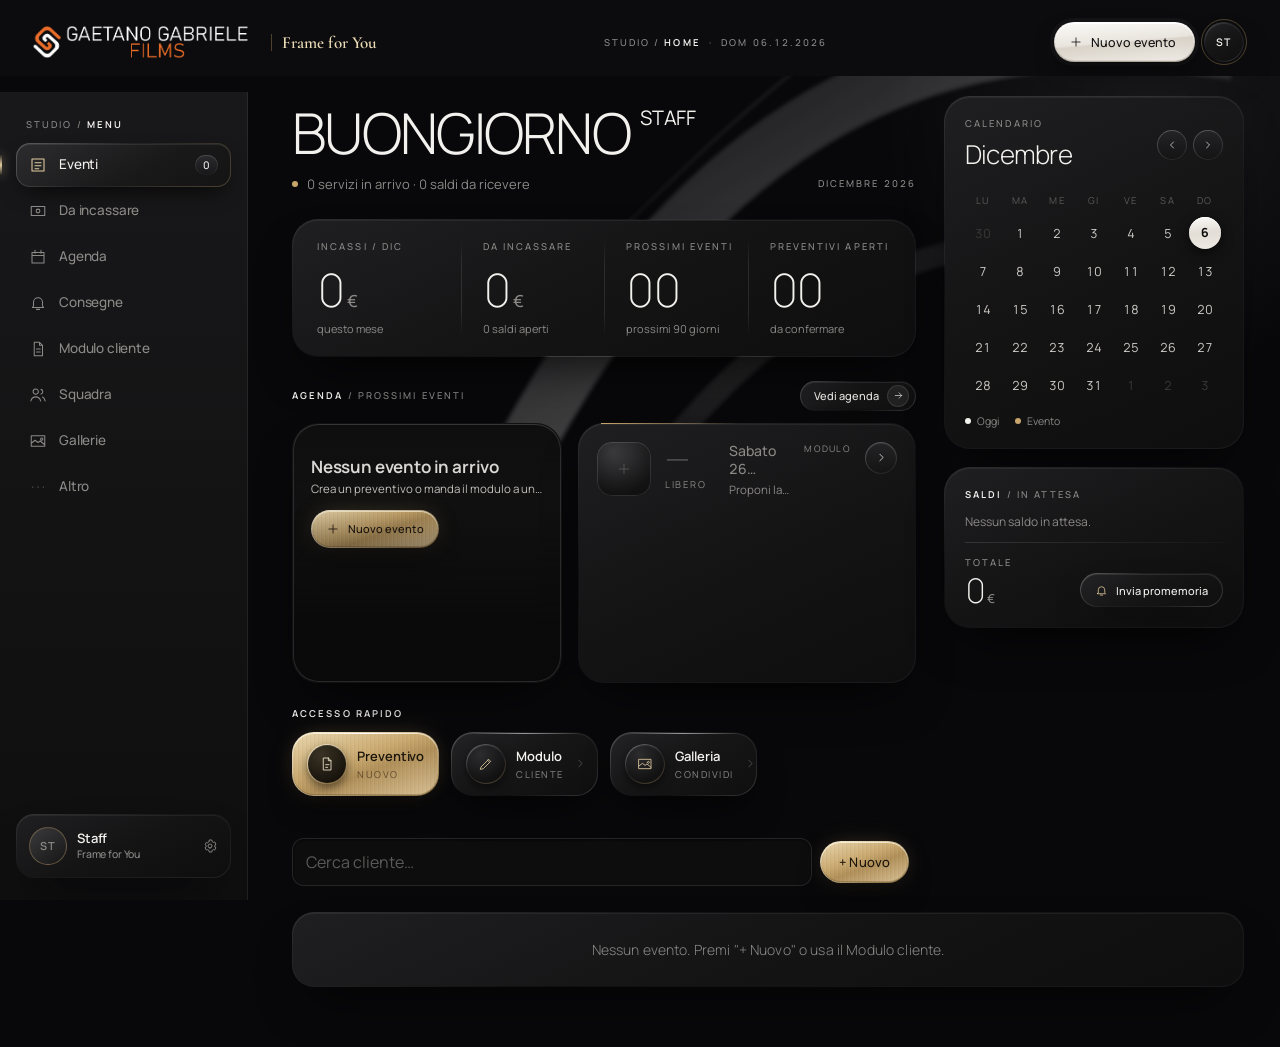
==== index.html @ 84858705 "Avvisi consegna configurabili in Impostazioni (tempi album/video e ripetizione). Cache" ====
<!doctype html>
<html lang="it"><head><meta charset="UTF-8" />
<meta name="viewport" content="width=device-width, initial-scale=1.0, viewport-fit=cover" />
<meta name="theme-color" content="#000000" /><link rel="manifest" href="./manifest.webmanifest?v=gaetano-gabriele-v20" />
<meta name="apple-mobile-web-app-title" content="G. Gabriele" /><link rel="icon" type="image/png" href="./favicon.png" /><link rel="apple-touch-icon" sizes="180x180" href="./icon-180.png" />
<meta name="apple-mobile-web-app-capable" content="yes" /><meta name="apple-mobile-web-app-status-bar-style" content="black" />
<title>Gaetano Gabriele</title>  <script type="module" crossorigin src="/assets/main-Bn08XnvR.js"></script>
  <link rel="modulepreload" crossorigin href="/assets/preventivo-wwlxHKVR.js">
  <link rel="stylesheet" crossorigin href="/assets/preventivo-C_QD0gjy.css">
  <link rel="stylesheet" crossorigin href="/assets/main-Q-q_CuCv.css">
</head>
<body><div id="root"></div></body></html>
---- assets/preventivo-C_QD0gjy.css ----
:root{--bg:#0b0b0b;--card:#161616;--line:#2a2a2a;--red:#5a5a5a;--gold:#f0f0f0;--tx:#f2efe6;--mut:#9a958a;font-family:system-ui,-apple-system,Segoe UI,Roboto,sans-serif;color:var(--tx);background:var(--bg)}*{box-sizing:border-box}body{margin:0;background:var(--bg)}.top{background:#000}.app{max-width:720px;margin:0 auto;min-height:100vh;padding-bottom:84px}.top{position:sticky;top:0;z-index:5;background:#000;border-bottom:2px solid var(--gold);padding:12px 16px}.logo{color:var(--gold);font-size:20px;letter-spacing:.5px}.logo span{color:var(--red);font-weight:700}main{padding:12px}.card{background:var(--card);border:1px solid var(--line);border-radius:14px;padding:14px;margin-bottom:12px}h3{color:var(--gold);font-size:15px;margin:6px 0 10px;text-transform:uppercase;letter-spacing:.6px}.row{display:flex;gap:8px;align-items:center;margin-bottom:12px;flex-wrap:wrap}.row input{flex:1;min-width:110px}input,select,textarea{width:100%;background:#0e0e0e;color:var(--tx);border:1px solid var(--line);border-radius:10px;padding:11px;font-size:16px}input:focus,select:focus,textarea:focus{outline:none;border-color:var(--gold)}textarea{min-height:60px;resize:vertical}.campo{display:flex;flex-direction:column;gap:4px;margin-bottom:8px}.campo span{font-size:12px;color:var(--mut)}.grid2{display:grid;grid-template-columns:1fr 1fr;gap:0 10px}.grid3{display:grid;grid-template-columns:1fr 1fr 1fr;gap:0 8px}.coppia-ora{grid-column:1/-1;display:grid;grid-template-columns:1.4fr .8fr;gap:0 10px}.grid2 .campo:last-child:nth-child(odd){grid-column:1/-1}.btn{display:inline-flex;align-items:center;justify-content:center;gap:6px;background:#222;color:var(--tx);border:1px solid #3a3a3a;border-radius:10px;padding:11px 14px;font-size:15px;cursor:pointer;text-decoration:none;font-weight:600}.btn.sm{padding:7px 10px;font-size:13px}.btn.red{background:var(--red);border-color:var(--red);color:#fff}.btn.gold{background:var(--gold);border-color:var(--gold);color:#111}.btn.wa{background:#0f3d24;border-color:#1f7a47}.btn.danger{background:transparent;color:#ff6b6b;border-color:#5a1a1a}.btn.big{width:100%;padding:16px;font-size:18px}.btn:disabled{opacity:.4}.acts{display:flex;gap:8px;flex-wrap:wrap;margin:10px 0}.acts.sticky{position:sticky;bottom:76px;background:var(--bg);padding:8px 0}.ev .evhead{display:flex;justify-content:space-between;gap:10px;cursor:pointer}.ev small{display:block;color:var(--mut);font-size:12px;margin-top:3px;text-transform:capitalize}.right{text-align:right;display:flex;flex-direction:column;align-items:flex-end;gap:4px}.gold{color:var(--gold)}.red{color:#ff4d5e}.badge{font-size:11px;font-weight:700;padding:3px 8px;border-radius:20px;text-transform:uppercase;letter-spacing:.5px}.badge.p{border:1px solid var(--gold);color:var(--gold)}.badge.c{background:var(--red);color:#fff}.esempio{display:flex;justify-content:space-between;align-items:center;background:#1e1e1e;color:var(--gold);border-radius:8px;padding:4px 4px 4px 10px;margin-bottom:8px;font-size:13px}.pacchetti{display:grid;grid-template-columns:1fr 1fr;gap:8px}.pk{border:1px solid var(--line);border-radius:12px;padding:10px;display:flex;flex-direction:column;gap:3px;cursor:pointer}.pk input{display:none}.pk.on{border-color:var(--gold);background:#1c1c1c}.pk small{color:var(--mut);font-size:11px}.check{display:flex;align-items:center;gap:10px;padding:10px 0;border-bottom:1px solid var(--line)}.check input{width:22px;height:22px;accent-color:var(--red)}.poster-qta{border-bottom:1px solid var(--line)}.poster-qta>.check{border-bottom:0}.poster-qta .qta{display:flex;align-items:center;gap:10px;padding:0 0 10px 32px;font-size:14px;color:var(--mut)}.poster-qta .qta select{width:auto;min-width:72px;padding:6px 8px}.check span{flex:1}.check em{color:var(--gold);font-style:normal;font-size:14px}.check.locked{opacity:.75}.riga{display:flex;justify-content:space-between;gap:10px;padding:7px 0;border-bottom:1px dashed var(--line);font-size:14px}.riga small{color:var(--mut)}.riga.tot{font-size:17px;border:none;color:var(--gold)}.riga.ok{color:#7bd88f}.riga.click{cursor:pointer}.x{background:none;border:none;color:#ff6b6b;font-size:14px;margin-left:6px}.hint{color:var(--mut);font-size:13px}.warn{color:#ffb347;font-size:13px}.okmsg{color:#7bd88f;margin:8px 0 0;font-size:14px}.tabs{position:fixed;bottom:0;left:0;right:0;display:flex;background:#000;border-top:2px solid var(--gold);z-index:6;padding-bottom:env(safe-area-inset-bottom)}.tabs button{flex:1;background:none;border:none;color:var(--mut);padding:8px 2px;font-size:11px;display:flex;flex-direction:column;align-items:center;gap:2px}.tabs button span{font-size:20px}.tabs button.on{color:var(--gold)}.tabs button.on span{filter:drop-shadow(0 0 4px var(--red))}.modal{position:fixed;top:0;right:0;bottom:0;left:0;background:#000;z-index:10;display:flex;flex-direction:column}.modalbar{display:flex;gap:8px;align-items:center;padding:10px;border-bottom:1px solid var(--gold)}.modalbar b{flex:1;font-size:13px;overflow:hidden;text-overflow:ellipsis;white-space:nowrap}.modal .hint{text-align:center;margin:6px}.pdfpagine{flex:1;overflow:auto;background:#111;padding:8px 8px 24px}.pdfpagine figure{margin:0 0 14px}.pdfpagine figcaption{color:var(--gold);font-size:12px;margin:0 0 4px}.pdfpagine img{width:100%;height:auto;background:#fff;display:block}.clausole ol{padding-left:18px;font-size:13px;line-height:1.5;color:#ddd}.pkedit{border-bottom:1px solid var(--line);padding-bottom:8px;margin-bottom:10px}@media (max-width:380px){.grid3{grid-template-columns:1fr 1fr}}.toast{position:fixed;left:12px;right:12px;bottom:84px;z-index:20;padding:14px;border-radius:12px;font-weight:600;max-width:696px;margin:0 auto}.toast.ok{background:#1f5d36;color:#fff}.toast.err{background:var(--red);color:#fff}.confirm{border:1px solid var(--gold);border-radius:12px;padding:12px;margin-top:10px;background:#1c1c1c}details summary{list-style:none;margin-bottom:8px}details summary::-webkit-details-marker{display:none}.logoimg{display:block;height:44px;width:auto;margin:-4px 0}.cnt{display:inline-block;min-width:22px;padding:1px 7px;border-radius:12px;background:var(--red);color:#fff;font-size:12px;text-align:center;margin-left:6px;vertical-align:middle}.cnt.ok{background:#1f7a47}.prom{display:flex;justify-content:space-between;align-items:center;gap:10px;padding:10px 0;border-bottom:1px solid var(--line)}.prom small{display:block;color:var(--mut);font-size:12px;margin-top:3px;text-transform:capitalize}.prom .right{gap:6px}.click{cursor:pointer}.badge.ok{background:#1f7a47;color:#fff}.tabs button span{position:relative}.tabbadge{position:absolute;top:-4px;right:-12px;background:var(--red);color:#fff;font-style:normal;font-size:10px;font-weight:700;border-radius:10px;padding:0 5px;line-height:16px}.calhead{display:flex;justify-content:space-between;align-items:center;gap:8px;margin-bottom:10px}.calhead b{font-size:17px;color:var(--gold)}.calhead h3{margin:0}.cal{display:grid;grid-template-columns:repeat(7,1fr);gap:4px}.dow{text-align:center;color:var(--mut);font-size:12px;padding:4px 0}.day{aspect-ratio:1;background:#0e0e0e;border:1px solid var(--line);border-radius:8px;color:var(--tx);font-size:14px;display:flex;flex-direction:column;align-items:center;justify-content:center;padding:0;cursor:pointer}.day i{font-style:normal;font-size:11px;color:var(--gold);line-height:1}.day.has{border-color:var(--gold);background:#1c1c1c}.day.clash{border-color:#ff6b6b;background:#3a1010}.day.clash i{color:#ff6b6b;font-weight:700}.day.today{outline:2px solid var(--red)}.day.sel{background:var(--gold);color:#111}.day.sel i{color:#111}.warnbox{border-color:#ff6b6b;background:#2a0f0f}.warnbox b{color:#ffb3b3}.chart{display:flex;align-items:flex-end;gap:4px;height:150px;padding:8px 0;border-bottom:1px solid var(--line)}.bar{flex:1;display:flex;flex-direction:column;align-items:center;justify-content:flex-end;height:100%}.bar span{display:block;width:100%;background:linear-gradient(var(--gold),#6e6e6e);border-radius:4px 4px 0 0;min-height:1px}.bar small{font-size:10px;color:var(--mut);margin-top:3px}.bar em{font-style:normal;font-size:9px;color:var(--tx);margin-bottom:2px}.check.cons input[type=date]{width:auto;padding:6px 8px;font-size:14px}.ok-msg{color:#7bd88f;font-weight:600;margin:8px 0 0}.tabs button{font-size:10px}.blocco{min-height:100vh;display:flex;flex-direction:column;align-items:center;justify-content:center;gap:14px;padding:24px;text-align:center;background:#000}.blocco .logoimg{height:70px;margin-bottom:10px}.blocco h2{color:var(--gold);margin:0}.blocco p{margin:0}.blocco a.btn{text-decoration:none;display:inline-block}.licavviso{background:#1e1e1e;color:var(--gold);padding:10px 16px;font-size:14px;border-bottom:1px solid var(--line)}.licavviso a{color:var(--tx);font-weight:600}.licprova{display:flex;flex-wrap:wrap;align-items:center;gap:6px;justify-content:center;text-align:center;font-size:15px}.licprova .conto{font-variant-numeric:tabular-nums;color:var(--tx);font-size:17px}.licprova a{margin-left:6px}.day u{text-decoration:none;font-size:10px;color:silver;line-height:1}.day.gimp:not(.has){border-color:#6a6a6a}.gimpegno{text-decoration:none;color:var(--tx);border-left:3px solid #9a9a9a;padding-left:8px}.gimpegno small{color:var(--mut)}.gcal .gcal-ok{margin-left:6px;font-size:11px;vertical-align:middle}.gcal select{width:100%}.gcal-ev{margin:-4px 4px 10px}.gimport ol{margin:8px 0 6px;padding-left:20px;line-height:1.5}.gimport ol li{margin:3px 0}.gimport details{margin:10px 0}.gimport summary{cursor:pointer;padding:4px 0}.gimport .btn.danger{margin-top:4px}.listino-tipi{display:flex;flex-wrap:wrap;gap:6px;margin:8px 0 10px}.listino-titolo{margin:6px 0}.pk-extra{margin-top:6px}.pk-flag{display:flex;flex-wrap:wrap;gap:14px;margin:4px 0}.promo-edit{border:1px dashed rgba(200,160,80,.5);border-radius:10px;padding:8px 10px;margin-top:6px}.promo-edit.on{border-style:solid;background:#c8a05014}.promo-stato{font-size:.8em;padding:1px 8px;border-radius:9px;background:#7f7f7f33;margin-left:6px}.promo-stato.on{background:#2e7d32;color:#fff}.grid3{display:grid;grid-template-columns:repeat(auto-fit,minmax(140px,1fr));gap:8px}.prezzo-vecchio{opacity:.6;font-weight:400;margin-right:4px}.promo-tag,.promo-firmato{display:block;font-style:normal;font-size:.75em;font-weight:600;color:#c0392b}.promo-firmato{color:inherit;opacity:.7;font-weight:400}.firmapad{position:fixed;top:0;right:0;bottom:0;left:0;z-index:30;background:#000;display:flex;flex-direction:column;gap:8px;padding:max(10px,env(safe-area-inset-top)) max(10px,env(safe-area-inset-right)) max(10px,env(safe-area-inset-bottom)) max(10px,env(safe-area-inset-left));overscroll-behavior:none;touch-action:none;user-select:none;-webkit-user-select:none}.firmabar{display:flex;align-items:center;gap:10px;border-bottom:1px solid var(--gold);padding-bottom:8px}.firmabar div{flex:1;display:flex;flex-direction:column}.firmabar b{color:var(--gold);text-transform:uppercase;letter-spacing:.6px;font-size:14px}.firmabar small{font-size:17px;font-weight:700}.firmaarea{flex:1;position:relative;background:#fff;border-radius:12px;min-height:140px;overflow:hidden}.firmaarea canvas{position:absolute;top:0;right:0;bottom:0;left:0;width:100%;height:100%;display:block;touch-action:none;cursor:crosshair;z-index:2}.firmalinea{position:absolute;left:6%;right:6%;bottom:24%;border-bottom:1.5px dashed #b9b2a0;z-index:1}.firmalinea span{position:absolute;left:0;bottom:4px;color:#b9b2a0;font-size:18px}.firmaph{position:absolute;top:0;right:0;bottom:0;left:0;margin:0;display:flex;align-items:center;justify-content:center;color:#c9c2b0;font-size:22px;z-index:1;pointer-events:none}.firmalegale{margin:0;font-size:13px;color:var(--tx);text-align:center}.firmaacts{display:flex;gap:10px}.firmaacts .btn{flex:1;padding:14px}@media (orientation:landscape) and (max-height:520px){.firmapad{gap:5px}.firmabar{padding-bottom:4px}.firmabar small{font-size:15px}.firmaacts .btn{padding:9px}.firmalegale{font-size:12px}}.firmaimg{background:#fff;border-radius:10px;padding:8px;display:flex;justify-content:center;margin-bottom:8px}.firmaimg img{max-width:100%;max-height:110px}.badge.firm{background:#1f7a47;color:#fff}.pk-album{border:1px solid var(--line);border-radius:12px;padding:10px 12px;margin:10px 0;background:#ffffff08}.pk-album.on{border-color:var(--gold);background:#c9a22714}.sw-riga{display:flex;align-items:center;justify-content:space-between;gap:12px;cursor:pointer;min-height:44px}.sw-riga span{display:flex;flex-direction:column;gap:2px}.sw-riga b{font-size:16px}.sw-riga small{color:var(--mut);font-size:13px}.sw-riga input{-moz-appearance:none;appearance:none;-webkit-appearance:none;flex:none;width:52px;height:30px;border-radius:15px;background:#3a3a3a;border:1px solid #666;position:relative;margin:0;cursor:pointer;transition:background .15s}.sw-riga input:after{content:"";position:absolute;top:3px;left:3px;width:24px;height:24px;border-radius:50%;background:#fff;transition:left .15s}.sw-riga input:checked{background:var(--gold)}.sw-riga input:checked:after{left:25px}.pk-album .grid2{margin-top:8px}select{-webkit-appearance:none;-moz-appearance:none;appearance:none;background-image:url("data:image/svg+xml,%3Csvg xmlns='http://www.w3.org/2000/svg' width='12' height='8'%3E%3Cpath d='M1 1l5 5 5-5' fill='none' stroke='%239a958a' stroke-width='2'/%3E%3C/svg%3E");background-repeat:no-repeat;background-position:right 12px center;padding-right:34px}.prezzi-pag{display:flex;flex-direction:column;gap:12px}.prezzi-pk{display:flex;flex-direction:column;gap:12px;min-width:0}.extra-card{min-width:0}.tipi-chips{display:flex;gap:8px;overflow-x:auto;-webkit-overflow-scrolling:touch;scrollbar-width:none;margin:0 -16px;padding:2px 16px 6px;scroll-snap-type:x proximity}.tipi-chips::-webkit-scrollbar{display:none}.chip{flex:none;min-height:44px;padding:0 16px;border-radius:22px;border:1px solid var(--line);background:var(--card);color:var(--tx);font-size:15px;white-space:nowrap;cursor:pointer;scroll-snap-align:start}.chip.on{background:var(--gold);border-color:var(--gold);color:#000;font-weight:700}.chips{display:flex;flex-wrap:wrap;gap:8px;margin-top:8px}.pk-titolo{margin:4px 0 0;font-size:14px;letter-spacing:.5px;text-transform:uppercase;color:var(--mut)}.pk-lista{display:flex;flex-direction:column;gap:10px}.pk-card{background:var(--card);border:1px solid var(--line);border-radius:14px;overflow:hidden}.pk-card.aperta{border-color:var(--gold)}.pk-testa{all:unset;box-sizing:border-box;width:100%;display:flex;align-items:center;gap:12px;padding:14px;min-height:64px;cursor:pointer}.pk-nome{flex:1;min-width:0;display:flex;flex-direction:column;gap:3px}.pk-nome b{font-size:17px}.pk-nome small{color:var(--mut);font-size:13px;white-space:nowrap;overflow:hidden;text-overflow:ellipsis}.pk-prezzo{display:flex;flex-direction:column;align-items:flex-end;gap:2px;flex:none}.pk-prezzo b{font-size:17px;color:var(--gold)}.pk-prezzo s{color:var(--mut);font-size:13px}.pk-prezzo b.promo{color:#7bd88f}.pk-prezzo small{font-size:12px;color:var(--mut)}.chev{flex:none;color:var(--mut);font-size:16px;width:16px;text-align:center}.pk-corpo{padding:12px 14px 14px;display:flex;flex-direction:column;gap:10px;border-top:1px solid var(--line)}.pk-piano{display:flex;flex-direction:column;gap:8px}.pk-rate-riga{display:flex;flex-direction:column;gap:4px;padding-bottom:8px;border-bottom:1px dashed var(--line)}.pk-servizi b{font-size:14px}.pk-fondo{display:flex;justify-content:flex-end}.promo-edit{border:1px solid var(--line);border-radius:12px;padding:0 12px}.promo-edit.on{border-color:#7bd88f}.promo-testa{all:unset;box-sizing:border-box;width:100%;display:flex;align-items:center;gap:10px;min-height:48px;cursor:pointer}.promo-testa b{flex:1}.promo-stato.no{color:var(--mut);font-size:13px}.promo-edit .grid3{padding-bottom:10px}.nuovo-pk{min-height:50px;border-style:dashed;width:100%}.extra-card h4{margin:14px 0 4px;font-size:13px;color:var(--mut);text-transform:uppercase;letter-spacing:.5px}.extra-riga{display:flex;align-items:flex-start;justify-content:space-between;gap:8px 12px;min-height:52px;border-bottom:1px solid var(--line);flex-wrap:wrap}.compreso{display:flex;align-items:flex-start;gap:6px;font-size:13px;color:var(--mut);line-height:1.25;flex:1 1 100%;max-width:100%;justify-content:flex-end}.compreso span{white-space:normal}.compreso.on{color:#e7c27a}.compreso input{width:16px;height:16px;margin-top:1px;accent-color:#e7c27a;flex:none}.compreso-box{flex:0 1 auto;max-width:100%;align-self:center}.compreso-box.aperta{flex:1 1 100%;align-self:stretch}.compreso-testa{display:inline-flex;align-items:center;gap:8px;max-width:100%;min-height:36px;padding:0 10px;border-radius:10px;border:1px solid var(--line);background:transparent;color:var(--mut);font-size:13px;text-align:left}.compreso-box.aperta .compreso-testa{display:flex;width:100%}.compreso-box.on .compreso-testa{border-color:#e7c27a;color:#e7c27a}.compreso-testa .segno{width:16px;height:16px;border:1.5px solid currentColor;border-radius:4px;display:inline-flex;align-items:center;justify-content:center;font-size:11px;line-height:1;flex:none}.compreso-box.on .segno{background:#e7c27a;color:#111;border-color:#e7c27a}.compreso-testa span{white-space:normal;line-height:1.2}.compreso-testa i{margin-left:auto;font-style:normal;flex:none}.compreso-lista{display:flex;flex-direction:column;gap:2px;width:100%;margin-top:6px;padding:4px 8px;border:1px solid var(--line);border-radius:10px}.compreso-voce{display:flex;align-items:flex-start;gap:8px;min-height:40px;padding:8px 2px;font-size:14px}.compreso-voce input{width:18px;height:18px;margin-top:1px;accent-color:#e7c27a;flex:none}.compreso-voce span{white-space:normal;line-height:1.25}.compreso-voce.on{color:#e7c27a}.pk-corpo .compreso{grid-column:1/-1;justify-content:flex-start}.extra-gruppo .extra-riga:last-child{border-bottom:0}.extra-riga>span:first-child{flex:1;font-size:15px}.extra-val{display:flex;align-items:center;gap:6px;flex:1 1 180px;flex-wrap:wrap;justify-content:flex-end;max-width:100%}.extra-val i{font-style:normal;color:var(--mut)}.extra-val input{width:96px;text-align:right;padding:10px}.extra-custom{display:flex;align-items:center;gap:8px;min-height:48px;border-top:1px dashed var(--line);padding:6px 0;flex-wrap:wrap}.extra-custom>input{flex:1;min-width:0}.extra-custom>textarea{flex:1 1 100%;min-height:72px;background:#111;color:var(--tx);border:1px solid #3a3a3a;border-radius:8px;padding:8px}.extra-nuovo{display:flex;flex-wrap:wrap;gap:8px;align-items:center;margin-top:12px}.extra-nuovo>input,.extra-nuovo>select{flex:1 1 140px;min-width:0}@media (max-width:560px){.extra-card h4{margin:8px 0 0}.extra-riga{display:grid;grid-template-columns:minmax(0,1fr) auto;gap:4px 8px;min-height:0;padding:6px 0;align-items:center}.extra-val{flex:none;justify-content:flex-end}.extra-val input{width:74px;padding:7px 8px}.compreso-box{grid-column:1 / -1;align-self:start;justify-self:start}.compreso-box.aperta{justify-self:stretch}.compreso-testa{min-height:32px;padding:0 8px;width:auto}.compreso-box.aperta .compreso-testa{width:100%}.compreso-voce{min-height:0;padding:4px 2px}.extra-custom{display:grid;grid-template-columns:minmax(0,1fr) auto;gap:6px;min-height:0;padding:6px 0;align-items:center}.extra-custom>input{grid-column:1 / -1}.extra-custom>.btn{justify-self:end}.extra-custom .compreso-box{grid-column:1 / -1}.extra-nuovo{gap:6px;margin-top:8px}}.info-btn{all:unset;cursor:pointer;color:var(--mut);padding:0 6px;font-size:16px}.info-txt{margin:4px 0}.sez-titolo{margin:18px 2px 6px;font-size:15px}.btn.ghost{background:transparent;border:1px solid var(--line);color:var(--mut);align-self:center}.sw-riga input:checked{background:#2e9d5b;border-color:#2e9d5b}.extra-val input::-webkit-outer-spin-button,.extra-val input::-webkit-inner-spin-button,.pk-corpo input::-webkit-outer-spin-button,.pk-corpo input::-webkit-inner-spin-button{-webkit-appearance:none;margin:0}.extra-val input,.pk-corpo input[type=number]{-moz-appearance:textfield;-webkit-appearance:textfield;appearance:textfield}.v-impagina>.imp-pagina{grid-column:1/-1}.imp-pagina label.hint input,.imp-pagina label.hint select,.imp-pagina .imp-cerca{display:block;width:100%;margin:6px 0;background:#111;color:var(--tx);border:1px solid #3a3a3a;border-radius:8px;padding:8px;box-sizing:border-box}.imp-editor{display:flex;gap:16px;align-items:flex-start}.imp-lavoro{flex:1;min-width:0;display:flex;justify-content:center;align-items:flex-start}.imp-pannello{width:340px;flex:0 0 340px;position:sticky;top:8px;max-height:calc(100dvh - 24px);overflow:auto}.imp-editor .imp-stage{overflow:hidden;background:transparent;border:0}@media (max-width:860px){.imp-editor{flex-direction:column}.imp-pannello{width:auto;flex:1 1 auto;position:static;max-height:none}}.imp-tools{display:flex;flex-wrap:wrap;gap:8px;margin:10px 0}.imp-sfoglia{position:relative}.imp-stage{width:100%;overflow:auto;border-radius:12px;background:#1a1a1a;border:1px solid #3a3a3a;touch-action:none}.imp-safe{position:absolute;border:3px dashed #c6a15b;pointer-events:none;z-index:40;box-sizing:border-box}.imp-num{position:absolute;left:0;right:0;bottom:2%;text-align:center;z-index:41;pointer-events:none;color:#111}.imp-colore{display:flex;align-items:center;gap:6px}.imp-tono{width:28px;height:28px;border-radius:50%;border:1px solid #666;padding:0}.imp-freccia{position:absolute;top:50%;transform:translateY(-50%);z-index:6;width:44px;height:72px;border:0;border-radius:12px;background:#0000008c;color:#fff;font-size:32px;line-height:1;cursor:pointer}.imp-freccia.sx{left:8px}.imp-freccia.dx{right:8px}.imp-freccia:disabled{opacity:.28}.imp-dissolvi{animation:impFade .55s ease}@keyframes impFade{0%{opacity:0}to{opacity:1}}.imp-tela{transform-origin:top left;position:relative}.imp-sfondo{position:absolute;top:0;right:0;bottom:0;left:0;width:100%;height:100%;object-fit:cover;pointer-events:none;z-index:0}.imp-el{position:absolute;box-sizing:border-box;overflow:hidden;cursor:grab;background:#f3f3f3}.imp-el.on{outline:4px solid #c6a15b;outline-offset:-4px}.imp-el img{position:absolute;pointer-events:none;max-width:none}.imp-vuota,.imp-testo{display:flex;align-items:center;justify-content:center;width:100%;height:100%;color:#666}.imp-testo{white-space:nowrap}.imp-resize{position:absolute;right:0;bottom:0;width:28px;height:28px;background:#c6a15b;cursor:nwse-resize;z-index:5}.imp-scheda{margin-top:10px}.imp-griglia{display:grid;grid-template-columns:repeat(auto-fill,minmax(150px,1fr));gap:10px}.imp-card{padding:8px;text-align:left}.imp-card.sel{outline:2px solid var(--gold)}.imp-mini-btn{background:transparent;color:inherit;border:0;width:100%;cursor:pointer;text-align:left}.imp-mini-box{height:120px;display:flex;align-items:center;justify-content:center;background:#111;border-radius:8px;overflow:hidden}.imp-mini{position:relative;max-height:110px;max-width:100%}.imp-mini i,.imp-mini em{position:absolute;overflow:hidden}.imp-mini i img{width:100%;height:100%;object-fit:cover;display:block}.imp-mini em{font-size:7px;line-height:1}.imp-voce{display:flex;flex-direction:column;align-items:flex-start;width:100%;margin-top:8px;cursor:pointer;color:inherit}.imp-voce small,.imp-card small{color:var(--mut);display:block}.st{position:fixed;top:0;right:0;bottom:0;left:0;z-index:900;display:grid;background:#2a2a2a;color:#eee;font-size:13px;grid-template-columns:210px minmax(0,1fr) 172px;grid-template-rows:auto auto minmax(0,1fr) auto;grid-template-areas:"top top top" "ctx ctx ctx" "sx tela dx" "giu giu giu";padding:env(safe-area-inset-top) env(safe-area-inset-right) 0 env(safe-area-inset-left);user-select:none;-webkit-user-select:none}.st button{font:inherit}.st-b{background:#474747;color:#f0f0f0;border:1px solid #5c5c5c;border-radius:6px;padding:6px 10px;min-height:32px;cursor:pointer;white-space:nowrap;line-height:1.1}.st-b:hover:not(:disabled){background:#555}.st-b:disabled{opacity:.4;cursor:default}.st-b.on{background:#d9d9d9;color:#111;border-color:#d9d9d9}.st-b.gold{background:#e8e8e8;color:#111;border-color:#e8e8e8;font-weight:600}.st-b.danger,.st-tendina .danger{color:#ff8a80}.st-top{grid-area:top;display:flex;align-items:center;gap:8px;padding:8px 10px;background:#1d1d1d;border-bottom:1px solid #111;flex-wrap:wrap}.st-titolo{display:flex;flex-direction:column;min-width:0;max-width:340px;margin:0 6px}.st-titolo b{white-space:nowrap;overflow:hidden;text-overflow:ellipsis}.st-titolo small{color:#a8a8a8;font-size:11px;white-space:nowrap;overflow:hidden;text-overflow:ellipsis}.st-gruppo{display:flex;gap:2px}.st-gruppo .st-b{border-radius:0}.st-gruppo .st-b:first-child{border-radius:6px 0 0 6px}.st-gruppo .st-b:last-child{border-radius:0 6px 6px 0}.st-zoom{min-width:56px}.st-spazio{flex:1}.st-occ{color:#ddd;font-size:12px;max-width:260px;overflow:hidden;text-overflow:ellipsis;white-space:nowrap}.st-menu{position:relative}.st-tendina{position:absolute;top:calc(100% + 4px);left:0;min-width:250px;background:#303030;border:1px solid #555;border-radius:8px;box-shadow:0 12px 30px #00000080;padding:6px;z-index:20;display:flex;flex-direction:column;gap:2px}.st-menu.dx .st-tendina{left:auto;right:0}.st-tendina button,.st-tendina a{background:transparent;border:0;color:#eee;text-align:left;padding:9px 10px;border-radius:6px;cursor:pointer;font-size:13px;word-break:break-all}.st-tendina button:hover:not(:disabled){background:#454545}.st-tendina button:disabled{opacity:.4}.st-tendina label{display:flex;flex-direction:column;gap:4px;padding:6px 10px;color:#bbb;font-size:12px}.st-tendina input{background:#1b1b1b;color:#eee;border:1px solid #555;border-radius:6px;padding:7px}.st-ctx{grid-area:ctx;display:flex;align-items:center;gap:6px;padding:6px 10px;background:#353535;border-bottom:1px solid #1e1e1e;overflow-x:auto;scrollbar-width:thin;min-height:46px}.st-ctx>*{flex:none}.st-tit{color:#fff;margin-right:4px}.st-mut{color:#a5a5a5;font-size:12px}.st-sep{width:1px;height:24px;background:#555;margin:0 4px}.st-seg{display:inline-flex;background:#232323;border:1px solid #4e4e4e;border-radius:7px;padding:2px;gap:2px}.st-seg button{background:transparent;border:0;color:#cfcfcf;padding:5px 9px;border-radius:5px;cursor:pointer;white-space:nowrap;min-height:28px}.st-seg button.on{background:#d9d9d9;color:#111}.st-largo{display:flex;width:100%}.st-largo button{flex:1;padding:5px 2px}.st-colore{display:inline-flex;width:30px;height:30px;border-radius:50%;overflow:hidden;border:1px solid #777;cursor:pointer}.st-colore input{width:44px;height:44px;margin:-7px;border:0;padding:0;background:none;cursor:pointer}.st-range{display:inline-flex;align-items:center;gap:6px;color:#ccc;font-size:12px}.st-range input{width:110px}.st-testo{background:#1b1b1b;color:#eee;border:1px solid #555;border-radius:6px;padding:6px 8px;width:200px}.st-sel{background:#1b1b1b;color:#eee;border:1px solid #555;border-radius:6px;padding:6px;max-width:100%}.st-pan{background:#383838;display:flex;flex-direction:column;min-height:0;overflow:hidden}.st-riga{display:flex;align-items:center;gap:8px;padding:7px 8px;flex-wrap:wrap}.st-riga>b{font-size:12px;text-transform:uppercase;letter-spacing:.06em;color:#ddd}.st-modelli{grid-area:sx;border-right:1px solid #1e1e1e;gap:6px;padding-bottom:6px}.st-modelli>.st-seg,.st-modelli>.st-chips,.st-modelli>.st-sel{margin:0 8px}.st-chips{display:flex;flex-wrap:wrap;gap:3px;align-items:center}.st-chips button{background:#2a2a2a;border:1px solid #4e4e4e;color:#ddd;border-radius:5px;min-width:28px;height:26px;padding:0 6px;cursor:pointer}.st-chips button.on{background:#d9d9d9;color:#111}.st-griglia{overflow-y:auto;display:grid;grid-template-columns:repeat(auto-fill,minmax(84px,1fr));gap:8px;padding:4px 8px 10px;align-content:start;flex:1;min-height:0}.st-lay{background:#2d2d2d;border:1px solid #474747;border-radius:6px;padding:6px 4px 4px;display:flex;flex-direction:column;align-items:center;gap:4px;cursor:pointer;color:#bbb}.st-lay:hover{border-color:#bbb}.st-lay small{font-size:10px;line-height:1.1;max-width:100%;overflow:hidden;text-overflow:ellipsis;white-space:nowrap}.st-fogli{grid-area:dx;border-left:1px solid #1e1e1e}.st-icone{display:flex;gap:3px;padding:0 8px 6px}.st-icone .st-b{padding:4px 0;flex:1;min-height:28px}.st-lista{overflow-y:auto;flex:1;min-height:0;padding:2px 8px 10px;display:flex;flex-direction:column;gap:8px}.st-foglio{background:transparent;border:2px solid transparent;border-radius:6px;padding:4px;display:flex;flex-direction:column;align-items:center;gap:3px;cursor:pointer;color:#ccc}.st-foglio.on{border-color:#3d8bfd;background:#2f3b4d}.st-foglio small{font-size:10.5px}.st-centro{grid-area:tela;position:relative;display:flex;flex-direction:column;min-width:0;min-height:0;background:#4b4b4b}.st-lavoro{flex:1;min-height:0;overflow:auto;display:grid;place-items:center;padding:12px;touch-action:pan-x pan-y}.st-stage{position:relative;overflow:hidden;box-shadow:0 6px 24px #00000073;flex:none;touch-action:none}.st-stage .imp-tela{position:absolute;left:0;top:0}.st-sotto{display:flex;align-items:center;justify-content:center;gap:10px;padding:5px;background:#3c3c3c;border-top:1px solid #2a2a2a;font-size:12px;color:#ccc}.st-sotto .st-b{min-height:28px;padding:2px 14px;font-size:18px}.st-toast{position:absolute;left:50%;bottom:48px;transform:translate(-50%);background:#141414f0;color:#eee;padding:9px 14px;border-radius:8px;max-width:min(560px,90%);font-size:13px;z-index:30;margin:0;box-shadow:0 6px 20px #00000080;pointer-events:none}.st-toast.err{color:#ffb4a8;border:1px solid #8a2b22}.st-fondo{position:absolute;overflow:hidden;z-index:0}.st-fondo img{position:absolute;top:0;right:0;bottom:0;left:0;width:100%;height:100%;object-fit:cover;pointer-events:none}.st-deco{background:transparent}.st-vuota{position:absolute;top:0;right:0;bottom:0;left:0;display:flex;align-items:center;justify-content:center;color:#8a8a8a;font-weight:300}.st-resize{position:absolute;right:0;bottom:0;background:#3d8bfd;cursor:nwse-resize;z-index:5}.st .imp-el.on{outline:none}.st .imp-el.on:after{content:"";position:absolute;top:0;right:0;bottom:0;left:0;border:calc(2.5px / var(--k,1)) solid #3d8bfd;pointer-events:none}.st-modelli.largo .st-griglia{grid-template-columns:1fr}.st-num{position:absolute;text-align:center;z-index:301;pointer-events:none;font-family:Georgia,serif}.st-abb{position:absolute;background:#dc282838;pointer-events:none;z-index:400}.st-taglio{position:absolute;border:1px dashed rgba(220,30,30,.9);pointer-events:none;z-index:401;box-sizing:border-box}.st-sicuro{position:absolute;border:1px dashed rgba(40,140,255,.75);pointer-events:none;z-index:401;box-sizing:border-box}.st-piega{position:absolute;background:#0000008c;pointer-events:none;z-index:402;box-shadow:0 0 0 1px #ffffff59}.st-dorso{position:absolute;background:repeating-linear-gradient(90deg,#ffaa0024 0,#ffaa0024 6px,#ffaa000f 6px,#ffaa000f 12px);pointer-events:none;z-index:399}.st-etich{position:absolute;text-align:center;color:#c82828d9;font-weight:600;pointer-events:none;z-index:403;font-family:system-ui,sans-serif;letter-spacing:.08em;text-transform:uppercase}.st-mini-bg{position:absolute;top:0;right:0;bottom:0;left:0;width:100%;height:100%;object-fit:cover}.st-mini-fondo{position:absolute;overflow:hidden}.st-mini-fondo img{position:absolute;top:0;right:0;bottom:0;left:0;width:100%;height:100%;object-fit:cover}.imp-mini u{position:absolute;top:0;bottom:0;width:1px;background:#00000059;text-decoration:none}.st-tabs{display:none}.st-foto{grid-area:giu;border-top:1px solid #1e1e1e;background:#333}.st-foto .st-riga{padding:6px 10px;border-bottom:1px solid #2a2a2a}.st-guida{margin:4px 10px 0}.st-strip{display:flex;gap:10px;overflow-x:auto;padding:8px 10px 12px;min-height:100px;align-items:center;scrollbar-width:thin;touch-action:pan-x}.st-th{position:relative;flex:none;height:84px;min-width:56px;padding:0;border:2px solid transparent;border-radius:4px;background:#222;cursor:grab;touch-action:pan-x;-webkit-touch-callout:none}.st-th img{height:80px;width:auto;max-width:130px;display:block;border-radius:2px;pointer-events:none}.st-th>span{display:block;width:60px;height:80px;background:#444}.st-th.sel{border-color:#3d8bfd}.st-th.usata img{opacity:.72}.st-th em{position:absolute;right:-5px;bottom:-5px;background:#2fb344;color:#fff;font-style:normal;font-size:10px;font-weight:700;min-width:18px;height:18px;border-radius:9px;display:grid;place-items:center;border:2px solid #333}.st-fantasma{position:fixed;width:90px;height:auto;transform:translate(-50%,-60%);opacity:.85;pointer-events:none;z-index:1000;box-shadow:0 8px 24px #0009;border:2px solid #fff}.st-anteprima{position:fixed;top:0;right:0;bottom:0;left:0;z-index:950;background:#0a0a0af5;display:flex;flex-direction:column}.st-ante-barra{display:flex;justify-content:space-between;align-items:center;padding:10px 14px;color:#ddd}.st-ante-libro{flex:1;display:flex;align-items:center;justify-content:center;gap:10px;min-height:0}.st-ante-foglio{box-shadow:0 20px 60px #000000b3}.st-freccia{font-size:26px;min-height:64px;padding:0 12px}@media (max-width:900px){.st{grid-template-columns:1fr;grid-template-rows:auto auto minmax(38vh,1fr) auto minmax(0,auto);grid-template-areas:"top" "ctx" "tela" "tabs" "pan";font-size:13px}.st-top{gap:5px;padding:6px;flex-wrap:nowrap;overflow-x:auto;scrollbar-width:none}.st-titolo{max-width:46vw;flex:0 0 auto}.st-titolo small{font-size:10px}.st-top .st-spazio{display:none}.st-foto .st-riga{flex-wrap:nowrap;overflow-x:auto;scrollbar-width:none}.st-foto .st-riga>*{flex:none}.st-toast{bottom:44px;font-size:12px;padding:6px 10px}.st-lbl{display:none}.st-tabs{grid-area:tabs;display:flex;background:#1d1d1d;border-top:1px solid #111}.st-tabs button{flex:1;background:transparent;border:0;color:#aaa;padding:10px 0;font-size:13px;border-bottom:2px solid transparent}.st-tabs button.on{color:#fff;border-bottom-color:#3d8bfd}.st-pan{grid-area:pan;display:none;max-height:36vh;border:0}.st-pan.on{display:flex}.st-foto{max-height:none}.st-lista{flex-direction:row;overflow-x:auto;overflow-y:hidden}.st-foglio{flex:none}.st-griglia{grid-template-columns:repeat(auto-fill,minmax(92px,1fr))}.st-menu .st-tendina{position:fixed;left:8px;right:8px;top:auto;bottom:calc(8px + env(safe-area-inset-bottom));max-height:70vh;overflow:auto}.st-menu.dx .st-tendina{left:8px;right:8px}.st-b{min-height:36px}.st-foto,.st-pan.st-modelli,.st-pan.st-fogli{padding-bottom:env(safe-area-inset-bottom)}}.imp-mio{display:inline-flex;align-items:center;gap:6px;background:#1c1c1c;border:1px solid #3a3a3a;border-radius:14px;padding:3px 4px 3px 10px;font-size:13px}.imp-mio button{background:transparent;border:0;color:var(--mut);cursor:pointer}.st-giro{position:absolute;overflow:visible;pointer-events:none}.st-giro img{position:absolute;max-width:none;pointer-events:none}.st .imp-el.meta:after{content:"";position:absolute;top:0;right:0;bottom:0;left:0;border:calc(4px / var(--k,1)) solid #2fb344;background:#2fb3442e;pointer-events:none}.st .imp-el.via{opacity:.45}.st-aiuto{position:absolute;background:#ff2fb3;pointer-events:none;z-index:420}.st-presa{position:absolute;left:0;top:0;background:#3d8bfd;color:#fff;cursor:move;z-index:6;display:grid;place-items:center;font-style:normal;line-height:1}.st-foglio.preso{opacity:.4}.st-foglio.prima{box-shadow:0 -4px #3d8bfd}.st-foglio.dopo{box-shadow:0 4px #3d8bfd}.st-foglio{touch-action:pan-y;-webkit-touch-callout:none}.st-num-in{width:42px;background:#1b1b1b;color:#eee;border:1px solid #555;border-radius:5px;padding:4px;text-align:right}.st-range output{min-width:38px;color:#ddd;font-variant-numeric:tabular-nums}@media (max-width:900px){.st-foglio.prima{box-shadow:-4px 0 #3d8bfd}.st-foglio.dopo{box-shadow:4px 0 #3d8bfd}.st-foglio{touch-action:pan-x}}.st-foglio img,.st-foglio *{-webkit-user-drag:none;user-select:none;-webkit-user-select:none}@media (min-width:900px){.st-ctx{flex-wrap:wrap;overflow-x:visible;row-gap:4px}}.st-primo{background:#3d8bfd!important;border-color:#3d8bfd!important;color:#fff!important;font-weight:600}.st-chip{background:#474747;color:#f0f0f0;border:1px solid #5c5c5c;border-radius:14px;padding:4px 10px;cursor:pointer;font-size:12px}.st-chip:hover{background:#5a5a5a}.st-controllo{align-items:center;justify-content:center;background:#0a0a0ab3}.st-dialogo{background:#2e2e2e;color:#eee;border:1px solid #555;border-radius:10px;padding:16px 18px;max-width:min(560px,94vw);display:flex;flex-direction:column;gap:12px;box-shadow:0 12px 40px #0009}.st-dialogo>b{font-size:16px}.st-ctl{display:flex;flex-direction:column;gap:6px}.st-ctl small{color:#aaa}.st-dialogo-bottoni{display:flex;flex-wrap:wrap;gap:8px;justify-content:flex-end}.sp{position:fixed;top:0;right:0;bottom:0;left:0;z-index:940;background:#3a3a3a;color:#eee;display:flex;flex-direction:column;font-size:13px}.sp>*{flex:none}.sp>.sp-centro{flex:1 1 0;min-height:0}.sp-centro>*{flex:none}.sp input.st-num-in{width:56px}.sp>.sp-storia{flex:0 0 34vh;min-height:150px}.sp select,.sp input{width:auto;margin:0}.sp-top{display:flex;align-items:center;gap:8px;padding:8px 12px;background:#2b2b2b;border-bottom:1px solid #1e1e1e}.sp-tit{font-size:15px}.sp-info{color:#bbb}.sp-opz{display:flex;flex-wrap:wrap;align-items:center;gap:6px 8px;padding:6px 12px;background:#353535;border-bottom:1px solid #1e1e1e}.sp-l{color:#bbb;font-size:12px;display:inline-flex;align-items:center;gap:6px}.sp-nota{margin:4px 12px;color:#e8c46a;font-size:12px}.sp-fogli{display:flex;gap:8px;overflow-x:auto;padding:8px 12px;background:#555;scrollbar-width:thin}.sp-f{flex:none;background:transparent;border:2px solid transparent;border-radius:4px;padding:2px;cursor:pointer;display:flex;flex-direction:column;align-items:center;gap:2px;color:#ddd}.sp-f.on{border-color:#3d8bfd;background:#2d2d2d}.sp-f.nuovo{margin-left:10px;box-shadow:-6px 0 0 -4px #e8c46a}.sp-f small{font-size:10px}.sp-centro{display:flex;flex-direction:column;align-items:center;justify-content:center;gap:8px;padding:8px;background:#9a9a9a;min-height:0;overflow:hidden}.sp-alt{display:flex;gap:6px;align-items:center;overflow-x:auto;max-width:100%;padding:4px;scrollbar-width:thin}.sp-alt .sp-l{color:#222;font-weight:600;white-space:nowrap}.sp-a{flex:none;background:#fff;border:2px solid transparent;border-radius:3px;padding:1px;cursor:pointer}.sp-a.on{border-color:#3d8bfd}.sp-giostra{display:flex;align-items:center;gap:22px;justify-content:center}.sp-lato{background:transparent;border:0;cursor:pointer;opacity:.85;padding:0}.sp-lato:disabled{opacity:.25;cursor:default}.sp-grande{box-shadow:0 6px 24px #00000059}.sp-nav{display:flex;align-items:center;gap:10px;color:#111}.sp-storia{overflow:auto;background:#2b2b2b;padding:8px 12px;display:flex;flex-direction:column;gap:8px}.sp-cap{background:#333;border:1px solid #444;border-radius:8px;padding:6px 8px}.sp-cap-testa{display:flex;align-items:center;gap:8px;margin-bottom:4px}.sp-cap-testa input{background:#222;border:1px solid #555;color:#eee;border-radius:5px;padding:3px 6px;min-width:0;flex:0 1 280px;font-weight:600}.sp-cap-testa small{color:#aaa}.sp-cap-foto{display:flex;flex-wrap:wrap;gap:4px 0;align-items:center}.sp-pz{display:inline-flex;align-items:center}.sp-taglio{width:16px;height:46px;background:transparent;border:0;color:transparent;cursor:pointer;padding:0;font-size:12px}.sp-taglio:hover,.sp-taglio:focus-visible{color:#e8c46a;background:#444}.sp-th{position:relative;width:62px;height:62px;background:#222;border:2px solid transparent;border-radius:4px;padding:0;overflow:hidden;cursor:pointer}.sp-th img{width:100%;height:100%;object-fit:cover;display:block}.sp-th i{display:block;width:100%;height:100%;background:#444}.sp-th small{position:absolute;left:0;right:0;bottom:0;background:#0009;color:#fff;font-size:9px;text-align:center}.sp-th:hover{border-color:#d33}.sp-th.fuori{opacity:.45;border-color:#d33}.sp-fuori{border-style:dashed}@media (max-width:900px){.sp{overflow-y:auto}.sp>.sp-storia{flex:none;min-height:0;overflow:visible}.sp-opz{flex-wrap:nowrap;overflow-x:auto}.sp-centro{overflow:visible}.sp>.sp-centro{flex:none}.sp-taglio{color:#777;width:18px}.sp-th{width:54px;height:54px}}.st-modelli>.st-scroll{flex:1 1 0;min-height:0;overflow-y:auto;-webkit-overflow-scrolling:touch}.st-scroll .st-griglia{overflow:visible;flex:none}.st-sugg{margin:0 6px 4px;background:#2c3038;border:1px solid #3d4a5e;border-radius:8px;padding-bottom:6px}.st-sugg>.st-riga{padding:5px 6px}.st-sugg>p{margin:0 8px;font-size:11px;line-height:1.35}.st-sugg-lista{display:flex;gap:6px;overflow-x:auto;padding:2px 6px 4px;-webkit-overflow-scrolling:touch}.st-sug{flex:none;max-width:140px}.st-sug.primo{border-color:#3d8bfd}.st-lib-testa{padding:4px 8px}.st-lib-testa .st-seg button{padding:3px 7px;font-size:11px}.st-lay-c{position:relative;display:flex;flex-direction:column}.st-lay-c>.st-lay{flex:1}.st-lay-c.pref>.st-lay{border-color:#c9a227}.st-lay-az{position:absolute;top:3px;right:3px;display:flex;gap:3px;opacity:0;transition:opacity .12s}.st-lay-c:hover .st-lay-az,.st-lay-c.pref .st-lay-az,.st-lay-az:focus-within{opacity:1}.st-lay-az button{width:22px;height:22px;padding:0;border-radius:50%;border:1px solid #555;background:#1b1b1bd9;color:#ccc;font-size:12px;line-height:20px;cursor:pointer}.st-lay-az .st-stella.on{color:#f2c94c;border-color:#c9a227}.st-lay-az .st-scarta:hover{color:#ff8a8a}.st-altri{grid-column:1/-1;justify-self:center}.st-th .st-spunta{position:absolute;top:3px;left:3px;width:22px;height:22px;border-radius:50%;border:1.5px solid #fff;background:#0007;color:transparent;font-size:13px;line-height:19px;text-align:center;cursor:pointer;z-index:2}.st-th .st-spunta.on{background:#3d8bfd;border-color:#3d8bfd;color:#fff}.st-th.spuntata{border-color:#3d8bfd;box-shadow:0 0 0 1px #3d8bfd}.st-spuntate{display:flex;align-items:center;gap:8px;flex-wrap:wrap;padding:2px 8px 6px;font-size:12px;color:#cfe0ff}@media (hover:none){.st-lay-az{opacity:.85}.st-lay-az button{width:26px;height:26px;line-height:24px}}@media (max-width:899px){.st-th .st-spunta{width:26px;height:26px;line-height:23px}.st-spuntate{flex-wrap:nowrap;overflow-x:auto}.st-spuntate>*{flex:none}.st-sug{max-width:130px}}.st-sugg-altri{display:none}@media (min-width:900px){.st-sugg-lista{flex-direction:column;overflow:visible;align-items:stretch;gap:6px}.st-sug{max-width:none}.st-sugg-lista:not(.tutti)>.st-sug:nth-child(n+5){display:none}.st-sugg-altri{display:block;margin:2px auto 0;min-height:0;padding:3px 10px;font-size:11px}}@media (max-width:899px){.st-pan.st-modelli{overflow-y:auto;-webkit-overflow-scrolling:touch;max-height:40vh}.st-pan.st-modelli>*{flex:none}.st-modelli>.st-scroll{overflow:visible}}.st .imp-el{touch-action:none;-webkit-user-select:none;user-select:none;-webkit-touch-callout:none;cursor:move}.st .imp-el.ritaglio{cursor:grab}.st .imp-el.ritaglio:after{border-style:dashed!important;border-color:#e8c46a!important}.st-barra{position:absolute;z-index:50;display:flex;gap:4px;padding:3px;background:#121212eb;border:1px solid #3d8bfd;border-radius:10px;box-shadow:0 4px 14px #00000080;touch-action:none}.st-barra button{min-width:var(--b,34px);height:var(--b,34px);padding:0 8px;border:0;border-radius:7px;background:#2a2a2a;color:#fff;font-size:18px;line-height:1;cursor:pointer;display:grid;place-items:center;touch-action:none;-webkit-user-select:none;user-select:none}.st-barra button.st-presa{position:static;background:#3d8bfd;cursor:move;font-style:normal}.st-barra button[data-testid=st-scambia]{cursor:grab}.st-barra button.on{background:#e8c46a;color:#111;font-size:14px;font-weight:600}.st-barra button.cestino{background:#5a1d1d}.st-barra button.cestino:hover{background:#8a2323}.st-barra.grande button{font-size:22px}.st-guida{display:flex;flex-wrap:wrap;align-items:center;gap:8px}.imp-mini img.st-mini-deco{position:absolute;z-index:2;pointer-events:none;object-fit:fill}.extra-riga>.btn.danger{flex:none;align-self:center}.extra-tolti{margin-top:8px}@media (max-width:560px){.extra-riga>.btn.danger{grid-column:1 / -1;justify-self:start}}.clausole-gia-sum{display:flex;align-items:center;justify-content:space-between;gap:10px;cursor:pointer;font-weight:600;color:var(--gold);padding:2px 0;list-style:none}.clausole-gia-sum::-webkit-details-marker{display:none}.clausole-gia-sum:after{content:"▸";opacity:.7;font-size:.9em}details[open]>.clausole-gia-sum:after{content:"▾"}.clausola-default-voce{border-top:1px dashed var(--line);padding:6px 0}.clausola-default-voce>summary{cursor:pointer;list-style:none;display:flex;align-items:center;justify-content:space-between;gap:8px;min-height:40px}.clausola-default-voce>summary::-webkit-details-marker{display:none}.clausola-default-voce>summary:after{content:"▸";opacity:.55;font-size:.85em}.clausola-default-voce[open]>summary:after{content:"▾"}.clausola-default-voce>p.hint{margin:4px 0 8px}@font-face{font-family:"FY Serif";src:url(/assets/fy-serif-CXhqKGJe.woff2) format("woff2");font-weight:300 700;font-style:normal;font-display:swap}@font-face{font-family:"FY Serif";src:url(/assets/fy-serif-italic-JbXNAZO8.woff2) format("woff2");font-weight:300 700;font-style:italic;font-display:swap}@font-face{font-family:FY Sans;src:url(/assets/fy-sans-DBvp1Roh.woff2) format("woff2");font-weight:200 800;font-style:normal;font-display:swap}:root{--bg:#08080a;--card:#141415;--line:rgba(255,255,255,.08);--tx:#f3f1ee;--mut:#8c8a87;--mut2:#5b5a58;--gold:#c8a66b;--gold2:#e3cd9f;--gold3:#a8854a;--acc:#c8a66b;--acc2:#e3cd9f;--t1:#f3f1ee;--t2:#8c8a87;--t3:#5b5a58;--hair:rgba(255,255,255,.065);--red:#b4534a;--ok:#8fb89a;--serif:"FY Sans",system-ui,-apple-system,"Segoe UI",Roboto,sans-serif;--sans:"FY Sans",system-ui,-apple-system,"Segoe UI",Roboto,sans-serif;--r:22px;--r-sm:12px;--panel:linear-gradient(155deg,#1f1f21 0%,#141415 50%,#0e0e0f 100%) padding-box,linear-gradient(160deg,rgba(255,255,255,.16),rgba(255,255,255,.03) 40%,rgba(255,255,255,.08)) border-box;--panel-sh:inset 0 1px 0 rgba(255,255,255,.06),0 24px 50px -20px rgba(0,0,0,.8);--gold-bg:repeating-linear-gradient(90deg,rgba(255,255,255,.06) 0 1px,rgba(0,0,0,.035) 1px 2px,transparent 2px 4px) padding-box,linear-gradient(160deg,#e9d6ad 0%,#c9a86e 42%,#b08f58 58%,#d8c094 100%) padding-box,linear-gradient(160deg,#fff3d6,#7d6235) border-box;--gold-sh:inset 0 1px 0 rgba(255,247,226,.75),inset 0 -1px 0 rgba(60,40,10,.25),0 14px 30px -10px rgba(0,0,0,.85),0 0 24px -6px rgba(200,166,107,.35);--graph-bg:linear-gradient(150deg,#232325 0%,#161617 45%,#0f0f10 100%) padding-box,linear-gradient(140deg,rgba(255,255,255,.34),rgba(255,255,255,.06) 35%,rgba(255,255,255,.03) 60%,rgba(255,255,255,.2)) border-box;--metal:var(--graph-bg);--metal-sh:inset 0 1px 0 rgba(255,255,255,.09),0 18px 36px -12px rgba(0,0,0,.75);--satin:linear-gradient(175deg,#fbfaf7 0%,#e9e5de 48%,#d9d3c9 52%,#efebe5 100%) padding-box,linear-gradient(180deg,#ffffff,#a9a296) border-box;--satin-sh:inset 0 1px 0 #fff,inset 0 -1px 0 rgba(0,0,0,.08),0 10px 26px -8px rgba(0,0,0,.8),0 0 0 4px rgba(255,255,255,.03);--graph-sh:inset 0 1px 0 rgba(255,255,255,.09),0 14px 28px -14px rgba(0,0,0,.8);font-family:var(--sans);color:var(--tx);background:var(--bg);-webkit-font-smoothing:antialiased;font-variant-numeric:lining-nums tabular-nums;color-scheme:dark;accent-color:var(--gold)}body{background:var(--bg);font-family:var(--sans)}::selection{background:#cfae7259}svg.i{stroke:currentColor;fill:none;stroke-width:1.4;stroke-linecap:round;stroke-linejoin:round;flex:none}.lux button,.lux input,.lux select,.lux textarea{font-family:var(--sans)}body:before{content:"";position:fixed;z-index:0;pointer-events:none;right:-150px;top:-30px;width:420px;height:340px;opacity:.8;background:url("data:image/svg+xml;utf8,<svg xmlns='http://www.w3.org/2000/svg' viewBox='0 0 420 340'><defs><linearGradient id='a' x1='0' y1='0' x2='1' y2='1'><stop offset='0' stop-color='%23fff' stop-opacity='0'/><stop offset='.48' stop-color='%23e6e6e6' stop-opacity='.32'/><stop offset='.64' stop-color='%23555' stop-opacity='.1'/><stop offset='1' stop-color='%23fff' stop-opacity='0'/></linearGradient><linearGradient id='b' x1='1' y1='0' x2='0' y2='1'><stop offset='0' stop-color='%23fff' stop-opacity='0'/><stop offset='.5' stop-color='%23cfcfcf' stop-opacity='.2'/><stop offset='1' stop-color='%23fff' stop-opacity='0'/></linearGradient><filter id='f'><feGaussianBlur stdDeviation='1.2'/></filter></defs><g filter='url(%23f)' fill='none'><path d='M30 320 C 130 120, 260 60, 420 86' stroke='url(%23a)' stroke-width='30'/><path d='M80 350 C 180 190, 300 160, 420 205' stroke='url(%23b)' stroke-width='12'/><path d='M10 262 C 150 130, 230 18, 410 6' stroke='url(%23b)' stroke-width='1.2'/></g></svg>") center/100% 100% no-repeat}body:after{content:"";position:fixed;z-index:0;pointer-events:none;right:-140px;top:-120px;width:420px;height:420px;border-radius:50%;background:radial-gradient(circle,rgba(255,255,255,.07),transparent 65%)}.app.lux,.lux-cliente #root{position:relative;z-index:1}@media (min-width:1024px){body:before{right:40px;top:-110px;width:800px;height:640px;opacity:.75}body:after{right:-180px;top:-200px;width:620px;height:620px}}.lux .top{display:flex;align-items:center;justify-content:space-between;gap:12px;padding:12px 20px;background:linear-gradient(180deg,#08080aeb,#08080a99);backdrop-filter:blur(18px) saturate(1.2);-webkit-backdrop-filter:blur(18px) saturate(1.2);border-bottom:1px solid var(--hair)}.lux .fy-logo{display:flex;align-items:center;gap:10px;min-width:0}.lux .fy-logo .mk{display:flex;align-items:center;flex:none}.lux .fy-logo .logoimg{height:48px;width:48px;object-fit:contain;margin:0;border-radius:10px;flex:none;background:#000;box-shadow:0 0 0 1px #ffffff24}.lux .fy-logo-t{display:flex;flex-direction:column;padding-left:10px;border-left:1px solid rgba(200,166,107,.35)}.lux .fy-logo-t b{font-family:"FY Serif",Georgia,serif;font-size:17px;font-weight:600;letter-spacing:.005em;color:#ecdcb6;white-space:nowrap;line-height:1}.lux .fy-top-r{display:flex;align-items:center;gap:9px}.lux .fy-crumb{display:none}.lux .fy-orb{width:40px;height:40px;flex:none;border-radius:50%;display:grid;place-items:center;position:relative;font-size:10.5px;font-weight:600;letter-spacing:.12em;color:var(--t1);cursor:pointer;border:1px solid transparent;background:var(--metal);box-shadow:var(--metal-sh)}.lux .fy-orb:before{content:"";position:absolute;top:-4px;right:-4px;bottom:-4px;left:-4px;border-radius:50%;border:1px solid rgba(200,166,107,.35)}.lux .fy-satin{display:none;align-items:center;gap:8px;height:40px;padding:0 18px 0 14px;border-radius:20px;font-size:12.5px;font-weight:500;cursor:pointer;white-space:nowrap;border:1px solid transparent;color:#111;background:var(--satin);box-shadow:var(--satin-sh)}.lux .syncpill{height:40px;background:var(--metal);box-shadow:var(--metal-sh);border:1px solid transparent;border-radius:20px;color:var(--t2);font-weight:500;letter-spacing:.02em}.lux .syncpill.ok{color:var(--ok)}.lux .syncpill.corso{color:var(--acc2)}@media (max-width:430px){.lux .syncpill{width:40px;padding:0;justify-content:center}.lux .syncpill>span{font-size:0}.lux .syncpill>span:first-letter{font-size:14px}.lux .syncpill small{display:none}}@media (max-width:360px){.lux .fy-logo-t{display:none}}.fy-crumbbar,.fy-crumbh{display:flex;justify-content:space-between;align-items:center;gap:10px;grid-column:1/-1;margin:2px 0 6px}.fy-cap{display:block;font-size:9.5px;letter-spacing:.22em;text-transform:uppercase;color:var(--t2);font-weight:500;white-space:nowrap}.fy-cap b{color:var(--t1);font-weight:500}.lux main{padding:16px 16px 24px}.lux h1,.lux h2{font-family:var(--sans);font-weight:300;letter-spacing:-.03em}.lux h3{font-family:var(--sans);color:var(--t2);font-size:10px;font-weight:500;letter-spacing:.22em;text-transform:uppercase;margin:4px 0 14px}.lux h4{font-family:var(--sans);font-weight:500;font-size:18px;letter-spacing:-.01em;color:var(--tx)}.lux .hint{color:var(--mut);line-height:1.5}.lux .gold{color:var(--gold2)}.lux .red{color:#e0857c}.lux a{color:var(--gold2)}.lux b,.lux strong{font-weight:650}.lux .card,.lux .altro-voce,.lux details.card{position:relative;border:1px solid transparent;background:var(--panel);box-shadow:var(--panel-sh);border-radius:var(--r);padding:16px}.lux .card .card{background:#ffffff05;box-shadow:none;border:1px solid var(--line)}.lux .warn,.lux .warnbox{border-radius:var(--r-sm)}.lux .card.warn,.lux .warnbox{background:linear-gradient(160deg,#cfae721a,#cfae7208) padding-box,linear-gradient(165deg,#cfae7273,#cfae721a) border-box;border:1px solid transparent;color:var(--tx)}.lux .avvisi-consegne,.lux .avvisi-link{background:linear-gradient(160deg,#b4534a1f,#141415e6) padding-box,linear-gradient(165deg,#dc786e8c,#b4534a1f) border-box;border:1px solid transparent}.lux .riga{border-bottom:1px solid var(--line)}.lux .riga.tot{color:var(--t1);font-family:var(--sans);font-size:24px;font-weight:200;letter-spacing:-.03em}.lux .riga.ok{color:var(--ok)}.lux hr{border:0;height:1px;background:linear-gradient(90deg,#cfae7280,#cfae7200)}.lux details>summary{cursor:pointer;color:var(--tx);font-weight:600}.lux details>summary::marker{color:var(--gold)}.lux .btn{position:relative;display:inline-flex;align-items:center;justify-content:center;gap:8px;min-height:42px;padding:0 18px;border-radius:999px;font-size:13px;font-weight:500;letter-spacing:.015em;color:var(--tx);cursor:pointer;border:1px solid transparent;background:var(--graph-bg);box-shadow:var(--graph-sh);transition:transform .15s,filter .15s;text-shadow:none}.lux .btn:hover{filter:brightness(1.12)}.lux .btn:active{transform:translateY(1px)}.lux .btn.sm{min-height:34px;padding:0 14px;border-radius:999px;font-size:12px}.lux .btn.big{width:100%;min-height:52px;font-size:14.5px;border-radius:999px}.lux .btn.gold,.lux .btn.red,.lux .btn.primario,.lux .fy-b.gold{color:#1b150c;text-shadow:none;background:var(--gold-bg);box-shadow:var(--gold-sh)}.lux .btn.gold:hover,.lux .btn.red:hover{filter:brightness(1.06)}.lux .btn.wa{color:#dff3e6;background:repeating-linear-gradient(90deg,rgba(255,255,255,.02) 0 1px,transparent 1px 3px) padding-box,linear-gradient(180deg,#1f3b2b,#132a1d 52%,#16301f) padding-box,linear-gradient(180deg,#96e6b459,#0006) border-box;box-shadow:var(--graph-sh)}.lux .btn.danger{color:#ec958c;background:transparent;border:1px solid rgba(236,149,140,.28);box-shadow:none}.lux .btn.danger:hover{background:#b4534a1f}.lux .btn:disabled{opacity:.42;filter:saturate(.4);cursor:not-allowed}.lux .acts{gap:10px}.lux .acts.sticky{background:linear-gradient(180deg,#07070800,#070708eb 30%);padding:14px 0 8px}.lux input,.lux select,.lux textarea{background:#0d0d0e;color:var(--tx);border:1px solid rgba(255,255,255,.1);border-radius:12px;padding:12px 13px;font-size:16px;box-shadow:inset 0 1px 2px #0009;transition:border-color .15s,box-shadow .15s}.lux input::placeholder,.lux textarea::placeholder{color:var(--mut2)}.lux input:focus,.lux select:focus,.lux textarea:focus{outline:none;border-color:#cfae72b3;box-shadow:0 0 0 3px #cfae7224,inset 0 1px 2px #0009}.lux select{-moz-appearance:none;appearance:none;-webkit-appearance:none;background-image:linear-gradient(45deg,transparent 50%,var(--gold) 50%),linear-gradient(135deg,var(--gold) 50%,transparent 50%);background-position:calc(100% - 18px) 52%,calc(100% - 13px) 52%;background-size:5px 5px;background-repeat:no-repeat;padding-right:34px}.lux .campo span{font-size:10.5px;color:var(--mut);letter-spacing:.12em;text-transform:uppercase;font-weight:600}.lux input[type=checkbox],.lux input[type=radio]{accent-color:var(--gold);box-shadow:none;padding:0}.lux .check{border-bottom:1px solid var(--line)}.lux .check input{accent-color:var(--gold)}.lux .check em{color:var(--gold2)}.lux .mini input{accent-color:var(--gold)}.lux .crswitch input{background:#2a2a2c;box-shadow:inset 0 1px 3px #000000b3;border:1px solid rgba(255,255,255,.08)}.lux .crswitch input:after{background:linear-gradient(180deg,#f4f1ea,#bdb8ae);box-shadow:0 2px 4px #0009}.lux .crswitch input:checked{background:linear-gradient(180deg,#d6b578,#a8854a)}.lux .seg,.lux .filtri{gap:6px;padding:4px;border-radius:14px;background:#0d0d0e;border:1px solid var(--line)}.lux .seg button,.lux .filtri button,.lux .filtri .btn{border:1px solid transparent;background:transparent;color:var(--mut);border-radius:10px;box-shadow:none;min-height:34px}.lux .seg button.on,.lux .filtri button.on,.lux .filtri .btn.on,.lux .filtri .btn.gold{color:var(--gold2);background:var(--graph-bg);box-shadow:var(--graph-sh);text-shadow:none}.lux .pk{border:1px solid var(--line);border-radius:14px;background:#ffffff04}.lux .pk.on{border-color:#cfae72a6;background:linear-gradient(160deg,#cfae7221,#cfae7208);box-shadow:0 0 0 3px #cfae7214}.lux .badge{height:22px;display:inline-flex;align-items:center;padding:0 10px;border-radius:11px;font-size:9.5px;font-weight:700;letter-spacing:.12em;border:1px solid rgba(255,255,255,.12);background:#141415b3;color:#d9d5cd}.lux .badge.p{border-color:#ffffff29;color:#d9d5cd}.lux .badge.c{background:#cfae721a;border-color:#cfae7266;color:var(--gold2)}.lux .badge.firm{color:var(--ok);border-color:#8fb89a59;background:#8fb89a14}.lux .esempio{background:#cfae7214;color:var(--gold2);border:1px dashed rgba(207,174,114,.4);border-radius:12px}.lux .tabbadge{background:linear-gradient(160deg,#e9d6ad,#b8955c);color:#1b150c;border:1.5px solid #111;box-shadow:0 0 8px #c8a66b80}.lux .ev b{font-family:var(--sans);font-size:16px;font-weight:500;letter-spacing:-.01em}.lux .ev .right b.gold{font-family:var(--sans);font-weight:300;font-size:20px;letter-spacing:-.03em;color:var(--tx)}.lux .ev small{color:var(--mut)}.lux .altro-voce{display:flex;align-items:center;gap:14px;padding:14px 16px;text-align:left;cursor:pointer;color:var(--tx)}.lux .altro-voce .ico,.lux .ico{width:42px;height:42px;flex:none;display:grid;place-items:center;font-size:20px;border-radius:50%;color:var(--acc2);border:1px solid transparent;background:radial-gradient(circle at 35% 25%,#2c2c2e,#121213 70%) padding-box,linear-gradient(150deg,#fff6,#ffffff0a 50%,#c8a66b59) border-box;box-shadow:inset 0 1px #ffffff14,0 4px 10px #00000080;filter:grayscale(1) sepia(.55) saturate(1.6) brightness(1.05)}.lux .altro-voce b{font-size:14px}.lux .altro-voce>b:last-child{color:var(--mut2);font-weight:400}.lux .toast{border-radius:16px;font-weight:600;font-size:14px;padding:14px 16px;border:1px solid transparent;backdrop-filter:blur(14px);-webkit-backdrop-filter:blur(14px);box-shadow:0 24px 40px -18px #000000f2}.lux .toast.ok{color:var(--tx);background:linear-gradient(160deg,#1e1e20f5,#121213f5) padding-box,linear-gradient(165deg,#8fb89a8c,#ffffff0d) border-box}.lux .toast.err{color:#fff1ee;background:linear-gradient(160deg,#3c1816f5,#1e0e0df5) padding-box,linear-gradient(165deg,#ec958c99,#ffffff0d) border-box}.lux .modalbar{display:flex;align-items:center;gap:10px;padding:12px 14px;border-bottom:1px solid var(--line);background:#0d0d0e}.lux .modalbar b{flex:1;font-family:var(--sans);font-weight:500;font-size:15px;overflow:hidden;text-overflow:ellipsis;white-space:nowrap}.fy-navcap,.fy-me{display:none}@media (max-width:1023px){.lux{padding-bottom:100px}.lux nav.tabs{left:16px;right:16px;bottom:calc(12px + env(safe-area-inset-bottom));padding:0 6px;height:62px;align-items:center;justify-content:space-around;border-radius:31px;overflow:visible;border:1px solid transparent;background:linear-gradient(180deg,#222224d1,#101011e6) padding-box,linear-gradient(160deg,#ffffff4d,#ffffff0d 45%,#ffffff29) border-box;backdrop-filter:blur(24px) saturate(150%);-webkit-backdrop-filter:blur(24px) saturate(150%);box-shadow:inset 0 1px #ffffff14,0 20px 40px #000000bf}.lux nav.tabs button{flex:0 0 auto;width:64px;height:50px;position:relative;color:var(--t3);font-size:9px;font-weight:500;letter-spacing:.03em;gap:4px;padding:0;justify-content:center;border-radius:22px;background:none;border:0;box-shadow:none}.lux nav.tabs button>span{font-size:0;line-height:1;display:grid;place-items:center}.lux nav.tabs button>span svg{width:19px;height:19px}.lux nav.tabs button.on{color:var(--t1);background:radial-gradient(ellipse 60% 70% at 50% 100%,rgba(200,166,107,.16),transparent 75%)}.lux nav.tabs button.on>span{filter:none;color:var(--acc2)}.lux nav.tabs button.on:before{content:"";position:absolute;bottom:0;left:50%;width:18px;margin-left:-9px;height:2px;border-radius:2px;background:linear-gradient(90deg,transparent,var(--acc2),transparent);box-shadow:0 0 10px #e3cd9fb3}.lux nav.tabs .t-consegne,.lux nav.tabs .t-modulo,.lux nav.tabs .t-squadra{display:none}.lux nav.tabs .t-eventi{order:1}.lux nav.tabs .t-incassare{order:2}.lux nav.tabs .t-calendario{order:3}.lux nav.tabs .t-gallerie{order:4}.lux nav.tabs .t-altro{order:5}.lux nav.tabs .t-altro svg.i{stroke-width:2.6}.lux .tabbadge{top:-5px;right:-10px;min-width:15px;line-height:15px;font-size:9px}.lux .tabbadge.fy-n{display:none}.lux .toast{bottom:90px}.lux .acts.sticky{bottom:84px}}@media (min-width:1024px){body .app.lux{max-width:1480px;grid-template-columns:248px minmax(0,1fr)}.lux .top{display:grid;grid-template-columns:216px minmax(0,1fr) auto;gap:0 44px;padding:22px 36px 14px 32px;background:linear-gradient(180deg,#08080ae6,#08080a8c);border-bottom:0}.lux .fy-logo .logoimg{height:34px;max-width:120px}.lux .fy-crumb{display:block}.lux .fy-satin{display:inline-flex}.lux .fy-satin svg{width:14px;height:14px}.lux .fy-crumbbar{display:none}.lux>nav.tabs,.app.lux>nav.tabs{top:76px;height:calc(100vh - 76px);padding:22px 16px;gap:2px;border-right:1px solid rgba(255,255,255,.07);background:linear-gradient(180deg,#1e1e20c7,#101011d9);justify-content:flex-start;display:flex;flex-direction:column}.app.lux>nav.tabs .fy-navcap{display:block;margin:4px 10px 10px}.app.lux>nav.tabs button{flex:0 0 auto;position:relative;display:flex;flex-direction:row;align-items:center;gap:12px;font-size:13.5px;font-weight:500;height:44px;padding:0 12px;border-radius:14px;color:var(--t2);border:1px solid transparent;background:transparent;box-shadow:none}.app.lux>nav.tabs button>span{font-size:0;width:20px;display:grid;place-items:center;color:var(--t2)}.app.lux>nav.tabs button:hover{background:#ffffff08;color:var(--t1)}.app.lux>nav.tabs button.on{color:var(--t1);background:linear-gradient(150deg,#2c2c2e,#19191a 60%,#141415) padding-box,linear-gradient(140deg,#ffffff4d,#ffffff0a 45%,#c8a66b4d) border-box;box-shadow:inset 0 1px #ffffff14,0 10px 22px -8px #000c}.app.lux>nav.tabs button.on:before{content:"";position:absolute;left:-17px;top:10px;bottom:10px;width:2px;border-radius:2px;background:linear-gradient(180deg,transparent,var(--acc2),transparent);box-shadow:0 0 10px #e3cd9fb3}.app.lux>nav.tabs button:not(.fy-me)>span{display:contents}.app.lux>nav.tabs button>span>svg{width:18px;color:var(--t2)}.app.lux>nav.tabs button.on>span>svg{color:var(--acc2)}.app.lux>nav.tabs .tabbadge{position:static;margin-left:auto;order:2;min-width:22px;height:20px;line-height:18px;border-radius:10px;padding:0 7px;font-size:10.5px;font-weight:700;text-align:center;color:#1b150c;border:1px solid transparent;background:linear-gradient(160deg,#e9d6ad,#b8955c) padding-box,linear-gradient(160deg,#fff3d6,#7d6235) border-box;box-shadow:none}.app.lux>nav.tabs .tabbadge.fy-n,.app.lux>nav.tabs .t-consegne .tabbadge,.app.lux>nav.tabs .t-gallerie .tabbadge{color:var(--t1);font-weight:500;background:linear-gradient(180deg,#2a2a2c,#18181a) padding-box,linear-gradient(180deg,#ffffff38,#ffffff0a) border-box}.app.lux>nav.tabs button.fy-me{margin-top:auto;height:auto;padding:12px;gap:10px;border-radius:18px;color:var(--t1);background:var(--panel);box-shadow:var(--panel-sh);display:flex}.app.lux>nav.tabs button.fy-me:before{display:none}.fy-me-av{width:38px;height:38px;flex:none;border-radius:50%;display:grid;place-items:center;font-size:11px;font-weight:600;letter-spacing:.1em;background:linear-gradient(145deg,#3a3a3c,#161617);border:1px solid rgba(200,166,107,.4)}.fy-me .fy-tx{text-align:left}.fy-me .fy-tx b{font-size:13px;font-weight:600}.fy-me .fy-tx small{font-size:10.5px}.fy-me>svg{color:var(--t2)}.lux .app>main,.app.lux>main{padding:18px 36px 48px 44px}.lux .card{padding:20px 22px}.lux .day.today{background:radial-gradient(circle at 23px 22px,#fbfaf7 0,#e2ddd5 14px,#0000 15px) no-repeat,#ffffff05}}.fy-home{grid-column:1/-1;display:grid;grid-template-columns:minmax(0,1fr);gap:16px;margin-bottom:22px}.fy-main{display:grid;grid-template-columns:minmax(0,1fr);gap:14px;min-width:0}.fy-panel{position:relative;border:1px solid transparent;background:var(--panel);box-shadow:var(--panel-sh);border-radius:22px}.fy-crumbh{margin:0}.fy-hello{margin:-2px 0 0;font-family:var(--sans);font-weight:200;font-size:46px;line-height:.88;letter-spacing:-.045em;text-transform:uppercase;color:var(--t1)}.fy-hello sup{display:block;font-weight:400;font-size:19px;letter-spacing:.3em;margin-top:10px;color:#d9d6d1;vertical-align:baseline;line-height:1}.fy-lead{display:flex;justify-content:space-between;align-items:center;margin-top:-4px}.fy-lead p{margin:0;font-size:11px;color:var(--t2);display:flex;align-items:center;gap:8px}.fy-lead p i{width:14px;height:1px;background:var(--acc);flex:none}.fy-lead>.fy-cap{display:none}.fy-kpi{display:grid;grid-template-columns:1.14fr 1.14fr .72fr;padding:13px 0}.fy-kpi>*{padding:0 14px;text-align:left;background:none;border:0;color:inherit;font:inherit;cursor:default;min-width:0}.fy-kpi>*+*{background:linear-gradient(180deg,transparent,rgba(255,255,255,.1) 25%,rgba(255,255,255,.1) 75%,transparent) left/1px 100% no-repeat}.fy-kpi .fy-kpi-b{cursor:pointer}.fy-kpi .v{font-weight:200;font-size:28px;letter-spacing:-.045em;line-height:1;margin-top:9px;color:var(--t1)}.fy-kpi .s{display:block;font-size:9.5px;color:var(--t2);margin-top:7px;white-space:nowrap;overflow:hidden;text-overflow:ellipsis}.fy-kpi .s em{font-style:normal;color:var(--acc)}.u{font-size:.36em;font-weight:500;color:var(--t2);margin-left:.2em;letter-spacing:0}.fy-pc,.fy-pc-i{display:none}.fy-sh{display:flex;justify-content:space-between;align-items:center;margin:4px 0 -4px}.fy-pill{display:inline-flex;align-items:center;gap:8px;height:30px;padding:0 6px 0 13px;border-radius:19px;font-size:11px;font-weight:500;color:var(--t1);cursor:pointer;white-space:nowrap;border:1px solid transparent;background:var(--metal);box-shadow:var(--metal-sh);font-family:var(--sans)}.fy-pill .ar{width:22px;height:22px;border-radius:50%;display:grid;place-items:center;background:#ffffff12;border:1px solid rgba(255,255,255,.1)}.fy-pill>svg{color:var(--acc2)}.fy-pill.gold{color:#1b150c;background:var(--gold-bg);box-shadow:var(--gold-sh);padding:0 14px;height:38px}.fy-pill.gold>svg{color:#1b150c}.fy-agenda{display:grid;gap:4px}.fy-hero{display:flex;gap:14px;align-items:stretch;width:100%;text-align:left;color:inherit;font:inherit;cursor:pointer;padding:12px 12px 12px 16px;overflow:hidden;min-height:0}.fy-hero:before{content:"";position:absolute;left:16px;right:40%;top:-1px;height:1px;background:linear-gradient(90deg,var(--acc),rgba(200,166,107,0));z-index:3}.fy-hero-tx{flex:1;min-width:0;display:flex;flex-direction:column;position:relative;z-index:2}.fy-hero-tp{display:none}.fy-hero-d{display:flex;align-items:flex-end;gap:10px}.fy-hero-d .big{font-weight:200;font-size:52px;line-height:.8;letter-spacing:-.055em;color:var(--t1)}.fy-hero-d b{display:block;font-size:12.5px;font-weight:500}.fy-hero-d small{display:block;font-size:10.5px;color:var(--t2);margin-top:3px}.fy-hero-ti{display:block;font-size:14px;font-weight:500;margin-top:12px;letter-spacing:-.01em;overflow:hidden;text-overflow:ellipsis;white-space:nowrap}.fy-hero-l{display:block;font-size:10.5px;color:var(--t2);margin-top:3px;overflow:hidden;text-overflow:ellipsis;white-space:nowrap}.fy-hero-tags{display:flex;gap:5px;margin-top:10px;flex-wrap:wrap}.fy-hero-ph{order:2;width:88px;flex:none;border-radius:16px;min-height:118px}.fy-hero-n{position:absolute;right:20px;bottom:20px;z-index:3;font-size:8.5px;letter-spacing:.16em;color:#fff;pointer-events:none}.fy-hero.vuoto{display:block;cursor:default;padding:18px}.fy-hero.vuoto .fy-pill{margin-top:14px}.fy-ph{position:relative;overflow:hidden;display:grid;place-items:center;background:radial-gradient(circle at 30% 20%,#3b3b3d,#1a1a1b 75%)}.fy-ph img{position:absolute;top:0;right:0;bottom:0;left:0;width:100%;height:100%;object-fit:cover;filter:saturate(.62) contrast(1.04)}.fy-ph:after{content:"";position:absolute;top:0;right:0;bottom:0;left:0;border-radius:inherit;box-shadow:inset 0 0 0 1px #ffffff1f,inset 0 -20px 30px -10px #00000073;pointer-events:none}.fy-ph.vuota b{font-weight:200;font-size:30px;letter-spacing:-.04em;color:#d9d6d1}.fy-ph.vuota svg{color:var(--t3)}.fy-hero-ph.vuota b{font-size:44px}.fy-chip{height:24px;display:inline-flex;align-items:center;gap:6px;padding:0 10px;border-radius:12px;font-size:9.5px;font-weight:500;letter-spacing:.06em;color:#dcd9d4;white-space:nowrap;border:1px solid transparent;background:linear-gradient(180deg,#28282ad9,#161617d9) padding-box,linear-gradient(180deg,#ffffff38,#ffffff0d) border-box;backdrop-filter:blur(10px);-webkit-backdrop-filter:blur(10px)}.fy-chip i{display:none}.fy-chip.gd i,.fy-chip.ok i{display:block;width:5px;height:5px;border-radius:50%;background:var(--acc);box-shadow:0 0 6px #c8a66bcc}.fy-chip.ok i{background:var(--ok);box-shadow:0 0 6px #8fb89ab3}.fy-list{display:flex;flex-direction:column;position:relative}.fy-li{display:flex;align-items:center;gap:12px;width:100%;background:none;border:0;padding:7px 2px;color:inherit;font:inherit;text-align:left;cursor:pointer;position:relative}.fy-li:before{content:"";position:absolute;left:0;right:0;top:0;height:1px;background:linear-gradient(90deg,#ffffff1a,#ffffff05)}.fy-li.libero,.fy-go,.fy-st{display:none}.fy-th{width:44px;height:44px;border-radius:14px;flex:none}.fy-th.vuota b{font-size:20px}.fy-date{width:38px;flex:none}.fy-date b{display:block;font-weight:200;font-size:26px;letter-spacing:-.05em;line-height:1}.fy-date small{display:block;font-size:8.5px;letter-spacing:.2em;text-transform:uppercase;color:var(--t2);margin-top:4px}.fy-tx{flex:1;min-width:0}.fy-tx b{display:block;font-size:13px;font-weight:500;white-space:nowrap;overflow:hidden;text-overflow:ellipsis}.fy-tx small{display:block;font-size:10.5px;color:var(--t2);margin-top:3px;white-space:nowrap;overflow:hidden;text-overflow:ellipsis}.fy-keys{display:grid;grid-template-columns:1fr 1fr;gap:8px}.fy-key{position:relative;overflow:hidden;display:flex;align-items:center;gap:10px;padding:0 12px;height:58px;border-radius:22px;text-align:left;color:var(--t1);font:inherit;cursor:pointer;border:1px solid transparent;background:var(--metal);box-shadow:var(--metal-sh)}.fy-key:before{content:"";position:absolute;left:12%;right:12%;top:0;height:1px;background:linear-gradient(90deg,transparent,rgba(255,255,255,.5),transparent)}.fy-key .ic{width:36px;height:36px;border-radius:50%;display:grid;place-items:center;flex:none;color:var(--acc2);border:1px solid transparent;background:radial-gradient(circle at 35% 25%,#2c2c2e,#121213 70%) padding-box,linear-gradient(150deg,#fff6,#ffffff0a 50%,#c8a66b59) border-box;box-shadow:inset 0 1px #ffffff14,0 4px 10px #00000080}.fy-key .ic svg{width:16px;height:16px;stroke-width:1.25}.fy-key b{display:block;font-size:13px;font-weight:600;letter-spacing:-.005em}.fy-key small{display:block;font-size:9.5px;letter-spacing:.16em;text-transform:uppercase;color:var(--t2);margin-top:3px}.fy-key .go{margin-left:auto;color:var(--t3)}.fy-key.gold{color:#1b150c;background:var(--gold-bg);box-shadow:var(--gold-sh)}.fy-key.gold .ic{color:#f6ead0;background:radial-gradient(circle at 35% 25%,#3a3224,#17130c 75%) padding-box,linear-gradient(150deg,#fff1cf,#6f552c) border-box}.fy-key.gold small{color:#281c0a9e}.fy-key.gold .go{color:#281c0a8c}.fy-key.gold:before{background:linear-gradient(90deg,transparent,rgba(255,255,255,.9),transparent)}.fy-side{display:none}.fy-home~.row{margin-top:8px}@media (max-width:380px){.fy-hello{font-size:40px}.fy-kpi .v{font-size:23px}.fy-kpi>*{padding:0 10px}.fy-key small{display:none}}@media (min-width:1024px){.fy-home{grid-template-columns:minmax(0,1fr) 300px;gap:28px;align-items:start}.fy-main{gap:0}.fy-crumbh{display:none}.fy-hello{font-size:clamp(46px,4.4vw,80px);line-height:.9;margin-top:14px;white-space:normal;overflow-wrap:anywhere;max-width:100%}.fy-hello sup{display:inline;font-size:clamp(20px,1.5vw,32px);letter-spacing:-.015em;margin:0 0 0 10px;vertical-align:top;color:var(--t1);text-transform:uppercase}.fy-lead{margin-top:16px}.fy-lead p{font-size:13px}.fy-lead p i{width:6px;height:6px;border-radius:50%;margin-right:1px}.fy-lead>.fy-cap{display:block}.fy-kpi{grid-template-columns:repeat(4,1fr);padding:20px 24px;border-radius:26px;margin-top:26px}.fy-kpi>*{padding:0 0 0 22px}.fy-kpi>*:first-child{padding-left:0}.fy-pc,.fy-pc-i{display:block}.fy-pc-i{display:inline}.fy-kpi .v{font-size:46px;margin-top:14px}.fy-kpi .s{font-size:11px;margin-top:8px}.fy-sh{margin:24px 0 12px}.fy-agenda{grid-template-columns:270px minmax(0,1fr);gap:16px}.fy-hero{display:flex;flex-direction:column;justify-content:flex-end;height:auto;min-height:260px;padding:18px 20px;border-radius:26px;background:#111;overflow:hidden}.fy-hero:before{display:none}.fy-hero-ph{position:absolute;top:0;right:0;bottom:0;left:0;width:auto;min-height:0;border-radius:inherit;z-index:0}.fy-hero-ph.vuota b{font-size:120px;opacity:.25;transform:translateY(-30px)}.fy-hero:after{content:"";position:absolute;top:0;right:0;bottom:0;left:0;border-radius:inherit;z-index:1;background:linear-gradient(180deg,#09090a40,#09090a00 30%,#09090ad9 78%);box-shadow:inset 0 0 0 1px #ffffff1f}.fy-hero-tp{position:absolute;left:20px;right:20px;top:16px;display:flex;justify-content:space-between;z-index:2}.fy-hero-tx{position:relative;left:auto;right:auto;bottom:auto;z-index:2;width:100%;max-width:100%;overflow:hidden}.fy-hero-tags,.fy-hero-n{display:none}.fy-hero-d{gap:12px}.fy-hero-d .big{font-size:78px}.fy-hero-d b{font-size:14px}.fy-hero-d small{font-size:11.5px;color:#c9c6c1}.fy-hero-ti{font-size:17px;margin-top:14px}.fy-hero-l{font-size:11.5px;color:#c9c6c1}.fy-list{border-radius:26px;padding:6px 18px;border:1px solid transparent;background:var(--panel);box-shadow:var(--panel-sh)}.fy-list:before{content:"";position:absolute;left:22px;width:140px;top:-1px;height:1px;background:linear-gradient(90deg,var(--acc),transparent)}.fy-li{height:auto;min-height:72px;align-items:flex-start;gap:14px;padding:12px 0;overflow:hidden}.fy-li:first-child:before{display:none}.fy-li.libero{display:flex}.fy-li.libero .fy-tx b{color:var(--t2);font-weight:500}.fy-li.libero .fy-date b{color:var(--t3)}.fy-th{width:54px;height:54px;border-radius:15px}.fy-date{width:50px}.fy-date b{font-size:32px}.fy-date small{font-size:9.5px;letter-spacing:.18em}.fy-tx b{font-size:14px}.fy-tx small{font-size:11.5px;margin-top:4px}.fy-st{display:block;font-size:9px;letter-spacing:.14em;color:var(--t2);text-transform:uppercase}.fy-go{display:grid;width:32px;height:32px;border-radius:50%;place-items:center;flex:none;color:var(--t1);border:1px solid transparent;background:linear-gradient(180deg,#232325,#141415) padding-box,linear-gradient(160deg,#ffffff4d,#ffffff0a) border-box;box-shadow:inset 0 1px #ffffff14}.fy-keys{grid-template-columns:repeat(4,1fr);gap:12px}.fy-key{height:64px;padding:0 14px}.fy-key .ic{width:40px;height:40px}.fy-side{display:flex;flex-direction:column;gap:18px;position:sticky;top:96px}.fy-cal,.fy-saldi{padding:20px;border-radius:26px}.fy-cal-h{display:flex;justify-content:space-between;align-items:center}.fy-cal-h>span{display:flex;gap:6px}.fy-cal h3{font-family:var(--sans);font-weight:300;font-size:26px;letter-spacing:-.03em;text-transform:none;color:var(--t1);margin:6px 0 0}.fy-round{width:30px;height:30px;border-radius:50%;display:grid;place-items:center;cursor:pointer;color:var(--t1);border:1px solid transparent;background:linear-gradient(180deg,#232325,#141415) padding-box,linear-gradient(160deg,#ffffff4d,#ffffff0a) border-box}.fy-calg{display:grid;grid-template-columns:repeat(7,1fr);gap:4px 0;margin-top:16px;text-align:center}.fy-calg span{height:34px;display:grid;place-items:center;position:relative;font-size:12.5px;color:#cfccc7}.fy-calg span i{font-style:normal}.fy-calg .h{font-size:9.5px;letter-spacing:.14em;text-transform:uppercase;color:var(--t3);height:24px}.fy-calg .m{color:#3a3938}.fy-calg .oggi i{width:32px;height:32px;border-radius:50%;display:grid;place-items:center;color:#0b0b0c;font-weight:700;background:linear-gradient(175deg,#fbfaf7,#e2ddd5 50%,#efebe5);box-shadow:0 4px 12px #0009,inset 0 1px #fff}.fy-calg .ev{color:var(--t1);font-weight:600}.fy-calg .ev:after{content:"";position:absolute;bottom:2px;left:50%;width:4px;height:4px;margin-left:-2px;border-radius:50%;background:var(--acc)}.fy-leg{display:flex;gap:16px;margin-top:12px;font-size:10.5px;color:var(--t2)}.fy-leg i{display:inline-block;width:6px;height:6px;border-radius:50%;margin-right:6px;vertical-align:1px}.fy-leg .o{background:var(--t1)}.fy-leg .e{background:var(--acc)}.fy-saldi>.fy-cap{margin-bottom:4px}.fy-sr{display:flex;align-items:center;gap:12px;width:100%;padding:12px 0;border:0;background:none;color:inherit;font:inherit;text-align:left;cursor:pointer;position:relative}.fy-sr+.fy-sr:before{content:"";position:absolute;left:0;right:0;top:0;height:1px;background:linear-gradient(90deg,#ffffff1a,#ffffff05)}.fy-th.sm{width:40px;height:40px;border-radius:12px}.fy-th.sm.vuota b{font-size:17px}.fy-amt{font-weight:300;font-size:20px;letter-spacing:-.03em;white-space:nowrap}.fy-tot{display:flex;justify-content:space-between;align-items:flex-end;margin-top:8px;padding-top:14px;background:linear-gradient(90deg,#ffffff1f,#ffffff05) top/100% 1px no-repeat}.fy-tot b{font-weight:200;font-size:34px;letter-spacing:-.04em;line-height:1;display:block;margin-top:4px}.fy-tot .fy-pill{height:34px;padding:0 14px}.fy-vuoto{font-size:12px;color:var(--t2);margin:12px 0}}@media (min-width:1024px) and (max-width:1180px){.fy-home{grid-template-columns:minmax(0,1fr)}.fy-side{display:none}.fy-hello{font-size:84px}}@media (max-width:1023px){.lux nav.tabs .fy-me,.lux nav.tabs .fy-navcap{display:none}}@media (min-width:1024px){.app.lux>nav.tabs button.fy-me>span{font-size:11px;width:38px}.app.lux>nav.tabs button.fy-me>span.fy-tx{width:auto;flex:1;font-size:13px;color:var(--t1);display:block}.app.lux>nav.tabs button.fy-me>span.fy-tx small{color:var(--t2)}}@media (max-width:1023px){.fy-list .fy-li:nth-child(n+3){display:none}}html,body{max-width:100%;overflow-x:hidden}@supports (overflow:clip){html,body{overflow-x:clip}}.app.lux,.app.lux>main,.fy-home,.fy-main,.fy-agenda,.fy-hero,.fy-list,.fy-li,.fy-keys,.fy-key{min-width:0;max-width:100%}.fy-agenda{grid-template-columns:minmax(0,1fr)}@media (max-width:1023px){.fy-list,.fy-li{overflow:hidden}}.fy-hero-ti,.fy-li .fy-tx b{white-space:normal;display:-webkit-box;-webkit-box-orient:vertical;-webkit-line-clamp:2;line-clamp:2;overflow:hidden;overflow-wrap:anywhere;line-height:1.3}.fy-hero-l,.fy-li .fy-tx small,.fy-hero-d small,.fy-hero-d b{display:block;min-width:0;max-width:100%;white-space:nowrap;overflow:hidden;text-overflow:ellipsis}.fy-hero-d>span:not(.big){min-width:0;flex:1}.fy-hello{max-width:100%;overflow-wrap:normal}.lux .ev b,.lux .ev small,.lux .card h4,.lux .card b{overflow-wrap:anywhere}@media (min-width:1024px){.fy-agenda{grid-template-columns:270px minmax(0,1fr)}}@media (max-width:1023px){.lux input,.lux select,.lux textarea{font-size:16px}}.lux .giornata-blocco{grid-column:1/-1;display:grid;grid-template-columns:1fr 1fr;gap:8px 10px;margin:8px 0 4px;padding:14px;border-radius:16px;background:#ffffff0a;border:1px solid rgba(200,166,107,.28)}.lux .giornata-blocco h4{grid-column:1/-1;margin:0 0 8px;font-family:var(--sans);color:var(--t2);font-size:10px;font-weight:500;letter-spacing:.22em;text-transform:uppercase}.lux .giornata-blocco .coppia-ora,.lux .giornata-blocco .hint{grid-column:1/-1}.fy-sigla{display:flex;flex-wrap:wrap;gap:6px;margin-top:8px;max-width:100%;min-width:0}.fy-sigla em{font-style:normal;display:flex;flex-direction:column;flex:1 1 150px;min-width:0;max-width:100%;padding:6px 8px;border-radius:10px;background:#ffffff0d;border:1px solid rgba(200,166,107,.28);overflow:hidden;overflow-wrap:anywhere;word-break:break-word;line-height:1.3}.fy-sigla b{font-size:11px;letter-spacing:.08em;text-transform:uppercase;color:#e3cd9f;font-weight:700}.fy-li .fy-sigla{margin-top:6px}.fy-li .fy-tx,.fy-hero-tx{min-width:0;max-width:100%}.lux .fy-hello,.lux .fy-lead,.lux .fy-lead p,.lux .card,.lux .ev,.lux .ev small,.lux .ev b,.lux .campo,.lux .hint,.lux .giornata-blocco,.lux .fy-kpi,.lux .fy-side,.lux .modalbar b{min-width:0;max-width:100%;overflow-wrap:anywhere}.lux .card,.lux .ev,.lux .giornata-blocco,.lux .fy-kpi{overflow:hidden}.lux input,.lux textarea,.lux select{max-width:100%;min-width:0;box-sizing:border-box}.lux .giornata-blocco h4,.lux .giornata-blocco .campo>span{font-family:var(--sans);font-size:10.5px;font-weight:600;letter-spacing:.12em;text-transform:uppercase;color:var(--mut);line-height:1.2}.lux .grid2,.lux .giornata-blocco,.lux .coppia-ora,.lux .campo{min-width:0;max-width:100%}.lux .coppia-ora{grid-template-columns:minmax(0,1fr) 7.6rem}.lux input[type=date],.lux input[type=time]{width:100%;max-width:100%;min-width:0;padding:11px;font-size:16px;font-family:inherit;line-height:normal}.lux .coppia-ora input[type=time]{width:7.6rem;max-width:7.6rem}.lux input.data-corta[type=date]{display:block;width:100%;max-width:100%;min-width:0;padding:12px 13px;font-size:16px;box-sizing:border-box;-webkit-appearance:none;-moz-appearance:none;appearance:none}.lux .campo:has(input.data-corta){width:auto;max-width:100%;min-width:0;justify-self:stretch;overflow:hidden}@media (min-width:1024px){.fy-hero-tx{display:flex;flex-direction:column;justify-content:flex-end;padding-top:52px}.fy-hero-d{align-items:flex-end}.fy-hero-d .big{font-size:64px;line-height:1}.fy-hero-ti{overflow-wrap:break-word}.fy-calg span{display:flex;align-items:center;justify-content:center}.fy-calg .ev,.fy-calg .oggi{position:relative;overflow:visible;max-width:none}.fy-calg .ev i,.fy-calg .oggi i{line-height:1;position:static}.fy-calg .ev:after{content:"";position:absolute;top:auto;bottom:3px;left:50%;width:4px;height:4px;margin:0 0 0 -2px;border-radius:50%;background:var(--acc);transform:none}}.lux .card>h3:first-child{display:flex;align-items:center;gap:10px}.lux .card>h3:first-child:after{content:"";flex:1;height:1px;background:linear-gradient(90deg,#cfae7259,#cfae7200)}.lux .riga{align-items:center;padding:11px 0;border-bottom:1px solid var(--line)}.lux .riga:last-of-type{border-bottom:0}.lux .riga.click{cursor:pointer;border-radius:10px;transition:background .15s}.lux .riga.click:hover{background:#cfae720d}.lux .riga.click>b:last-child{color:var(--gold);font-weight:400}.lux .riga small{color:var(--mut);font-size:11.5px}.lux .torna-altro .btn,.lux .row>.btn.sm:first-child:only-child{min-height:34px}.lux .card.hint{text-align:center;padding:26px 18px;font-family:var(--sans);font-weight:300;font-size:14px;letter-spacing:.01em;color:var(--mut)}.lux .calhead{margin:2px 0 16px}.lux .calhead b{font-family:var(--sans);font-weight:300;font-size:28px;letter-spacing:-.03em;color:var(--tx)}.lux .calhead .btn.sm{width:38px;min-height:38px;padding:0;border-radius:50%;font-size:16px;color:var(--gold2)}.lux .cal{gap:6px}.lux .dow{font-size:9.5px;letter-spacing:.2em;font-weight:700;color:var(--mut2);text-transform:uppercase;padding:2px 0 6px}.lux .day{position:relative;background:#ffffff05;border:1px solid rgba(255,255,255,.05);border-radius:14px;color:#d6d2ca;font-size:14px;font-weight:400;gap:2px;transition:background .15s,border-color .15s}.lux .day:hover{border-color:#cfae7259}.lux .day i{font-size:0;width:5px;height:5px;border-radius:50%;background:var(--gold);box-shadow:0 0 7px #cfae72e6}.lux .day.has{color:var(--gold2);font-weight:700;background:linear-gradient(160deg,#cfae7229,#cfae720a);border-color:#cfae7273}.lux .day.clash{background:linear-gradient(160deg,#b4534a38,#b4534a0d);border-color:#e0857c8c;color:#f0b2aa}.lux .day.clash i{font-size:9px;width:auto;height:auto;background:none;box-shadow:none;color:#e0857c}.lux .day u{font-size:9px;color:var(--mut)}.lux .day.gimp:not(.has){border-color:#ffffff24;border-style:dashed}.lux .day.today{outline:0;color:#0b0b0c;font-weight:700;background:radial-gradient(circle at 50% 50%,#fbfaf7 0,#e2ddd5 15px,#0000 16px) no-repeat,#ffffff05;border-color:#ffffff1f}.lux .day.today i{background:var(--acc);box-shadow:none}.lux .day.sel{outline:0;color:var(--tx);background:var(--graph-bg);box-shadow:var(--graph-sh),0 0 0 2px #cfae72b3;border-color:transparent}.lux .day.sel i{background:var(--gold)}.lux .v-calendario .riga.click>span{font-weight:600;font-size:14px}.lux .v-calendario .riga.click small{display:block;font-weight:400;margin-top:3px;text-transform:capitalize}.lux .gimpegno>span{color:var(--mut)}@media (min-width:1024px){.lux .day{min-height:70px;font-size:15px;align-items:flex-start;justify-content:flex-start;padding:10px 12px}.lux .day i{margin-top:auto}}.lux .v-eventi>.row:not(.torna-altro){margin-top:6px}.lux .ev{padding:16px 16px 12px}.lux .ev .evhead{align-items:flex-start}.lux .ev .evhead>div:first-child>b{font-size:22px;line-height:1.1}.lux .ev .evhead>div:first-child small{margin-top:6px;font-size:11.5px}.lux .ev .right{gap:6px}.lux .ev .right b.gold{font-size:24px;margin-top:4px}.lux .ev .right small{font-size:10.5px}.lux .ev .acts{margin:14px 0 0;padding-top:12px;border-top:1px solid var(--line);gap:6px}.lux .ev .acts .btn.sm{min-height:32px;padding:0 12px;font-size:11.5px;background:transparent;box-shadow:none;border:1px solid rgba(255,255,255,.1);color:#cfcac1}.lux .ev .acts .btn.sm:hover{border-color:#cfae7273;color:var(--gold2)}.lux .ev .acts .btn.wa{margin-left:auto;color:#a9dcb9;border-color:#8fb89a4d}.lux .scheda-aperta>.row:first-child .btn.sm{border-radius:999px}.lux .scheda-aperta .card{margin-bottom:14px}.lux .pk{padding:14px;transition:border-color .15s,background .15s}.lux .pk b{font-family:var(--sans);font-weight:500;font-size:16px;letter-spacing:-.01em}.lux .pk:hover{border-color:#cfae7259}.lux .scheda-aperta .riga.tot{border-top:1px solid rgba(207,174,114,.3);border-bottom:0;padding-top:14px;margin-top:6px}.lux .acts.sticky{z-index:4;margin:6px -4px 0;padding:10px;border-radius:20px;background:#0e0e0fd1;backdrop-filter:blur(16px) saturate(1.2);-webkit-backdrop-filter:blur(16px) saturate(1.2);border:1px solid rgba(255,255,255,.08);box-shadow:0 20px 40px -16px #000000f2}.lux .acts.sticky .btn{flex:1}.lux .firmacard img{background:#f4f1ea;border-radius:12px}.lux .check{padding:10px 0}@media (min-width:1024px){.lux .acts.sticky{max-width:520px;margin-left:auto;margin-right:0}}.lux p.warn{color:var(--gold2);background:linear-gradient(160deg,#cfae721a,#cfae7205);border:1px solid rgba(207,174,114,.28);border-radius:12px;padding:10px 12px;line-height:1.45}.lux p.warn[role=alert]{color:#f0b2aa;background:linear-gradient(160deg,#b4534a24,#b4534a08);border-color:#e0857c59}.lux .okmsg{color:var(--ok)}.lux .v-modulo .card{margin-bottom:14px}.lux .v-modulo textarea{min-height:170px;font-size:15px}.lux .v-modulo .btn.wa.big{color:var(--tx)}.lux .pdfriga{display:flex;align-items:center;gap:8px;padding:12px 0;border-bottom:1px solid var(--line)}.lux .pdfriga .pdfnome{flex:1;min-width:0}.lux .pdfnome b{display:block;font-size:13.5px;overflow:hidden;text-overflow:ellipsis;white-space:nowrap}.lux .pdfnome small{display:block;color:var(--mut);font-size:11px;margin-top:3px}.lux .riep{background:linear-gradient(160deg,#1d1b18,#121213 60%,#0d0d0e) padding-box,linear-gradient(165deg,#cfae7273,#ffffff0a 45%,#cfae7240) border-box}.lux .modal{background:#050506f7}.lux .modalbar{gap:10px;padding:12px 16px;border-bottom:1px solid rgba(207,174,114,.25);background:#0e0e0fe6;backdrop-filter:blur(14px);-webkit-backdrop-filter:blur(14px)}.lux .modalbar b{font-family:var(--sans);font-size:18px;font-weight:500}.lux .modal iframe{border-radius:14px 14px 0 0;margin:10px 10px 0}.lux .confirm{border:1px solid rgba(207,174,114,.35);border-radius:16px;background:linear-gradient(160deg,#cfae721a,#141415e6);padding:14px}.lux-cliente .top{justify-content:center;padding:18px}.lux-cliente .top .logoimg{height:40px;max-width:70vw}.lux-cliente main{max-width:760px;margin:0 auto}.lux-cliente .card{margin-bottom:14px}.lux .per-nav b{font-family:var(--sans);font-weight:300;font-size:24px;letter-spacing:-.01em}.lux .per-nav .btn.sm{width:38px;min-width:38px;min-height:38px;padding:0;border-radius:50%;font-size:0;color:var(--gold2)}.lux .per-nav .btn.sm:first-child:before{content:"‹";font-size:18px}.lux .per-nav .btn.sm:last-child:before{content:"›";font-size:18px}.lux .per-tot{gap:0;margin:14px 0;border:1px solid transparent;border-radius:18px;background:var(--panel);box-shadow:var(--panel-sh);padding:14px 0}.lux .per-tot>div{border:0;border-left:1px solid var(--line);border-radius:0;text-align:left;padding:0 14px;gap:8px}.lux .per-tot>div:first-child{border-left:0}.lux .per-tot small{font-size:9.5px;letter-spacing:.22em;text-transform:uppercase;font-weight:600}.lux .per-tot b{font-weight:300;font-size:24px;letter-spacing:-.04em;color:var(--tx)}.lux .per-tot .ok b{color:var(--ok)}.lux .per-tot .red b{color:#e0857c}.lux .per-tot .pos b{color:var(--gold2)}.lux .per-tot .neg b{color:#e0857c}.lux .per-mov{padding:12px 0}.lux .per-mov em{font-weight:400;font-size:16px;letter-spacing:-.02em}.lux .per-mov.entrata em{color:var(--ok)}.lux .per-mov.uscita em{color:#e0857c}.lux .chart{height:180px;gap:6px;border-bottom:1px solid rgba(207,174,114,.2)}.lux .bar span{width:100%;border-radius:8px 8px 2px 2px;background:var(--gold-bg);box-shadow:inset 0 1px #fffae8b3,0 0 16px -4px #cfae7273;min-height:2px}.lux .bar em{font-style:normal;font-size:10px;color:var(--gold2);margin-bottom:4px}.lux .bar small{font-size:9px;letter-spacing:.12em;text-transform:uppercase;color:var(--mut2);margin-top:6px}.lux .v-incassare .riga b.red{font-weight:500;color:var(--gold2)}.lux .prom{padding:14px 0}.lux .prom b{font-size:15px}.lux .vai-periodo{width:100%;margin-top:4px}.lux .tipi-chips .btn,.lux .tipi-chips button{border-radius:999px;white-space:nowrap}.lux .pk-nome>b{font-family:var(--sans);font-weight:500;font-size:17px;letter-spacing:-.01em}.lux .pk-prezzo{font-weight:400;letter-spacing:-.02em;color:var(--gold2)}.lux .extra-card h4{font-family:var(--sans);font-weight:500;letter-spacing:-.01em;text-transform:none;letter-spacing:0;font-size:22px;color:var(--tx);margin-top:18px}.lux .extra-riga{border-bottom:1px solid var(--line)}.lux .extra-custom{border-top:1px solid var(--line)}.lux .extra-custom>textarea{background:#0d0d0e;border:1px solid rgba(255,255,255,.1);border-radius:12px}.lux .promo{border-radius:14px}@media (min-width:1024px){.lux .tipi-chips{margin:0;padding:2px 0 6px}.lux .extra-gruppi{grid-template-columns:minmax(0,1fr)}.lux .per-tot b{font-size:30px}}.lux .avvisi-consegne:has(.cnt:is(:empty)),.lux .avvisi-consegne:not([role=alert]){background:var(--panel);box-shadow:var(--panel-sh)}.lux .cnt{background:linear-gradient(180deg,#e8cf95,#b8935a);color:#1d150a;font-weight:700;font-size:10px;letter-spacing:0;min-width:20px;padding:2px 7px}.lux .avvisi-consegne[role=alert] .cnt{background:#b4534a;color:#fff}.lux .v-consegne .riga.click>b:last-child,.lux .pagina-consegne .riga>b:last-child{white-space:nowrap;font-size:12px;color:var(--gold2);font-weight:500}.lux .v-consegne .riga small{display:block;margin-top:3px}.lux .usobar{height:6px;background:#1a1a1b;border:0;box-shadow:inset 0 1px 2px #000c}.lux .usobar i{background:linear-gradient(90deg,#a8854a,#ead6a6);box-shadow:0 0 10px #cfae7299}.lux .usobar i.alto{background:linear-gradient(90deg,#8a3b34,#e0857c)}.lux .galvoce{border:1px solid transparent;background:var(--panel);box-shadow:var(--panel-sh);border-radius:18px;padding:10px;transition:filter .15s}.lux .galvoce:hover{filter:brightness(1.1)}.lux .galcop{border-radius:13px;background:radial-gradient(circle at 30% 20%,#cfae7233,#cfae7208 70%);border:1px solid rgba(207,174,114,.22)}.lux .galcop i{opacity:.8;filter:grayscale(1) sepia(.55) saturate(1.6)}.lux .galinfo b,.lux .galtesta b{font-family:var(--sans);font-weight:500;font-size:15px;letter-spacing:-.01em}.lux .pincode{font-family:var(--sans);font-weight:300;letter-spacing:.3em;color:var(--gold2)}.lux .ge-voce .evhead b{font-family:var(--sans);font-size:19px;font-weight:600}.lux .ge-url a{color:var(--mut);font-size:12px;word-break:break-all}.lux .ge-filtri{flex-wrap:wrap;gap:8px}.lux .ge-filtri .btn.sm{border-radius:999px}.lux .avvisi-consegne:not([role=alert]) .cnt,.lux .avvisi-consegne .cnt.ok{background:linear-gradient(180deg,#e8cf95,#b8935a);color:#1d150a}.lux .v-impagina>h3:first-of-type,.lux .v-impagina>.row+h3{font-size:10.5px}.lux .imp-voce{display:flex;align-items:center;gap:12px}.lux .imp-voce b{font-family:var(--sans);font-weight:500;font-size:16px;letter-spacing:-.01em}.lux .v-impagina>p.hint:last-child,.lux .v-impagina .card+.row+p.hint{text-align:center;padding:26px 18px;font-family:var(--sans);font-weight:300;font-size:14px;letter-spacing:.01em;border:1px dashed rgba(207,174,114,.25);border-radius:18px}.lux .st-top{background:linear-gradient(180deg,#19191a,#121213);border-bottom:1px solid rgba(207,174,114,.22)}.lux .st-b.gold{color:#21180a;background:var(--gold-bg);box-shadow:var(--gold-sh);border-color:transparent}.lux .st-seg button.on{background:#3a3a3c;color:var(--gold2);box-shadow:inset 0 1px #ffffff1f}.lux .st-tit{font-family:var(--sans);font-weight:500;letter-spacing:-.01em}.lux .sez-titolo{font-family:var(--sans)!important;font-weight:200!important;font-size:30px!important;letter-spacing:-.03em!important;text-transform:uppercase!important;color:var(--tx)!important;margin:26px 0 12px!important}.lux .v-impostazioni .card{margin-bottom:14px}.lux .v-impostazioni .grid2{gap:12px}.lux .altro-voce{transition:filter .15s,transform .15s}.lux .altro-voce:hover{filter:brightness(1.1)}.lux .altro-voce b:first-child{font-family:var(--sans);font-weight:500;font-size:16px;letter-spacing:-.01em}.lux .altro-voce small{display:block;color:var(--mut);font-size:11.5px;margin-top:3px}@media (min-width:1024px){.lux .altro-menu{display:grid;grid-template-columns:repeat(2,minmax(0,1fr));gap:14px}.lux .altro-menu .altro-voce{margin:0}}[data-testid=blocco]{background:radial-gradient(700px 420px at 50% 0%,rgba(207,174,114,.14),transparent 65%),#070708!important;font-family:var(--sans)!important}[data-testid=blocco] form{max-width:360px!important;padding:34px 26px 26px;border:1px solid transparent;border-radius:26px;background:var(--panel);box-shadow:var(--panel-sh)}[data-testid=blocco] form>div:first-child{width:64px;height:64px;margin:0 auto 18px!important;border-radius:50%;display:grid;place-items:center;font-size:26px!important;border:1px solid rgba(207,174,114,.45);background:radial-gradient(circle at 35% 25%,#cfae7240,#cfae7208 70%);filter:grayscale(1) sepia(.6) saturate(1.6) brightness(1.05)}[data-testid=blocco] form>p:nth-of-type(1){font-family:var(--sans)!important;font-weight:500;font-size:28px!important;line-height:1.1;color:var(--tx)}[data-testid=blocco] [data-r=motivo]{color:var(--mut);opacity:1!important}[data-testid=blocco] label{font-size:10px!important;letter-spacing:.2em;text-transform:uppercase;font-weight:600;color:var(--mut);opacity:1!important}[data-testid=blocco] input{border:1px solid rgba(255,255,255,.12)!important;background:#0d0d0e!important;box-shadow:inset 0 1px 2px #0009;outline:none}[data-testid=blocco] input:focus{border-color:#cfae72b3!important;box-shadow:0 0 0 3px #cfae7224}[data-testid=blocco] button[type=submit]{border:1px solid transparent!important;border-radius:999px!important;color:#21180a!important;background:var(--gold-bg)!important;box-shadow:var(--gold-sh);letter-spacing:.02em;cursor:pointer}[data-testid=blocco] [data-r=msg]{color:#f0b2aa}[data-testid=blocco] input,[data-testid=blocco] button{font-family:var(--sans)!important}.lux .altro-voce .ico{color:var(--gold2)}.lux .altro-voce .ico svg{filter:none}.lux .altro-voce .ico:has(svg){filter:none}@media (min-width:1024px){:root{font-size:16px}.app{max-width:1320px;display:grid;grid-template-columns:232px minmax(0,1fr);grid-template-rows:auto auto 1fr;grid-template-areas:"top top" "lic lic" "nav main";padding-bottom:0}.licavviso{grid-area:lic}.top{grid-area:top;padding:14px 28px}.logoimg{height:52px}.syncpill{font-size:13px;padding:7px 14px}.syncpill small{font-size:11px}main{grid-area:main;padding:24px 28px 40px;min-width:0}.tabs{grid-area:nav;position:sticky;top:82px;align-self:start;height:calc(100vh - 82px);flex-direction:column;gap:4px;border-top:0;border-right:1px solid #2f2a1a;padding:22px 14px;background:transparent;z-index:4}.tabs button{flex:0 0 auto;flex-direction:row;justify-content:flex-start;gap:14px;font-size:15px;padding:12px 14px;border-radius:12px;color:#c9c3b6;text-align:left}.tabs button span{font-size:21px;width:26px;text-align:center}.tabs button:hover{background:#151515;color:var(--tx)}.tabs button.on{background:linear-gradient(90deg,#2a2410,#17140b);color:var(--gold);box-shadow:inset 3px 0 0 var(--gold)}.tabs button .tabbadge{right:-10px}.card{padding:18px 20px;border-radius:16px}h3{font-size:16px}.hint,.warn{font-size:14px}.riga{font-size:15px}.ev small{font-size:13px}.ev b{font-size:16px}.btn{font-size:15px}.btn.sm{font-size:14px;padding:8px 12px}.acts.sticky{bottom:0}.toast{bottom:24px;left:auto;right:28px;max-width:420px}.row input{max-width:520px}.evgrid{display:grid;grid-template-columns:repeat(auto-fill,minmax(360px,1fr));gap:16px;align-items:start}.evgrid .card{margin:0;height:100%;display:flex;flex-direction:column}.evgrid .card .acts{margin-top:auto;padding-top:10px}.scheda{columns:2;column-gap:18px}.scheda>.card,.scheda>div{break-inside:avoid}.scheda>.row,.scheda>.acts,.scheda>button{column-span:all}main.v-incassare{columns:2;column-gap:18px}main.v-incassare>.card,main.v-incassare>p{break-inside:avoid}main.v-incassare>.hint{column-span:all}.gallist{display:grid;grid-template-columns:repeat(auto-fill,minmax(340px,1fr));gap:14px}.galcop{flex-basis:84px;width:84px;height:84px}.galgrid{grid-template-columns:repeat(auto-fill,minmax(120px,1fr));gap:6px}main.v-gallerie>.card,main.v-gallerie>details{max-width:none}.cal{max-width:860px;margin:0 auto}.day{aspect-ratio:auto;min-height:76px;font-size:15px}.chart{height:220px}.modal{left:0}}@media (min-width:1440px){.app{max-width:1440px}.evgrid{grid-template-columns:repeat(3,1fr)}}@media (min-width:1024px){.app.lux>nav.tabs .lungo{display:block}.app.lux>nav.tabs .corto{display:none}}@media (min-width:1024px){body .app{max-width:1320px}.app>main{max-width:none;margin:0;padding:24px 28px 40px;align-content:start;grid-template-columns:repeat(auto-fill,minmax(380px,1fr))}.app>nav.tabs{justify-content:flex-start}.app>nav.tabs button{flex:0 0 auto;font-size:15px;padding:12px 14px}.app>nav.tabs button>span{font-size:21px}}@media (min-width:1440px){body .app{max-width:1440px}}.lux .licavviso{background:linear-gradient(160deg,#cfae721f,#141415e6);color:var(--gold2);border-bottom:1px solid rgba(207,174,114,.28);font-size:13px;letter-spacing:.01em;padding:10px 20px}.lux .licavviso a{color:var(--tx);font-weight:600}.blocco.lux{background:radial-gradient(700px 420px at 50% 0%,rgba(207,174,114,.14),transparent 65%),#070708;font-family:var(--sans)}.blocco.lux h2{font-family:var(--sans);font-weight:300;font-size:30px;letter-spacing:-.03em;color:var(--tx)}.blocco.lux .logoimg{height:64px}.lux .fy-logo{flex-wrap:wrap;align-items:center}.lux .fy-logo .logoimg,.lux .top .logoimg,.blocco.lux .logoimg,.lux-cliente .top .logoimg{width:auto;height:auto;border-radius:0;background:transparent;box-shadow:none;object-fit:contain}.lux .fy-logo .logo-riga{display:block;height:22px;max-width:min(52vw,240px)}.lux .fy-logo-t{display:flex;border-left:0;padding-left:0;flex-basis:100%}.lux .fy-logo-t b{font-size:11px;letter-spacing:.16em;text-transform:uppercase;white-space:nowrap}.lux-cliente .top{flex-direction:column;gap:6px}.lux-cliente .top .logo-pila{height:60px;max-width:64vw}.blocco.lux .logo-pila{height:76px;max-width:68vw}@media (max-width:1023px){.lux .top{padding:8px 14px;background:#0c0c0e}.lux .fy-logo-t{display:flex}}@media (max-width:360px){.lux .fy-logo .logo-riga{height:20px;max-width:48vw}.lux .fy-logo-t{display:flex}.lux .fy-logo-t b{font-size:10px}}@media (min-width:1024px){.lux .top{display:flex;align-items:center;background:#0c0c0e}.lux .fy-logo{flex-wrap:nowrap}.lux .fy-logo .logo-riga{height:28px;max-width:300px}.lux .fy-logo-t{flex-basis:auto;margin-left:12px;padding-left:12px;border-left:1px solid rgba(200,166,107,.35)}.lux .fy-logo-t b{font-size:15px;letter-spacing:.08em;text-transform:none}.app.lux>nav.tabs{top:92px;height:calc(100vh - 92px);z-index:3}}[data-testid=attivazione],[data-testid=limite-dispositivi]{background:radial-gradient(700px 420px at 50% 0%,rgba(207,174,114,.14),transparent 65%),#070708!important;font-family:var(--sans)!important}[data-testid=attivazione] form,[data-testid=limite-dispositivi]>div{padding:34px 26px 26px;border:1px solid transparent;border-radius:26px;background:var(--panel);box-shadow:var(--panel-sh)}[data-testid=attivazione] form>div:first-child,[data-testid=limite-dispositivi]>div>div:first-child{width:64px;height:64px;margin:0 auto 18px!important;border-radius:50%;display:grid;place-items:center;font-size:26px!important;border:1px solid rgba(207,174,114,.45);background:radial-gradient(circle at 35% 25%,#2c2c2e,#121213 70%);box-shadow:0 0 30px -6px #cfae7259}[data-testid=attivazione] form>p:first-of-type,[data-testid=limite-dispositivi]>div>p:first-of-type{font-size:10px!important;letter-spacing:.22em;text-transform:uppercase;font-weight:600;color:var(--gold2);opacity:1!important}[data-testid=attivazione] h1,[data-testid=limite-dispositivi] h1{font-family:var(--sans)!important;font-weight:300!important;font-size:26px!important;line-height:1.15;letter-spacing:-.02em;color:var(--tx)}[data-testid=attivazione] [data-r=motivo],[data-testid=limite-dispositivi] [data-r=testo]{color:var(--mut);opacity:1!important}[data-testid=attivazione] label{font-size:10px!important;letter-spacing:.2em;text-transform:uppercase;font-weight:600;color:var(--mut);opacity:1!important}[data-testid=attivazione] input{border:1px solid rgba(255,255,255,.12)!important;background:#0d0d0e!important;box-shadow:inset 0 1px 2px #0009;outline:none;border-radius:14px!important}[data-testid=attivazione] input:focus{border-color:#cfae72b3!important;box-shadow:0 0 0 3px #cfae7224}[data-testid=attivazione] button[type=submit],[data-testid=limite-riprova]{border:1px solid transparent!important;border-radius:999px!important;color:#21180a!important;background:var(--gold-bg)!important;box-shadow:var(--gold-sh);letter-spacing:.02em;cursor:pointer}[data-testid=attiv-wa],[data-testid=limite-wa]{border-radius:999px!important;color:#dff3e6!important;border:1px solid rgba(143,184,154,.35);background:linear-gradient(160deg,#1f3a2a,#122016)!important}[data-testid=attivazione] [data-r=msg],[data-testid=limite-msg]{color:#f0b2aa}[data-testid=limite-disp]{background:#ffffff05!important;border:1px solid var(--line)!important;border-radius:16px!important}[data-testid=limite-scollega]{border-radius:999px!important;border-color:#cfae728c!important;color:var(--gold2)!important}[data-testid=attivazione] input,[data-testid=attivazione] button,[data-testid=limite-dispositivi] button{font-family:var(--sans)!important}.lux .fy-logo{display:flex;flex-wrap:nowrap;align-items:center;gap:10px}.lux .fy-logo .mk{flex:none;min-width:0}.lux .fy-logo .logoimg,.lux .fy-logo .logo-riga{height:30px;width:auto;max-width:36vw;object-fit:contain;margin:0;border-radius:0;background:none;box-shadow:none}.lux .fy-logo-t{display:flex;flex-basis:auto;padding-left:10px;border-left:1px solid rgba(200,166,107,.35)}.lux .fy-logo-t b{font-size:17px;font-weight:600;letter-spacing:.005em;text-transform:none;white-space:nowrap}@media (max-width:360px){.lux .fy-logo-t{display:flex}.lux .fy-logo .logoimg,.lux .fy-logo .logo-riga{height:30px;max-width:36vw}.lux .fy-logo-t b{font-size:17px}}@media (min-width:1024px){.lux .fy-logo .logoimg,.lux .fy-logo .logo-riga{height:34px;max-width:none}.lux .fy-logo-t b{font-size:17px}}
---- assets/main-Q-q_CuCv.css ----
.misure-album{margin:4px 0 10px}.misure-album>.hint{margin:0 0 8px}.mis-fascia{border:1px solid var(--line);border-radius:12px;margin:6px 0;overflow:hidden}.mis-testa{all:unset;box-sizing:border-box;display:flex;align-items:center;gap:8px;width:100%;padding:10px 12px;cursor:pointer;min-height:44px}.mis-testa b{flex:1}.mis-testa small{color:var(--mut)}.mis-testa i{font-style:normal;color:var(--mut)}.mis-compreso{display:flex;align-items:center;gap:8px;flex-wrap:wrap;padding:0 12px 8px}.mis-righe{display:grid;grid-template-columns:1fr 1fr;gap:0 16px;padding:0 12px 6px;border-top:1px solid var(--line)}.mis-riga{display:flex;align-items:center;justify-content:space-between;gap:8px;padding:5px 0;border-bottom:1px solid var(--line);min-height:46px}.mis-riga .extra-val{flex:none;flex-wrap:nowrap}.mis-riga .extra-val input{width:80px;padding:8px}.mis-nome{display:flex;align-items:center;gap:8px;font-size:15px;min-width:0}.mis-nome input{width:20px;height:20px;margin:0;flex:none}.mis-nome small{color:var(--mut);font-size:11px}.mis-riga.spenta .mis-nome span{color:var(--mut);text-decoration:line-through}.mis-riga.spenta .extra-val{opacity:.45}.mis-riga.evidenza .mis-nome span{color:var(--gold);font-weight:700}@media (max-width:560px){.mis-righe{grid-template-columns:1fr}.mis-riga{min-height:42px;padding:3px 0}}.avvisi-consegne{border:1px solid var(--red)}.avvisi-consegne .riga.ritardo span{color:#ffb3b3}.consegna{border-top:1px solid var(--line);padding:10px 0;display:flex;flex-direction:column;gap:8px}.consegna:first-of-type{border-top:none}.consegna .click{cursor:pointer;display:flex;flex-direction:column;gap:2px}.consegna small{color:var(--mut);font-size:12px}.consegna em{font-style:normal;font-weight:700;font-size:13px}.consegna.ritardo b{color:#ffb3b3}.consegna .acts{display:flex;gap:8px;flex-wrap:wrap;margin:0}.pagina-consegne .cnt{background:var(--red);color:#fff;border-radius:10px;padding:0 8px;font-size:13px;margin-left:4px}.avvisi-link{display:flex;align-items:center;gap:8px;width:100%;text-align:left;font:inherit;font-size:14px;color:var(--tx);cursor:pointer;border:1px solid var(--red);padding:10px 14px}.avvisi-link b{flex:1}.avvisi-link span{color:var(--gold);font-weight:600}nav.tabs{overflow:hidden}nav.tabs button{flex:1 1 0;min-width:0;padding:7px 0 6px;font-size:9.5px;line-height:1.15;letter-spacing:-.15px;gap:1px;cursor:pointer}nav.tabs button>span{font-size:19px;line-height:1.1}nav.tabs button small{display:block;max-width:100%;overflow:hidden;text-overflow:clip;white-space:nowrap;font-size:inherit}nav.tabs .lungo{display:none}@media (max-width:359px){nav.tabs button{font-size:8.5px}nav.tabs button>span{font-size:17px}}.altro-menu{display:flex;flex-direction:column;gap:10px}.altro-voce{display:flex;align-items:center;gap:14px;width:100%;text-align:left;color:var(--tx);font:inherit;cursor:pointer;border:1px solid var(--line);margin:0}.altro-voce .ico{font-size:26px}.altro-voce span:nth-child(2){flex:1}.altro-voce small{display:block;color:var(--mut);font-size:12px;margin-top:2px}.mini{display:inline-flex;align-items:center;gap:4px;font-size:12px;font-weight:400;color:var(--mut)}.mini input{width:16px;height:16px;accent-color:var(--red)}.row.wrap{flex-wrap:wrap}.row.wrap>*{flex:1 1 120px}.filtri{display:flex;gap:6px;margin-bottom:8px}.check.terzi.fatto span b{text-decoration:line-through;opacity:.7}.check.terzi em{white-space:nowrap}.check small.hint{font-size:12px}.collab .grid3{margin-top:10px}.btn:disabled{opacity:.45;cursor:not-allowed}@media (min-width:1000px){.app{max-width:none}.top{padding:12px 32px}main{max-width:1680px;margin:0 auto;padding:20px 32px;display:grid;grid-template-columns:repeat(auto-fill,minmax(440px,1fr));gap:14px;align-items:start}main>*{grid-column:1/-1;margin:0}main>.card{grid-column:auto}main>.card.ev,main>.card.collab{grid-column:auto}main>.card.avvisi-consegne,main>.card.avvisi-link,main>.card.hint,main>.card.warn{grid-column:1/-1}main>.altro-menu{display:grid;grid-template-columns:repeat(auto-fill,minmax(320px,1fr))}.scheda{display:grid;grid-template-columns:1fr 1fr;gap:14px;align-items:start}.scheda>*{margin:0}.scheda>.row,.scheda>.acts,.scheda>.btn,.scheda>p{grid-column:1/-1}.prezzi-corpo{display:grid;grid-template-columns:minmax(0,1fr) minmax(0,1fr);gap:16px;align-items:start}.extra-gruppi{display:grid;grid-template-columns:1fr 1fr;gap:0 18px}.tabs{justify-content:center}nav.tabs button{flex:0 1 140px;font-size:12px;padding:8px 4px}nav.tabs button>span{font-size:22px}nav.tabs .lungo{display:block}nav.tabs .corto{display:none}.modal iframe{width:100%}}@media (min-width:1500px){.scheda{grid-template-columns:1fr 1fr 1fr}}.incarico-nuovo{border-top:1px dashed var(--line);margin-top:10px;padding-top:10px}.incarico-nuovo>b{display:block;margin-bottom:6px}.incarico-nuovo .scegli-evento,.incarico-nuovo .cerca-evento{width:100%;min-width:0}.squadra-vista{gap:8px;margin:4px 0 10px}.squadra-evento .evhead{display:flex;justify-content:space-between;gap:10px}.squadra-evento .evhead small{display:block;color:var(--mut);font-size:12px;margin-top:3px}.riga.incarico small{color:var(--mut)}.ge-filtri{gap:8px;flex-wrap:wrap;margin:4px 0 10px;align-items:center}.ge-filtri .ge-cerca{flex:1 1 180px;min-width:0}.ge-voce .evhead{display:flex;justify-content:space-between;gap:10px;align-items:flex-start}.ge-voce .evhead small{display:block;color:var(--mut);font-size:12px;margin-top:3px}.ge-url{margin:8px 0;overflow-wrap:anywhere;font-size:14px}.ge-url a{color:var(--gold)}.ge-voce.inviata{opacity:.85}.ge-stato{white-space:nowrap;flex:none}.ge-form{border-top:1px dashed var(--line);margin-top:10px;padding-top:10px}.ge-collega{margin-top:8px}.ge-collega summary{cursor:pointer;color:var(--mut);font-size:14px}.periodo .per-filtri{display:flex;gap:6px;flex-wrap:wrap}.periodo .per-filtri .btn{flex:1;min-width:0;margin:0}.per-nav{display:flex;align-items:center;justify-content:space-between;gap:8px;margin:12px 0 4px}.per-nav b{text-transform:capitalize;text-align:center;flex:1}.per-nav .btn{margin:0;min-width:44px}.per-oggi{display:block;margin:0 auto 6px}.per-tot{display:grid;grid-template-columns:repeat(3,1fr);gap:6px;margin:8px 0}.per-tot>div{border:1px solid var(--line);border-radius:12px;padding:8px;text-align:center;display:flex;flex-direction:column;gap:2px}.per-tot small{color:var(--mut);font-size:12px}.per-tot b{font-size:16px}.per-tot .ok b{color:#7bd88f}.per-tot .red b{color:#ff8a80}.per-tot .neg b{color:#ff6b6b}.per-tot .pos b{color:var(--gold)}.per-cat{font-size:12px}.per-lista{display:flex;flex-direction:column;gap:4px;margin:8px 0}.per-mov{display:flex;align-items:center;gap:8px;border-bottom:1px solid var(--line);padding:6px 0}.per-mov span{flex:1;min-width:0}.per-mov small{color:var(--mut)}.per-mov em{font-style:normal;font-weight:700;white-space:nowrap}.per-mov.entrata em{color:#7bd88f}.per-mov.uscita em{color:#ff8a80}.per-mov .x{margin:0}.per-form{border-top:1px solid var(--line);padding-top:10px;margin-top:6px}.incarico-nuovo,.rate-box{display:flex;flex-direction:column;gap:8px}.rate-riga{display:grid;grid-template-columns:minmax(0,1fr) minmax(0,1fr);gap:6px}.rate-meta{grid-column:1 / -1;display:flex;gap:8px;align-items:center}.incarico-nuovo .filtri{flex-wrap:wrap}.incarico-nuovo .filtri .btn{flex:1}.ev-lista{display:flex;flex-direction:column;gap:6px;margin:2px 0 4px}.ev-scelta{display:flex;flex-direction:column;align-items:flex-start;gap:2px;width:100%;text-align:left;padding:12px 14px;min-height:52px;border:1px solid var(--line);border-radius:12px;background:transparent;color:inherit;font:inherit;cursor:pointer}.ev-scelta small{color:var(--mut);font-size:13px}.ev-scelta:active{background:#7f7f7f26}.ev-scelto{display:flex;align-items:center;justify-content:space-between;gap:8px;padding:10px 12px;border:2px solid #2e9d5b;border-radius:12px}.ev-scelto span{flex:1;min-width:0}.ev-scelto small{color:var(--mut)}.ev-scelto .btn{margin:0}.collab-chips{display:flex;flex-wrap:wrap;gap:6px}.collab-chips .chip small{opacity:.75}.ok-msg{color:#2e9d5b;font-weight:600;margin:0}.vai-periodo{width:100%;margin-top:8px}.collab .evhead small,.squadra-evento .evhead small{display:block;margin-top:2px}.installa-pag .inst-passi{list-style:none;padding:0;margin:12px 0;display:grid;gap:10px}.installa-pag .inst-passi li{display:grid;grid-template-columns:28px 40px 1fr;align-items:center;gap:10px;padding:10px 12px;border:1px solid var(--line,#ddd);border-radius:12px;line-height:1.35}.installa-pag .inst-num{width:28px;height:28px;border-radius:50%;display:grid;place-items:center;font-weight:700;background:var(--gold,#c9a24a);color:#fff;font-size:14px}.installa-pag .inst-ico{width:40px;height:40px;border-radius:10px;display:grid;place-items:center;background:#7f7f7f1f}.installa-pag .inst-btn{width:100%;margin:8px 0 2px}.installa-pag .inst-gia{font-size:20px;font-weight:700;color:#1f7a3f;margin:8px 0}.installa-pag .inst-notifiche{border-left:3px solid var(--gold,#c9a24a);padding-left:10px}.hdbox{margin-top:8px}.hdbox .hint{margin:6px 0}.hdesito textarea,.hdnf textarea{width:100%;font-family:ui-monospace,Menlo,Consolas,monospace;font-size:13px}.pdfriga{display:flex;align-items:center;gap:8px;flex-wrap:wrap;padding:8px 0;border-bottom:1px solid rgba(127,127,127,.2)}.pdfriga .pdfnome{flex:1 1 160px;min-width:0;overflow-wrap:anywhere}.pdfriga small{display:block;opacity:.75}.terzi-acts{margin:-4px 0 8px 34px;gap:6px}.terzi-pag{margin:0 0 12px 34px;padding:10px 12px;border:1px solid rgba(255,255,255,.12);border-radius:12px}.terzi-pag .riga .x{margin-left:8px}.terzi-mod{margin:8px 0}.terzi-verso .btn{white-space:normal;line-height:1.2}small.ok,p.ok{color:#7bd88f}@media (max-width:520px){.terzi-acts,.terzi-pag{margin-left:0}}.check.terzi.scaduto{box-shadow:inset 3px 0 #d4574a;background:#d4574a14}.terzi-rubrica .acts,.terzi-studi-acts,.terzi-tipi{display:flex;flex-wrap:wrap;gap:6px}.terzi-tipi{margin:6px 0}.terzi-tipi .btn,.terzi-studi-acts .btn{white-space:normal;line-height:1.2}.terzi-rubrica,.terzi-form,.check.terzi,.terzi-studi-acts{min-width:0;max-width:100%}.terzi-rubrica .riga{flex-wrap:wrap}@media (max-width:520px){.terzi-form .grid2,.terzi-rubrica .grid2{grid-template-columns:minmax(0,1fr)}}.terzi-fatto{display:flex;flex-direction:column;align-items:center;justify-content:center;gap:2px;flex:none;min-width:44px;min-height:44px}.terzi-fatto small{font-size:11px;line-height:1;letter-spacing:.04em;text-transform:uppercase;opacity:.75}.terzi-pag .riga{flex-wrap:wrap;align-items:center;gap:8px}.terzi-togli,.lux .terzi-togli{-webkit-appearance:none;-moz-appearance:none;appearance:none;font:inherit;display:inline-flex;align-items:center;justify-content:center;min-height:44px;padding:10px 18px;font-size:16px;font-weight:700;line-height:1.1;color:#fff!important;background:#c4322b!important;border:0!important;border-radius:12px;box-shadow:none!important;text-shadow:none}.terzi-annulla{width:100%;margin-top:8px}.terzi-acc{display:flex;flex-direction:column;gap:8px;min-width:0;max-width:100%}.terzi-studio{min-width:0;max-width:100%;border:1px solid rgba(127,127,127,.28);border-radius:14px;overflow:hidden}.terzi-studio-head{display:flex;flex-wrap:wrap;align-items:center;gap:8px;width:100%;max-width:100%;text-align:left;background:transparent;color:inherit;border:0;padding:12px;min-height:52px;cursor:pointer;font:inherit}.terzi-studio-nome{flex:1 1 140px;min-width:0}.terzi-studio-nome b,.terzi-studio-nome small{display:block;overflow-wrap:anywhere}.terzi-studio-nome small{opacity:.75}.terzi-studio-soldi{display:flex;flex-direction:column;align-items:flex-end;gap:2px;min-width:0;max-width:100%}.terzi-studio-soldi b,.terzi-studio-soldi small{text-align:right;white-space:normal}.terzi-studio-head em{font-style:normal;font-size:13px;opacity:.8}.terzi-studio-corpo{padding:0 12px 12px;min-width:0;max-width:100%}.terzi-studio-corpo .terzi-pag,.terzi-studio-corpo .terzi-acts{margin-left:0}@media (max-width:520px){.terzi-pag .riga .terzi-togli{flex:1 1 100%}}@media (min-width:900px){.terzi-acc{display:grid;grid-template-columns:minmax(0,1fr) minmax(0,1fr);align-items:start}}.consegne-tempi{display:flex;flex-direction:column;gap:8px;padding:4px 0 12px}.consegne-tempi label{display:flex;align-items:center;flex-wrap:wrap;gap:8px;font-size:14px;color:var(--mut)}.consegne-tempi input{width:4.5em;min-width:4.5em;padding:6px 8px}.galleria .galpanel{display:flex;flex-direction:column;gap:10px;margin-top:12px}.usobar{height:10px;background:#222;border-radius:6px;overflow:hidden;border:1px solid var(--line)}.usobar i{display:block;height:100%;background:var(--gold);transition:width .3s}.usobar i.alto{background:var(--red)}.uso small,.prog small{color:var(--mut);font-size:12px;display:block;margin-top:4px}.galleria .link{word-break:break-all;font-size:12px;margin:0}.galleria label.btn.off{opacity:.4;pointer-events:none}.okmsg{color:#7bd88f;margin:0;font-size:14px}.galgrid{display:grid;grid-template-columns:repeat(auto-fill,minmax(78px,1fr));gap:4px}.galth{position:relative;aspect-ratio:1;background:#111;border-radius:6px;overflow:hidden}.galth img{width:100%;height:100%;object-fit:cover;display:block}.galth .x{margin:0;position:absolute;top:2px;right:2px;background:#000000a6;border-radius:50%;width:24px;height:24px;padding:0;line-height:24px;font-size:12px}.galth .ph,.galth.noimg img{display:none}.galth.noimg .ph{display:flex;flex-direction:column;align-items:center;justify-content:center;height:100%;font-size:22px;color:var(--mut)}.galth .ph small{font-size:9px;word-break:break-all;padding:0 4px;text-align:center}.galleria h4{color:var(--gold);font-size:13px;text-transform:uppercase;letter-spacing:.5px;margin:6px 0}.galcap small{color:var(--mut);font-weight:400}.galth .star{position:absolute;top:2px;left:2px;width:24px;height:24px;border-radius:50%;background:#0000008c;color:#bbb;font-size:13px;line-height:24px;padding:0;border:0}.galth.cop{outline:2px solid var(--gold);outline-offset:-2px}.galth.cop .star{color:var(--gold);background:#000000bf}.galth .schh{position:absolute;bottom:3px;left:4px;color:#ff6f91;font-size:14px;text-shadow:0 0 3px #000}.scelte{border:1px solid #5a2a3a;background:#1f1015;border-radius:12px;padding:10px}.scelta+.scelta{border-top:1px solid #3a2028;margin-top:10px;padding-top:10px}.sct small{color:var(--mut)}.scnota{font-style:italic;color:#e8c9d2;margin:4px 0;font-size:14px}.scnomi{font-family:ui-monospace,Menlo,monospace;font-size:12px;color:#cfc6b2;word-break:break-word;margin:6px 0;max-height:96px;overflow:auto}.clientecfg{border:1px solid var(--line);border-radius:12px;padding:10px}.lnk{background:none;border:0;color:var(--gold);text-decoration:underline;padding:0;font-size:13px;cursor:pointer}.gallist{display:flex;flex-direction:column;gap:8px;margin-bottom:12px}.galvoce{display:flex;align-items:center;gap:12px;width:100%;text-align:left;background:var(--card,#141414);border:1px solid var(--line);border-radius:14px;padding:8px;color:inherit;margin:0}.galcop{position:relative;flex:0 0 64px;width:64px;height:64px;border-radius:10px;overflow:hidden;background:#1d1d1d;display:grid;place-items:center}.galcop img{position:absolute;top:0;right:0;bottom:0;left:0;width:100%;height:100%;object-fit:cover;z-index:1}.galcop i{font-style:normal;font-size:24px;opacity:.5}.galinfo{flex:1;min-width:0;display:flex;flex-direction:column;gap:2px}.galinfo b{font-size:15px;white-space:nowrap;overflow:hidden;text-overflow:ellipsis}.galinfo small{color:var(--mut);font-size:12px}.galsc{flex:0 0 auto;display:flex;flex-direction:column;align-items:center;color:#ff8fab;font-weight:700;font-size:14px;padding:0 4px}.galsc em{font-style:normal;font-size:10px;font-weight:700;background:var(--red);color:#fff;border-radius:8px;padding:1px 6px;margin-top:3px;text-transform:uppercase}.galsc.nuova{color:#ff6f91}.nuovagal{display:flex;flex-direction:column;gap:10px;margin-top:12px;border-top:1px solid var(--line);padding-top:12px}.seg{display:flex;gap:6px}.seg button{flex:1;margin:0;padding:9px 6px;border-radius:10px;border:1px solid var(--line);background:#1a1a1a;color:var(--mut);font-size:13px}.seg button.on{border-color:var(--gold);color:var(--gold);background:#221d10}.galtesta h3{margin-bottom:2px}.galtesta .hint{margin-top:0}details.card summary{cursor:pointer;color:var(--gold);font-weight:600}details.card[open] summary{margin-bottom:8px}details.card .card{border:0;padding:0;margin:0;background:none}.galtop .uso,[data-testid=gallerie-testa] .uso{margin-bottom:12px}.dlbox{border:1px solid var(--line);border-radius:14px;padding:10px 12px;background:#ffffff05}.dlbox.off{border-color:#d9b45a73}.dlbox.on{border-color:#4caf508c;background:#4caf500f}.dlswitch{display:flex;align-items:center;gap:12px;width:100%;background:none;border:0;color:inherit;text-align:left;padding:2px 0;cursor:pointer;font:inherit}.dlico{font-size:26px;line-height:1}.dltxt{flex:1;display:flex;flex-direction:column;gap:2px}.dltxt b{font-size:15px}.dltxt small{color:var(--mut);font-size:12px}.dlsw{flex:0 0 auto;width:50px;height:30px;border-radius:15px;background:#3a3a3a;position:relative;transition:background .25s}.dlsw i{position:absolute;top:3px;left:3px;width:24px;height:24px;border-radius:50%;background:#fff;transition:transform .25s;box-shadow:0 1px 3px #0006}.dlsw.on{background:#43a047}.dlsw.on i{transform:translate(20px)}.dlbox .hint{margin:8px 0 0}.galdl{white-space:nowrap}.galdl.on{color:#7bd389}.pinbox{border:1px solid rgba(217,180,90,.45);border-radius:14px;padding:10px 12px;margin:10px 0;background:linear-gradient(180deg,#d9b45a12,#d9b45a05)}.pinbox.off{border-color:#ef9a9a80;background:#ef9a9a0d}.pinrow{display:flex;align-items:center;gap:12px}.pincode{font-family:ui-monospace,Menlo,monospace;font-size:26px;letter-spacing:.28em;color:var(--gold);padding:4px 6px 4px 12px;border:1px solid rgba(217,180,90,.5);border-radius:10px;background:#00000059}.pinbox .acts{margin-top:8px}.galpin{white-space:nowrap;color:var(--gold)}.visite{display:flex;flex-direction:column;gap:2px;margin:10px 0 0;padding:10px 12px;border-radius:14px;border:1px solid var(--line);background:#ffffff05}.visite b{font-size:15px}.visite small{color:var(--mut);font-size:12px}.visite small.mut{opacity:.75}.galvis{white-space:nowrap}@media (min-width:900px){.gallist{display:grid;grid-template-columns:repeat(auto-fill,minmax(340px,1fr));gap:14px}.galcop{flex-basis:84px;width:84px;height:84px}.galgrid{grid-template-columns:repeat(auto-fill,minmax(120px,1fr));gap:6px}}.galnota{font-size:12px;color:var(--mut);margin:6px 0 0}
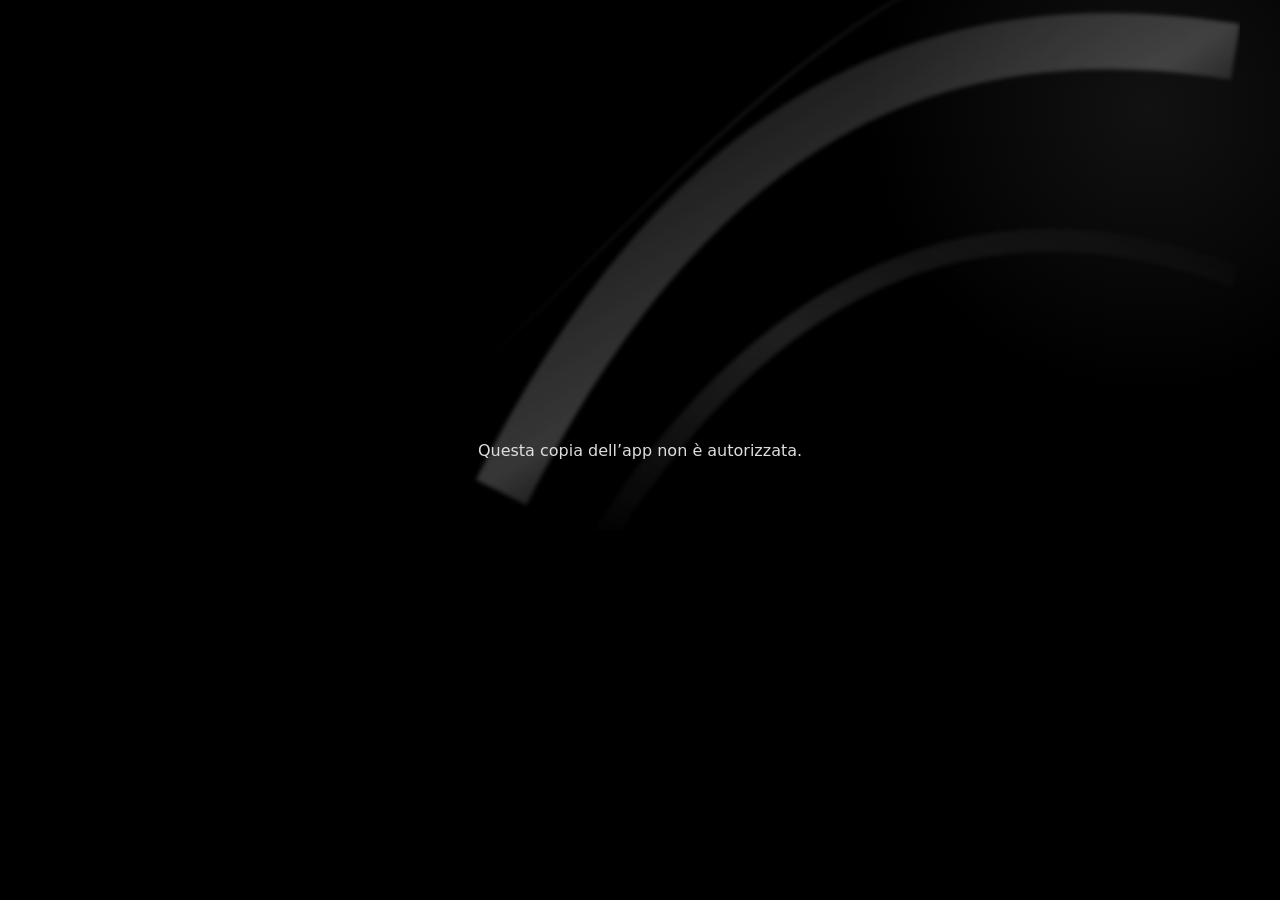
==== commit cf178145: "Protezione:" ====
--- a/index.html
+++ b/index.html
@@ -1,12 +1,16 @@
 <!doctype html>
 <html lang="it"><head><meta charset="UTF-8" />
 <meta name="viewport" content="width=device-width, initial-scale=1.0, viewport-fit=cover" />
-<meta name="theme-color" content="#000000" /><link rel="manifest" href="./manifest.webmanifest?v=gaetano-gabriele-v20" />
+<meta name="theme-color" content="#000000" /><link rel="manifest" href="./manifest.webmanifest?v=gaetano-gabriele-v26" />
 <meta name="apple-mobile-web-app-title" content="G. Gabriele" /><link rel="icon" type="image/png" href="./favicon.png" /><link rel="apple-touch-icon" sizes="180x180" href="./icon-180.png" />
 <meta name="apple-mobile-web-app-capable" content="yes" /><meta name="apple-mobile-web-app-status-bar-style" content="black" />
-<title>Gaetano Gabriele</title>  <script type="module" crossorigin src="/assets/main-Bn08XnvR.js"></script>
-  <link rel="modulepreload" crossorigin href="/assets/preventivo-wwlxHKVR.js">
-  <link rel="stylesheet" crossorigin href="/assets/preventivo-C_QD0gjy.css">
-  <link rel="stylesheet" crossorigin href="/assets/main-Q-q_CuCv.css">
+<title>Gaetano Gabriele</title>  <script type="module" crossorigin src="/assets/main-Mp8k-4N0.js"></script>
+  <link rel="modulepreload" crossorigin href="/assets/brand-O-hCkrcs.js">
+  <link rel="modulepreload" crossorigin href="/assets/librerie-B4zQ2TGJ.js">
+  <link rel="modulepreload" crossorigin href="/assets/preventivo-CxrbINVc.js">
+  <link rel="modulepreload" crossorigin href="/assets/videoGalleria-C-ZgrwSG.js">
+  <link rel="stylesheet" crossorigin href="/assets/brand-s4m64xDM.css">
+  <link rel="stylesheet" crossorigin href="/assets/preventivo-BYzhBnkA.css">
+  <link rel="stylesheet" crossorigin href="/assets/main-6wbNGmea.css">
 </head>
 <body><div id="root"></div></body></html>
--- a/assets/brand-s4m64xDM.css
+++ b/assets/brand-s4m64xDM.css
@@ -0,0 +1 @@
+:root{--bg:#0b0b0b;--card:#161616;--line:#2a2a2a;--red:#5a5a5a;--gold:#f0f0f0;--tx:#f2efe6;--mut:#9a958a;font-family:system-ui,-apple-system,Segoe UI,Roboto,sans-serif;color:var(--tx);background:var(--bg)}*{box-sizing:border-box}body{margin:0;background:var(--bg)}.top{background:#000}.app{max-width:720px;margin:0 auto;min-height:100vh;padding-bottom:84px}.top{position:sticky;top:0;z-index:5;background:#000;border-bottom:2px solid var(--gold);padding:12px 16px}.logo{color:var(--gold);font-size:20px;letter-spacing:.5px}.logo span{color:var(--red);font-weight:700}main{padding:12px}.card{background:var(--card);border:1px solid var(--line);border-radius:14px;padding:14px;margin-bottom:12px}h3{color:var(--gold);font-size:15px;margin:6px 0 10px;text-transform:uppercase;letter-spacing:.6px}.row{display:flex;gap:8px;align-items:center;margin-bottom:12px;flex-wrap:wrap}.row input{flex:1;min-width:110px}input,select,textarea{width:100%;background:#0e0e0e;color:var(--tx);border:1px solid var(--line);border-radius:10px;padding:11px;font-size:16px}input:focus,select:focus,textarea:focus{outline:none;border-color:var(--gold)}textarea{min-height:60px;resize:vertical}.campo{display:flex;flex-direction:column;gap:4px;margin-bottom:8px}.campo span{font-size:12px;color:var(--mut)}.grid2{display:grid;grid-template-columns:1fr 1fr;gap:0 10px}.grid3{display:grid;grid-template-columns:1fr 1fr 1fr;gap:0 8px}.coppia-ora{grid-column:1/-1;display:grid;grid-template-columns:1.4fr .8fr;gap:0 10px}.grid2 .campo:last-child:nth-child(odd){grid-column:1/-1}.btn{display:inline-flex;align-items:center;justify-content:center;gap:6px;background:#222;color:var(--tx);border:1px solid #3a3a3a;border-radius:10px;padding:11px 14px;font-size:15px;cursor:pointer;text-decoration:none;font-weight:600}.btn.sm{padding:7px 10px;font-size:13px}.btn.red{background:var(--red);border-color:var(--red);color:#fff}.btn.gold{background:var(--gold);border-color:var(--gold);color:#111}.btn.wa{background:#0f3d24;border-color:#1f7a47}.btn.danger{background:transparent;color:#ff6b6b;border-color:#5a1a1a}.btn.big{width:100%;padding:16px;font-size:18px}.btn:disabled{opacity:.4}.acts{display:flex;gap:8px;flex-wrap:wrap;margin:10px 0}.acts.sticky{position:sticky;bottom:76px;background:var(--bg);padding:8px 0}.ev .evhead{display:flex;justify-content:space-between;gap:10px;cursor:pointer}.ev small{display:block;color:var(--mut);font-size:12px;margin-top:3px;text-transform:capitalize}.right{text-align:right;display:flex;flex-direction:column;align-items:flex-end;gap:4px}.gold{color:var(--gold)}.red{color:#ff4d5e}.badge{font-size:11px;font-weight:700;padding:3px 8px;border-radius:20px;text-transform:uppercase;letter-spacing:.5px}.badge.p{border:1px solid var(--gold);color:var(--gold)}.badge.c{background:var(--red);color:#fff}.esempio{display:flex;justify-content:space-between;align-items:center;background:#1e1e1e;color:var(--gold);border-radius:8px;padding:4px 4px 4px 10px;margin-bottom:8px;font-size:13px}.pacchetti{display:grid;grid-template-columns:1fr 1fr;gap:8px}.pk{border:1px solid var(--line);border-radius:12px;padding:10px;display:flex;flex-direction:column;gap:3px;cursor:pointer}.pk input{display:none}.pk.on{border-color:var(--gold);background:#1c1c1c}.pk small{color:var(--mut);font-size:11px}.check{display:flex;align-items:center;gap:10px;padding:10px 0;border-bottom:1px solid var(--line)}.check input{width:22px;height:22px;accent-color:var(--red)}.poster-qta{border-bottom:1px solid var(--line)}.poster-qta>.check{border-bottom:0}.poster-qta .qta{display:flex;align-items:center;gap:10px;padding:0 0 10px 32px;font-size:14px;color:var(--mut)}.poster-qta .qta select{width:auto;min-width:72px;padding:6px 8px}.check span{flex:1}.check em{color:var(--gold);font-style:normal;font-size:14px}.check.locked{opacity:.75}.riga{display:flex;justify-content:space-between;gap:10px;padding:7px 0;border-bottom:1px dashed var(--line);font-size:14px}.riga small{color:var(--mut)}.riga.tot{font-size:17px;border:none;color:var(--gold)}.riga.ok{color:#7bd88f}.riga.click{cursor:pointer}.x{background:none;border:none;color:#ff6b6b;font-size:14px;margin-left:6px}.hint{color:var(--mut);font-size:13px}.warn{color:#ffb347;font-size:13px}.okmsg{color:#7bd88f;margin:8px 0 0;font-size:14px}.tabs{position:fixed;bottom:0;left:0;right:0;display:flex;background:#000;border-top:2px solid var(--gold);z-index:6;padding-bottom:env(safe-area-inset-bottom)}.tabs button{flex:1;background:none;border:none;color:var(--mut);padding:8px 2px;font-size:11px;display:flex;flex-direction:column;align-items:center;gap:2px}.tabs button span{font-size:20px}.tabs button.on{color:var(--gold)}.tabs button.on span{filter:drop-shadow(0 0 4px var(--red))}.modal{position:fixed;top:0;right:0;bottom:0;left:0;background:#000;z-index:10;display:flex;flex-direction:column}.modalbar{display:flex;gap:8px;align-items:center;padding:10px;border-bottom:1px solid var(--gold)}.modalbar b{flex:1;font-size:13px;overflow:hidden;text-overflow:ellipsis;white-space:nowrap}.modal .hint{text-align:center;margin:6px}.pdfpagine{flex:1;overflow:auto;background:#111;padding:8px 8px 24px}.pdfpagine figure{margin:0 0 14px}.pdfpagine figcaption{color:var(--gold);font-size:12px;margin:0 0 4px}.pdfpagine img{width:100%;height:auto;background:#fff;display:block}.clausole ol{padding-left:18px;font-size:13px;line-height:1.5;color:#ddd}.pkedit{border-bottom:1px solid var(--line);padding-bottom:8px;margin-bottom:10px}@media (max-width:380px){.grid3{grid-template-columns:1fr 1fr}}.toast{position:fixed;left:12px;right:12px;bottom:84px;z-index:20;padding:14px;border-radius:12px;font-weight:600;max-width:696px;margin:0 auto}.toast.ok{background:#1f5d36;color:#fff}.toast.err{background:var(--red);color:#fff}.confirm{border:1px solid var(--gold);border-radius:12px;padding:12px;margin-top:10px;background:#1c1c1c}details summary{list-style:none;margin-bottom:8px}details summary::-webkit-details-marker{display:none}.logoimg{display:block;height:44px;width:auto;margin:-4px 0}.cnt{display:inline-block;min-width:22px;padding:1px 7px;border-radius:12px;background:var(--red);color:#fff;font-size:12px;text-align:center;margin-left:6px;vertical-align:middle}.cnt.ok{background:#1f7a47}.prom{display:flex;justify-content:space-between;align-items:center;gap:10px;padding:10px 0;border-bottom:1px solid var(--line)}.prom small{display:block;color:var(--mut);font-size:12px;margin-top:3px;text-transform:capitalize}.prom .right{gap:6px}.click{cursor:pointer}.badge.ok{background:#1f7a47;color:#fff}.tabs button span{position:relative}.tabbadge{position:absolute;top:-4px;right:-12px;background:var(--red);color:#fff;font-style:normal;font-size:10px;font-weight:700;border-radius:10px;padding:0 5px;line-height:16px}.calhead{display:flex;justify-content:space-between;align-items:center;gap:8px;margin-bottom:10px}.calhead b{font-size:17px;color:var(--gold)}.calhead h3{margin:0}.cal{display:grid;grid-template-columns:repeat(7,1fr);gap:4px}.dow{text-align:center;color:var(--mut);font-size:12px;padding:4px 0}.day{aspect-ratio:1;background:#0e0e0e;border:1px solid var(--line);border-radius:8px;color:var(--tx);font-size:14px;display:flex;flex-direction:column;align-items:center;justify-content:center;padding:0;cursor:pointer}.day i{font-style:normal;font-size:11px;color:var(--gold);line-height:1}.day.has{border-color:var(--gold);background:#1c1c1c}.day.clash{border-color:#ff6b6b;background:#3a1010}.day.clash i{color:#ff6b6b;font-weight:700}.day.today{outline:2px solid var(--red)}.day.sel{background:var(--gold);color:#111}.day.sel i{color:#111}.warnbox{border-color:#ff6b6b;background:#2a0f0f}.warnbox b{color:#ffb3b3}.chart{display:flex;align-items:flex-end;gap:4px;height:150px;padding:8px 0;border-bottom:1px solid var(--line)}.bar{flex:1;display:flex;flex-direction:column;align-items:center;justify-content:flex-end;height:100%}.bar span{display:block;width:100%;background:linear-gradient(var(--gold),#6e6e6e);border-radius:4px 4px 0 0;min-height:1px}.bar small{font-size:10px;color:var(--mut);margin-top:3px}.bar em{font-style:normal;font-size:9px;color:var(--tx);margin-bottom:2px}.check.cons input[type=date]{width:auto;padding:6px 8px;font-size:14px}.ok-msg{color:#7bd88f;font-weight:600;margin:8px 0 0}.tabs button{font-size:10px}.blocco{min-height:100vh;display:flex;flex-direction:column;align-items:center;justify-content:center;gap:14px;padding:24px;text-align:center;background:#000}.blocco .logoimg{height:70px;margin-bottom:10px}.blocco h2{color:var(--gold);margin:0}.blocco p{margin:0}.blocco a.btn{text-decoration:none;display:inline-block}.licavviso{background:#1e1e1e;color:var(--gold);padding:10px 16px;font-size:14px;border-bottom:1px solid var(--line)}.licavviso a{color:var(--tx);font-weight:600}.licprova{display:flex;flex-wrap:wrap;align-items:center;gap:6px;justify-content:center;text-align:center;font-size:15px}.licprova .conto{font-variant-numeric:tabular-nums;color:var(--tx);font-size:17px}.licprova a{margin-left:6px}.day u{text-decoration:none;font-size:10px;color:silver;line-height:1}.day.gimp:not(.has){border-color:#6a6a6a}.occ{display:flex;gap:8px;margin:2px 0 12px}.occ button{flex:1;min-height:46px;border-radius:12px;border:1px solid var(--line);background:#141414;color:var(--tx);font-size:14px;padding:8px 4px}.occ button:disabled{opacity:.35}.occ button.on{background:var(--gold);color:#111;border-color:var(--gold);font-weight:650}.gimpegno{text-decoration:none;color:var(--tx);border-left:3px solid #9a9a9a;padding-left:8px}.gimpegno small{color:var(--mut)}.gcal .gcal-ok{margin-left:6px;font-size:11px;vertical-align:middle}.gcal select{width:100%}.gcal-ev{margin:-4px 4px 10px}.gimport ol{margin:8px 0 6px;padding-left:20px;line-height:1.5}.gimport ol li{margin:3px 0}.gimport details{margin:10px 0}.gimport summary{cursor:pointer;padding:4px 0}.gimport .btn.danger{margin-top:4px}.listino-tipi{display:flex;flex-wrap:wrap;gap:6px;margin:8px 0 10px}.listino-titolo{margin:6px 0}.pk-extra{margin-top:6px}.pk-flag{display:flex;flex-wrap:wrap;gap:14px;margin:4px 0}.promo-edit{border:1px dashed rgba(200,160,80,.5);border-radius:10px;padding:8px 10px;margin-top:6px}.promo-edit.on{border-style:solid;background:#c8a05014}.promo-stato{font-size:.8em;padding:1px 8px;border-radius:9px;background:#7f7f7f33;margin-left:6px}.promo-stato.on{background:#2e7d32;color:#fff}.grid3{display:grid;grid-template-columns:repeat(auto-fit,minmax(140px,1fr));gap:8px}.prezzo-vecchio{opacity:.6;font-weight:400;margin-right:4px}.promo-tag,.promo-firmato{display:block;font-style:normal;font-size:.75em;font-weight:600;color:#c0392b}.promo-firmato{color:inherit;opacity:.7;font-weight:400}.firmapad{position:fixed;top:0;right:0;bottom:0;left:0;z-index:30;background:#000;display:flex;flex-direction:column;gap:8px;padding:max(10px,env(safe-area-inset-top)) max(10px,env(safe-area-inset-right)) max(10px,env(safe-area-inset-bottom)) max(10px,env(safe-area-inset-left));overscroll-behavior:none;touch-action:none;user-select:none;-webkit-user-select:none}.firmabar{display:flex;align-items:center;gap:10px;border-bottom:1px solid var(--gold);padding-bottom:8px}.firmabar div{flex:1;display:flex;flex-direction:column}.firmabar b{color:var(--gold);text-transform:uppercase;letter-spacing:.6px;font-size:14px}.firmabar small{font-size:17px;font-weight:700}.firmaarea{flex:1;position:relative;background:#fff;border-radius:12px;min-height:140px;overflow:hidden}.firmaarea canvas{position:absolute;top:0;right:0;bottom:0;left:0;width:100%;height:100%;display:block;touch-action:none;cursor:crosshair;z-index:2}.firmalinea{position:absolute;left:6%;right:6%;bottom:24%;border-bottom:1.5px dashed #b9b2a0;z-index:1}.firmalinea span{position:absolute;left:0;bottom:4px;color:#b9b2a0;font-size:18px}.firmaph{position:absolute;top:0;right:0;bottom:0;left:0;margin:0;display:flex;align-items:center;justify-content:center;color:#c9c2b0;font-size:22px;z-index:1;pointer-events:none}.firmalegale{margin:0;font-size:13px;color:var(--tx);text-align:center}.firmaacts{display:flex;gap:10px}.firmaacts .btn{flex:1;padding:14px}@media (orientation:landscape) and (max-height:520px){.firmapad{gap:5px}.firmabar{padding-bottom:4px}.firmabar small{font-size:15px}.firmaacts .btn{padding:9px}.firmalegale{font-size:12px}}.firmaimg{background:#fff;border-radius:10px;padding:8px;display:flex;justify-content:center;margin-bottom:8px}.firmaimg img{max-width:100%;max-height:110px}.badge.firm{background:#1f7a47;color:#fff}.pk-album{border:1px solid var(--line);border-radius:12px;padding:10px 12px;margin:10px 0;background:#ffffff08}.pk-album.on{border-color:var(--gold);background:#c9a22714}.sw-riga{display:flex;align-items:center;justify-content:space-between;gap:12px;cursor:pointer;min-height:44px}.sw-riga span{display:flex;flex-direction:column;gap:2px}.sw-riga b{font-size:16px}.sw-riga small{color:var(--mut);font-size:13px}.sw-riga input{-moz-appearance:none;appearance:none;-webkit-appearance:none;flex:none;width:52px;height:30px;border-radius:15px;background:#3a3a3a;border:1px solid #666;position:relative;margin:0;cursor:pointer;transition:background .15s}.sw-riga input:after{content:"";position:absolute;top:3px;left:3px;width:24px;height:24px;border-radius:50%;background:#fff;transition:left .15s}.sw-riga input:checked{background:var(--gold)}.sw-riga input:checked:after{left:25px}.pk-album .grid2{margin-top:8px}select{-webkit-appearance:none;-moz-appearance:none;appearance:none;background-image:url("data:image/svg+xml,%3Csvg xmlns='http://www.w3.org/2000/svg' width='12' height='8'%3E%3Cpath d='M1 1l5 5 5-5' fill='none' stroke='%239a958a' stroke-width='2'/%3E%3C/svg%3E");background-repeat:no-repeat;background-position:right 12px center;padding-right:34px}.prezzi-pag{display:flex;flex-direction:column;gap:12px}.prezzi-pk{display:flex;flex-direction:column;gap:12px;min-width:0}.extra-card{min-width:0}.tipi-chips{display:flex;gap:8px;overflow-x:auto;-webkit-overflow-scrolling:touch;scrollbar-width:none;margin:0 -16px;padding:2px 16px 6px;scroll-snap-type:x proximity}.tipi-chips::-webkit-scrollbar{display:none}.chip{flex:none;min-height:44px;padding:0 16px;border-radius:22px;border:1px solid var(--line);background:var(--card);color:var(--tx);font-size:15px;white-space:nowrap;cursor:pointer;scroll-snap-align:start}.chip.on{background:var(--gold);border-color:var(--gold);color:#000;font-weight:700}.chips{display:flex;flex-wrap:wrap;gap:8px;margin-top:8px}.pk-titolo{margin:4px 0 0;font-size:14px;letter-spacing:.5px;text-transform:uppercase;color:var(--mut)}.pk-lista{display:flex;flex-direction:column;gap:10px}.pk-card{background:var(--card);border:1px solid var(--line);border-radius:14px;overflow:hidden}.pk-card.aperta,.pk-card.scelta{border-color:var(--gold)}.pk-card.scelta{box-shadow:0 0 0 2px var(--gold)}.pk-testa{all:unset;box-sizing:border-box;width:100%;display:flex;align-items:center;gap:12px;padding:14px;min-height:64px;cursor:pointer}.pk-nome{flex:1;min-width:0;display:flex;flex-direction:column;gap:3px}.pk-nome b{font-size:17px}.pk-nome small{color:var(--mut);font-size:13px;white-space:nowrap;overflow:hidden;text-overflow:ellipsis}.pk-prezzo{display:flex;flex-direction:column;align-items:flex-end;gap:2px;flex:none}.pk-prezzo b{font-size:17px;color:var(--gold)}.pk-prezzo s{color:var(--mut);font-size:13px}.pk-prezzo b.promo{color:#7bd88f}.pk-prezzo small{font-size:12px;color:var(--mut)}.chev{flex:none;color:var(--mut);font-size:16px;width:16px;text-align:center}.pk-corpo{padding:12px 14px 14px;display:flex;flex-direction:column;gap:10px;border-top:1px solid var(--line)}.pk-piano{display:flex;flex-direction:column;gap:8px}.pk-rate-riga{display:flex;flex-direction:column;gap:4px;padding-bottom:8px;border-bottom:1px dashed var(--line)}.pk-servizi b{font-size:14px}.pk-fondo{display:flex;justify-content:flex-end}.promo-edit{border:1px solid var(--line);border-radius:12px;padding:0 12px}.promo-edit.on{border-color:#7bd88f}.promo-testa{all:unset;box-sizing:border-box;width:100%;display:flex;align-items:center;gap:10px;min-height:48px;cursor:pointer}.promo-testa b{flex:1}.promo-stato.no{color:var(--mut);font-size:13px}.promo-edit .grid3{padding-bottom:10px}.nuovo-pk{min-height:50px;border-style:dashed;width:100%}.extra-card h4{margin:14px 0 4px;font-size:13px;color:var(--mut);text-transform:uppercase;letter-spacing:.5px}.extra-riga{display:flex;align-items:flex-start;justify-content:space-between;gap:8px 12px;min-height:52px;border-bottom:1px solid var(--line);flex-wrap:wrap}.compreso{display:flex;align-items:flex-start;gap:6px;font-size:13px;color:var(--mut);line-height:1.25;flex:1 1 100%;max-width:100%;justify-content:flex-end}.compreso span{white-space:normal}.compreso.on{color:#e7c27a}.compreso input{width:16px;height:16px;margin-top:1px;accent-color:#e7c27a;flex:none}.compreso-box{flex:0 1 auto;max-width:100%;align-self:center}.compreso-box.aperta{flex:1 1 100%;align-self:stretch}.compreso-testa{display:inline-flex;align-items:center;gap:8px;max-width:100%;min-height:36px;padding:0 10px;border-radius:10px;border:1px solid var(--line);background:transparent;color:var(--mut);font-size:13px;text-align:left}.compreso-box.aperta .compreso-testa{display:flex;width:100%}.compreso-box.on .compreso-testa{border-color:#e7c27a;color:#e7c27a}.compreso-testa .segno{width:16px;height:16px;border:1.5px solid currentColor;border-radius:4px;display:inline-flex;align-items:center;justify-content:center;font-size:11px;line-height:1;flex:none}.compreso-box.on .segno{background:#e7c27a;color:#111;border-color:#e7c27a}.compreso-testa span{white-space:normal;line-height:1.2}.compreso-testa i{margin-left:auto;font-style:normal;flex:none}.compreso-lista{display:flex;flex-direction:column;gap:2px;width:100%;margin-top:6px;padding:4px 8px;border:1px solid var(--line);border-radius:10px}.compreso-voce{display:flex;align-items:flex-start;gap:8px;min-height:40px;padding:8px 2px;font-size:14px}.compreso-voce input{width:18px;height:18px;margin-top:1px;accent-color:#e7c27a;flex:none}.compreso-voce span{white-space:normal;line-height:1.25}.compreso-voce.on{color:#e7c27a}.pk-corpo .compreso{grid-column:1/-1;justify-content:flex-start}.extra-gruppo .extra-riga:last-child{border-bottom:0}.extra-riga>span:first-child{flex:1;font-size:15px}.extra-val{display:flex;align-items:center;gap:6px;flex:1 1 180px;flex-wrap:wrap;justify-content:flex-end;max-width:100%}.extra-val i{font-style:normal;color:var(--mut)}.extra-val input{width:96px;text-align:right;padding:10px}.extra-custom{display:flex;align-items:center;gap:8px;min-height:48px;border-top:1px dashed var(--line);padding:6px 0;flex-wrap:wrap}.extra-custom>input{flex:1;min-width:0}.extra-custom>textarea{flex:1 1 100%;min-height:72px;background:#111;color:var(--tx);border:1px solid #3a3a3a;border-radius:8px;padding:8px}.extra-nuovo{display:flex;flex-wrap:wrap;gap:8px;align-items:center;margin-top:12px}.extra-nuovo>input,.extra-nuovo>select{flex:1 1 140px;min-width:0}@media (max-width:560px){.extra-card h4{margin:8px 0 0}.extra-riga{display:grid;grid-template-columns:minmax(0,1fr) auto;gap:4px 8px;min-height:0;padding:6px 0;align-items:center}.extra-val{flex:none;justify-content:flex-end}.extra-val input{width:74px;padding:7px 8px}.compreso-box{grid-column:1 / -1;align-self:start;justify-self:start}.compreso-box.aperta{justify-self:stretch}.compreso-testa{min-height:32px;padding:0 8px;width:auto}.compreso-box.aperta .compreso-testa{width:100%}.compreso-voce{min-height:0;padding:4px 2px}.extra-custom{display:grid;grid-template-columns:minmax(0,1fr) auto;gap:6px;min-height:0;padding:6px 0;align-items:center}.extra-custom>input{grid-column:1 / -1}.extra-custom>.btn{justify-self:end}.extra-custom .compreso-box{grid-column:1 / -1}.extra-nuovo{gap:6px;margin-top:8px}}.info-btn{all:unset;cursor:pointer;color:var(--mut);padding:0 6px;font-size:16px}.info-txt{margin:4px 0}.sez-titolo{margin:18px 2px 6px;font-size:15px}.btn.ghost{background:transparent;border:1px solid var(--line);color:var(--mut);align-self:center}.sw-riga input:checked{background:#2e9d5b;border-color:#2e9d5b}.extra-val input::-webkit-outer-spin-button,.extra-val input::-webkit-inner-spin-button,.pk-corpo input::-webkit-outer-spin-button,.pk-corpo input::-webkit-inner-spin-button{-webkit-appearance:none;margin:0}.extra-val input,.pk-corpo input[type=number]{-moz-appearance:textfield;-webkit-appearance:textfield;appearance:textfield}.v-impagina>.imp-pagina{grid-column:1/-1}.imp-pagina label.hint input,.imp-pagina label.hint select,.imp-pagina .imp-cerca{display:block;width:100%;margin:6px 0;background:#111;color:var(--tx);border:1px solid #3a3a3a;border-radius:8px;padding:8px;box-sizing:border-box}.imp-editor{display:flex;gap:16px;align-items:flex-start}.imp-lavoro{flex:1;min-width:0;display:flex;justify-content:center;align-items:flex-start}.imp-pannello{width:340px;flex:0 0 340px;position:sticky;top:8px;max-height:calc(100dvh - 24px);overflow:auto}.imp-editor .imp-stage{overflow:hidden;background:transparent;border:0}@media (max-width:860px){.imp-editor{flex-direction:column}.imp-pannello{width:auto;flex:1 1 auto;position:static;max-height:none}}.imp-tools{display:flex;flex-wrap:wrap;gap:8px;margin:10px 0}.imp-sfoglia{position:relative}.imp-stage{width:100%;overflow:auto;border-radius:12px;background:#1a1a1a;border:1px solid #3a3a3a;touch-action:none}.imp-safe{position:absolute;border:3px dashed #c6a15b;pointer-events:none;z-index:40;box-sizing:border-box}.imp-num{position:absolute;left:0;right:0;bottom:2%;text-align:center;z-index:41;pointer-events:none;color:#111}.imp-colore{display:flex;align-items:center;gap:6px}.imp-tono{width:28px;height:28px;border-radius:50%;border:1px solid #666;padding:0}.imp-freccia{position:absolute;top:50%;transform:translateY(-50%);z-index:6;width:44px;height:72px;border:0;border-radius:12px;background:#0000008c;color:#fff;font-size:32px;line-height:1;cursor:pointer}.imp-freccia.sx{left:8px}.imp-freccia.dx{right:8px}.imp-freccia:disabled{opacity:.28}.imp-dissolvi{animation:impFade .55s ease}@keyframes impFade{0%{opacity:0}to{opacity:1}}.imp-tela{transform-origin:top left;position:relative}.imp-sfondo{position:absolute;top:0;right:0;bottom:0;left:0;width:100%;height:100%;object-fit:cover;pointer-events:none;z-index:0}.imp-el{position:absolute;box-sizing:border-box;overflow:hidden;cursor:grab;background:#f3f3f3}.imp-el.on{outline:4px solid #c6a15b;outline-offset:-4px}.imp-el img{position:absolute;pointer-events:none;max-width:none}.imp-vuota,.imp-testo{display:flex;align-items:center;justify-content:center;width:100%;height:100%;color:#666}.imp-testo{white-space:nowrap}.imp-resize{position:absolute;right:0;bottom:0;width:28px;height:28px;background:#c6a15b;cursor:nwse-resize;z-index:5}.imp-scheda{margin-top:10px}.imp-griglia{display:grid;grid-template-columns:repeat(auto-fill,minmax(150px,1fr));gap:10px}.imp-card{padding:8px;text-align:left}.imp-card.sel{outline:2px solid var(--gold)}.imp-mini-btn{background:transparent;color:inherit;border:0;width:100%;cursor:pointer;text-align:left}.imp-mini-box{height:120px;display:flex;align-items:center;justify-content:center;background:#111;border-radius:8px;overflow:hidden}.imp-mini{position:relative;max-height:110px;max-width:100%}.imp-mini i,.imp-mini em{position:absolute;overflow:hidden}.imp-mini i img{width:100%;height:100%;object-fit:cover;display:block}.imp-mini em{font-size:7px;line-height:1}.imp-voce{display:flex;flex-direction:column;align-items:flex-start;width:100%;margin-top:8px;cursor:pointer;color:inherit}.imp-voce small,.imp-card small{color:var(--mut);display:block}.st{position:fixed;top:0;right:0;bottom:0;left:0;z-index:900;display:grid;background:#2a2a2a;color:#eee;font-size:13px;grid-template-columns:210px minmax(0,1fr) 172px;grid-template-rows:auto auto minmax(0,1fr) auto;grid-template-areas:"top top top" "ctx ctx ctx" "sx tela dx" "giu giu giu";padding:env(safe-area-inset-top) env(safe-area-inset-right) 0 env(safe-area-inset-left);user-select:none;-webkit-user-select:none}.st button{font:inherit}.st-b{background:#474747;color:#f0f0f0;border:1px solid #5c5c5c;border-radius:6px;padding:6px 10px;min-height:32px;cursor:pointer;white-space:nowrap;line-height:1.1}.st-b:hover:not(:disabled){background:#555}.st-b:disabled{opacity:.4;cursor:default}.st-b.on{background:#d9d9d9;color:#111;border-color:#d9d9d9}.st-b.gold{background:#e8e8e8;color:#111;border-color:#e8e8e8;font-weight:600}.st-b.danger,.st-tendina .danger{color:#ff8a80}.st-top{grid-area:top;display:flex;align-items:center;gap:8px;padding:8px 10px;background:#1d1d1d;border-bottom:1px solid #111;flex-wrap:wrap}.st-titolo{display:flex;flex-direction:column;min-width:0;max-width:340px;margin:0 6px}.st-titolo b{white-space:nowrap;overflow:hidden;text-overflow:ellipsis}.st-titolo small{color:#a8a8a8;font-size:11px;white-space:nowrap;overflow:hidden;text-overflow:ellipsis}.st-gruppo{display:flex;gap:2px}.st-gruppo .st-b{border-radius:0}.st-gruppo .st-b:first-child{border-radius:6px 0 0 6px}.st-gruppo .st-b:last-child{border-radius:0 6px 6px 0}.st-zoom{min-width:56px}.st-spazio{flex:1}.st-occ{color:#ddd;font-size:12px;max-width:260px;overflow:hidden;text-overflow:ellipsis;white-space:nowrap}.st-menu{position:relative}.st-tendina{position:absolute;top:calc(100% + 4px);left:0;min-width:250px;background:#303030;border:1px solid #555;border-radius:8px;box-shadow:0 12px 30px #00000080;padding:6px;z-index:20;display:flex;flex-direction:column;gap:2px}.st-menu.dx .st-tendina{left:auto;right:0}.st-tendina button,.st-tendina a{background:transparent;border:0;color:#eee;text-align:left;padding:9px 10px;border-radius:6px;cursor:pointer;font-size:13px;word-break:break-all}.st-tendina button:hover:not(:disabled){background:#454545}.st-tendina button:disabled{opacity:.4}.st-tendina label{display:flex;flex-direction:column;gap:4px;padding:6px 10px;color:#bbb;font-size:12px}.st-tendina input{background:#1b1b1b;color:#eee;border:1px solid #555;border-radius:6px;padding:7px}.st-ctx{grid-area:ctx;display:flex;align-items:center;gap:6px;padding:6px 10px;background:#353535;border-bottom:1px solid #1e1e1e;overflow-x:auto;scrollbar-width:thin;min-height:46px}.st-ctx>*{flex:none}.st-tit{color:#fff;margin-right:4px}.st-mut{color:#a5a5a5;font-size:12px}.st-sep{width:1px;height:24px;background:#555;margin:0 4px}.st-seg{display:inline-flex;background:#232323;border:1px solid #4e4e4e;border-radius:7px;padding:2px;gap:2px}.st-seg button{background:transparent;border:0;color:#cfcfcf;padding:5px 9px;border-radius:5px;cursor:pointer;white-space:nowrap;min-height:28px}.st-seg button.on{background:#d9d9d9;color:#111}.st-largo{display:flex;width:100%}.st-largo button{flex:1;padding:5px 2px}.st-colore{display:inline-flex;width:30px;height:30px;border-radius:50%;overflow:hidden;border:1px solid #777;cursor:pointer}.st-colore input{width:44px;height:44px;margin:-7px;border:0;padding:0;background:none;cursor:pointer}.st-range{display:inline-flex;align-items:center;gap:6px;color:#ccc;font-size:12px}.st-range input{width:110px}.st-testo{background:#1b1b1b;color:#eee;border:1px solid #555;border-radius:6px;padding:6px 8px;width:200px}.st-sel{background:#1b1b1b;color:#eee;border:1px solid #555;border-radius:6px;padding:6px;max-width:100%}.st-pan{background:#383838;display:flex;flex-direction:column;min-height:0;overflow:hidden}.st-riga{display:flex;align-items:center;gap:8px;padding:7px 8px;flex-wrap:wrap}.st-riga>b{font-size:12px;text-transform:uppercase;letter-spacing:.06em;color:#ddd}.st-modelli{grid-area:sx;border-right:1px solid #1e1e1e;gap:6px;padding-bottom:6px}.st-modelli>.st-seg,.st-modelli>.st-chips,.st-modelli>.st-sel{margin:0 8px}.st-chips{display:flex;flex-wrap:wrap;gap:3px;align-items:center}.st-chips button{background:#2a2a2a;border:1px solid #4e4e4e;color:#ddd;border-radius:5px;min-width:28px;height:26px;padding:0 6px;cursor:pointer}.st-chips button.on{background:#d9d9d9;color:#111}.st-griglia{overflow-y:auto;display:grid;grid-template-columns:repeat(auto-fill,minmax(84px,1fr));gap:8px;padding:4px 8px 10px;align-content:start;flex:1;min-height:0}.st-lay{background:#2d2d2d;border:1px solid #474747;border-radius:6px;padding:6px 4px 4px;display:flex;flex-direction:column;align-items:center;gap:4px;cursor:pointer;color:#bbb}.st-lay:hover{border-color:#bbb}.st-lay small{font-size:10px;line-height:1.1;max-width:100%;overflow:hidden;text-overflow:ellipsis;white-space:nowrap}.st-fogli{grid-area:dx;border-left:1px solid #1e1e1e}.st-icone{display:flex;gap:3px;padding:0 8px 6px}.st-icone .st-b{padding:4px 0;flex:1;min-height:28px}.st-lista{overflow-y:auto;flex:1;min-height:0;padding:2px 8px 10px;display:flex;flex-direction:column;gap:8px}.st-foglio{background:transparent;border:2px solid transparent;border-radius:6px;padding:4px;display:flex;flex-direction:column;align-items:center;gap:3px;cursor:pointer;color:#ccc}.st-foglio.on{border-color:#3d8bfd;background:#2f3b4d}.st-foglio small{font-size:10.5px}.st-centro{grid-area:tela;position:relative;display:flex;flex-direction:column;min-width:0;min-height:0;background:#4b4b4b}.st-lavoro{flex:1;min-height:0;overflow:auto;display:grid;place-items:center;padding:12px;touch-action:pan-x pan-y}.st-stage{position:relative;overflow:hidden;box-shadow:0 6px 24px #00000073;flex:none;touch-action:none}.st-stage .imp-tela{position:absolute;left:0;top:0}.st-sotto{display:flex;align-items:center;justify-content:center;gap:10px;padding:5px;background:#3c3c3c;border-top:1px solid #2a2a2a;font-size:12px;color:#ccc}.st-sotto .st-b{min-height:28px;padding:2px 14px;font-size:18px}.st-toast{position:absolute;left:50%;bottom:48px;transform:translate(-50%);background:#141414f0;color:#eee;padding:9px 14px;border-radius:8px;max-width:min(560px,90%);font-size:13px;z-index:30;margin:0;box-shadow:0 6px 20px #00000080;pointer-events:none}.st-toast.err{color:#ffb4a8;border:1px solid #8a2b22}.st-fondo{position:absolute;overflow:hidden;z-index:0}.st-fondo img{position:absolute;top:0;right:0;bottom:0;left:0;width:100%;height:100%;object-fit:cover;pointer-events:none}.st-deco{background:transparent}.st-vuota{position:absolute;top:0;right:0;bottom:0;left:0;display:flex;align-items:center;justify-content:center;color:#8a8a8a;font-weight:300}.st-resize{position:absolute;right:0;bottom:0;background:#3d8bfd;cursor:nwse-resize;z-index:5}.st .imp-el.on{outline:none}.st .imp-el.on:after{content:"";position:absolute;top:0;right:0;bottom:0;left:0;border:calc(2.5px / var(--k,1)) solid #3d8bfd;pointer-events:none}.st-modelli.largo .st-griglia{grid-template-columns:1fr}.st-num{position:absolute;text-align:center;z-index:301;pointer-events:none;font-family:Georgia,serif}.st-abb{position:absolute;background:#dc282838;pointer-events:none;z-index:400}.st-taglio{position:absolute;border:1px dashed rgba(220,30,30,.9);pointer-events:none;z-index:401;box-sizing:border-box}.st-sicuro{position:absolute;border:1px dashed rgba(40,140,255,.75);pointer-events:none;z-index:401;box-sizing:border-box}.st-piega{position:absolute;background:#0000008c;pointer-events:none;z-index:402;box-shadow:0 0 0 1px #ffffff59}.st-dorso{position:absolute;background:repeating-linear-gradient(90deg,#ffaa0024 0,#ffaa0024 6px,#ffaa000f 6px,#ffaa000f 12px);pointer-events:none;z-index:399}.st-etich{position:absolute;text-align:center;color:#c82828d9;font-weight:600;pointer-events:none;z-index:403;font-family:system-ui,sans-serif;letter-spacing:.08em;text-transform:uppercase}.st-mini-bg{position:absolute;top:0;right:0;bottom:0;left:0;width:100%;height:100%;object-fit:cover}.st-mini-fondo{position:absolute;overflow:hidden}.st-mini-fondo img{position:absolute;top:0;right:0;bottom:0;left:0;width:100%;height:100%;object-fit:cover}.imp-mini u{position:absolute;top:0;bottom:0;width:1px;background:#00000059;text-decoration:none}.st-tabs{display:none}.st-foto{grid-area:giu;border-top:1px solid #1e1e1e;background:#333}.st-foto .st-riga{padding:6px 10px;border-bottom:1px solid #2a2a2a}.st-guida{margin:4px 10px 0}.st-strip{display:flex;gap:10px;overflow-x:auto;padding:8px 10px 12px;min-height:100px;align-items:center;scrollbar-width:thin;touch-action:pan-x}.st-th{position:relative;flex:none;height:84px;min-width:56px;padding:0;border:2px solid transparent;border-radius:4px;background:#222;cursor:grab;touch-action:pan-x;-webkit-touch-callout:none}.st-th img{height:80px;width:auto;max-width:130px;display:block;border-radius:2px;pointer-events:none}.st-th>span{display:block;width:60px;height:80px;background:#444}.st-th.sel{border-color:#3d8bfd}.st-th.usata img{opacity:.72}.st-th em{position:absolute;right:-5px;bottom:-5px;background:#2fb344;color:#fff;font-style:normal;font-size:10px;font-weight:700;min-width:18px;height:18px;border-radius:9px;display:grid;place-items:center;border:2px solid #333}.st-fantasma{position:fixed;width:90px;height:auto;transform:translate(-50%,-60%);opacity:.85;pointer-events:none;z-index:1000;box-shadow:0 8px 24px #0009;border:2px solid #fff}.st-anteprima{position:fixed;top:0;right:0;bottom:0;left:0;z-index:950;background:#0a0a0af5;display:flex;flex-direction:column}.st-ante-barra{display:flex;justify-content:space-between;align-items:center;padding:10px 14px;color:#ddd}.st-ante-libro{flex:1;display:flex;align-items:center;justify-content:center;gap:10px;min-height:0}.st-ante-foglio{box-shadow:0 20px 60px #000000b3}.st-freccia{font-size:26px;min-height:64px;padding:0 12px}@media (max-width:900px){.st{grid-template-columns:1fr;grid-template-rows:auto auto minmax(38vh,1fr) auto minmax(0,auto);grid-template-areas:"top" "ctx" "tela" "tabs" "pan";font-size:13px}.st-top{gap:5px;padding:6px;flex-wrap:nowrap;overflow-x:auto;scrollbar-width:none}.st-titolo{max-width:46vw;flex:0 0 auto}.st-titolo small{font-size:10px}.st-top .st-spazio{display:none}.st-foto .st-riga{flex-wrap:nowrap;overflow-x:auto;scrollbar-width:none}.st-foto .st-riga>*{flex:none}.st-toast{bottom:44px;font-size:12px;padding:6px 10px}.st-lbl{display:none}.st-tabs{grid-area:tabs;display:flex;background:#1d1d1d;border-top:1px solid #111}.st-tabs button{flex:1;background:transparent;border:0;color:#aaa;padding:10px 0;font-size:13px;border-bottom:2px solid transparent}.st-tabs button.on{color:#fff;border-bottom-color:#3d8bfd}.st-pan{grid-area:pan;display:none;max-height:36vh;border:0}.st-pan.on{display:flex}.st-foto{max-height:none}.st-lista{flex-direction:row;overflow-x:auto;overflow-y:hidden}.st-foglio{flex:none}.st-griglia{grid-template-columns:repeat(auto-fill,minmax(92px,1fr))}.st-menu .st-tendina{position:fixed;left:8px;right:8px;top:auto;bottom:calc(8px + env(safe-area-inset-bottom));max-height:70vh;overflow:auto}.st-menu.dx .st-tendina{left:8px;right:8px}.st-b{min-height:36px}.st-foto,.st-pan.st-modelli,.st-pan.st-fogli{padding-bottom:env(safe-area-inset-bottom)}}.imp-mio{display:inline-flex;align-items:center;gap:6px;background:#1c1c1c;border:1px solid #3a3a3a;border-radius:14px;padding:3px 4px 3px 10px;font-size:13px}.imp-mio button{background:transparent;border:0;color:var(--mut);cursor:pointer}.st-giro{position:absolute;overflow:visible;pointer-events:none}.st-giro img{position:absolute;max-width:none;pointer-events:none}.st .imp-el.meta:after{content:"";position:absolute;top:0;right:0;bottom:0;left:0;border:calc(4px / var(--k,1)) solid #2fb344;background:#2fb3442e;pointer-events:none}.st .imp-el.via{opacity:.45}.st-aiuto{position:absolute;background:#ff2fb3;pointer-events:none;z-index:420}.st-presa{position:absolute;left:0;top:0;background:#3d8bfd;color:#fff;cursor:move;z-index:6;display:grid;place-items:center;font-style:normal;line-height:1}.st-foglio.preso{opacity:.4}.st-foglio.prima{box-shadow:0 -4px #3d8bfd}.st-foglio.dopo{box-shadow:0 4px #3d8bfd}.st-foglio{touch-action:pan-y;-webkit-touch-callout:none}.st-num-in{width:42px;background:#1b1b1b;color:#eee;border:1px solid #555;border-radius:5px;padding:4px;text-align:right}.st-range output{min-width:38px;color:#ddd;font-variant-numeric:tabular-nums}@media (max-width:900px){.st-foglio.prima{box-shadow:-4px 0 #3d8bfd}.st-foglio.dopo{box-shadow:4px 0 #3d8bfd}.st-foglio{touch-action:pan-x}}.st-foglio img,.st-foglio *{-webkit-user-drag:none;user-select:none;-webkit-user-select:none}@media (min-width:900px){.st-ctx{flex-wrap:wrap;overflow-x:visible;row-gap:4px}}.st-primo{background:#3d8bfd!important;border-color:#3d8bfd!important;color:#fff!important;font-weight:600}.st-chip{background:#474747;color:#f0f0f0;border:1px solid #5c5c5c;border-radius:14px;padding:4px 10px;cursor:pointer;font-size:12px}.st-chip:hover{background:#5a5a5a}.st-controllo{align-items:center;justify-content:center;background:#0a0a0ab3}.st-dialogo{background:#2e2e2e;color:#eee;border:1px solid #555;border-radius:10px;padding:16px 18px;max-width:min(560px,94vw);display:flex;flex-direction:column;gap:12px;box-shadow:0 12px 40px #0009}.st-dialogo>b{font-size:16px}.st-ctl{display:flex;flex-direction:column;gap:6px}.st-ctl small{color:#aaa}.st-dialogo-bottoni{display:flex;flex-wrap:wrap;gap:8px;justify-content:flex-end}.sp{position:fixed;top:0;right:0;bottom:0;left:0;z-index:940;background:#3a3a3a;color:#eee;display:flex;flex-direction:column;font-size:13px}.sp>*{flex:none}.sp>.sp-centro{flex:1 1 0;min-height:0}.sp-centro>*{flex:none}.sp input.st-num-in{width:56px}.sp>.sp-storia{flex:0 0 34vh;min-height:150px}.sp select,.sp input{width:auto;margin:0}.sp-top{display:flex;align-items:center;gap:8px;padding:8px 12px;background:#2b2b2b;border-bottom:1px solid #1e1e1e}.sp-tit{font-size:15px}.sp-info{color:#bbb}.sp-opz{display:flex;flex-wrap:wrap;align-items:center;gap:6px 8px;padding:6px 12px;background:#353535;border-bottom:1px solid #1e1e1e}.sp-l{color:#bbb;font-size:12px;display:inline-flex;align-items:center;gap:6px}.sp-nota{margin:4px 12px;color:#e8c46a;font-size:12px}.sp-fogli{display:flex;gap:8px;overflow-x:auto;padding:8px 12px;background:#555;scrollbar-width:thin}.sp-f{flex:none;background:transparent;border:2px solid transparent;border-radius:4px;padding:2px;cursor:pointer;display:flex;flex-direction:column;align-items:center;gap:2px;color:#ddd}.sp-f.on{border-color:#3d8bfd;background:#2d2d2d}.sp-f.nuovo{margin-left:10px;box-shadow:-6px 0 0 -4px #e8c46a}.sp-f small{font-size:10px}.sp-centro{display:flex;flex-direction:column;align-items:center;justify-content:center;gap:8px;padding:8px;background:#9a9a9a;min-height:0;overflow:hidden}.sp-alt{display:flex;gap:6px;align-items:center;overflow-x:auto;max-width:100%;padding:4px;scrollbar-width:thin}.sp-alt .sp-l{color:#222;font-weight:600;white-space:nowrap}.sp-a{flex:none;background:#fff;border:2px solid transparent;border-radius:3px;padding:1px;cursor:pointer}.sp-a.on{border-color:#3d8bfd}.sp-giostra{display:flex;align-items:center;gap:22px;justify-content:center}.sp-lato{background:transparent;border:0;cursor:pointer;opacity:.85;padding:0}.sp-lato:disabled{opacity:.25;cursor:default}.sp-grande{box-shadow:0 6px 24px #00000059}.sp-nav{display:flex;align-items:center;gap:10px;color:#111}.sp-storia{overflow:auto;background:#2b2b2b;padding:8px 12px;display:flex;flex-direction:column;gap:8px}.sp-cap{background:#333;border:1px solid #444;border-radius:8px;padding:6px 8px}.sp-cap-testa{display:flex;align-items:center;gap:8px;margin-bottom:4px}.sp-cap-testa input{background:#222;border:1px solid #555;color:#eee;border-radius:5px;padding:3px 6px;min-width:0;flex:0 1 280px;font-weight:600}.sp-cap-testa small{color:#aaa}.sp-cap-foto{display:flex;flex-wrap:wrap;gap:4px 0;align-items:center}.sp-pz{display:inline-flex;align-items:center}.sp-taglio{width:16px;height:46px;background:transparent;border:0;color:transparent;cursor:pointer;padding:0;font-size:12px}.sp-taglio:hover,.sp-taglio:focus-visible{color:#e8c46a;background:#444}.sp-th{position:relative;width:62px;height:62px;background:#222;border:2px solid transparent;border-radius:4px;padding:0;overflow:hidden;cursor:pointer}.sp-th img{width:100%;height:100%;object-fit:cover;display:block}.sp-th i{display:block;width:100%;height:100%;background:#444}.sp-th small{position:absolute;left:0;right:0;bottom:0;background:#0009;color:#fff;font-size:9px;text-align:center}.sp-th:hover{border-color:#d33}.sp-th.fuori{opacity:.45;border-color:#d33}.sp-fuori{border-style:dashed}@media (max-width:900px){.sp{overflow-y:auto}.sp>.sp-storia{flex:none;min-height:0;overflow:visible}.sp-opz{flex-wrap:nowrap;overflow-x:auto}.sp-centro{overflow:visible}.sp>.sp-centro{flex:none}.sp-taglio{color:#777;width:18px}.sp-th{width:54px;height:54px}}.st-modelli>.st-scroll{flex:1 1 0;min-height:0;overflow-y:auto;-webkit-overflow-scrolling:touch}.st-scroll .st-griglia{overflow:visible;flex:none}.st-sugg{margin:0 6px 4px;background:#2c3038;border:1px solid #3d4a5e;border-radius:8px;padding-bottom:6px}.st-sugg>.st-riga{padding:5px 6px}.st-sugg>p{margin:0 8px;font-size:11px;line-height:1.35}.st-sugg-lista{display:flex;gap:6px;overflow-x:auto;padding:2px 6px 4px;-webkit-overflow-scrolling:touch}.st-sug{flex:none;max-width:140px}.st-sug.primo{border-color:#3d8bfd}.st-lib-testa{padding:4px 8px}.st-lib-testa .st-seg button{padding:3px 7px;font-size:11px}.st-lay-c{position:relative;display:flex;flex-direction:column}.st-lay-c>.st-lay{flex:1}.st-lay-c.pref>.st-lay{border-color:#c9a227}.st-lay-az{position:absolute;top:3px;right:3px;display:flex;gap:3px;opacity:0;transition:opacity .12s}.st-lay-c:hover .st-lay-az,.st-lay-c.pref .st-lay-az,.st-lay-az:focus-within{opacity:1}.st-lay-az button{width:22px;height:22px;padding:0;border-radius:50%;border:1px solid #555;background:#1b1b1bd9;color:#ccc;font-size:12px;line-height:20px;cursor:pointer}.st-lay-az .st-stella.on{color:#f2c94c;border-color:#c9a227}.st-lay-az .st-scarta:hover{color:#ff8a8a}.st-altri{grid-column:1/-1;justify-self:center}.st-th .st-spunta{position:absolute;top:3px;left:3px;width:22px;height:22px;border-radius:50%;border:1.5px solid #fff;background:#0007;color:transparent;font-size:13px;line-height:19px;text-align:center;cursor:pointer;z-index:2}.st-th .st-spunta.on{background:#3d8bfd;border-color:#3d8bfd;color:#fff}.st-th.spuntata{border-color:#3d8bfd;box-shadow:0 0 0 1px #3d8bfd}.st-spuntate{display:flex;align-items:center;gap:8px;flex-wrap:wrap;padding:2px 8px 6px;font-size:12px;color:#cfe0ff}@media (hover:none){.st-lay-az{opacity:.85}.st-lay-az button{width:26px;height:26px;line-height:24px}}@media (max-width:899px){.st-th .st-spunta{width:26px;height:26px;line-height:23px}.st-spuntate{flex-wrap:nowrap;overflow-x:auto}.st-spuntate>*{flex:none}.st-sug{max-width:130px}}.st-sugg-altri{display:none}@media (min-width:900px){.st-sugg-lista{flex-direction:column;overflow:visible;align-items:stretch;gap:6px}.st-sug{max-width:none}.st-sugg-lista:not(.tutti)>.st-sug:nth-child(n+5){display:none}.st-sugg-altri{display:block;margin:2px auto 0;min-height:0;padding:3px 10px;font-size:11px}}@media (max-width:899px){.st-pan.st-modelli{overflow-y:auto;-webkit-overflow-scrolling:touch;max-height:40vh}.st-pan.st-modelli>*{flex:none}.st-modelli>.st-scroll{overflow:visible}}.st .imp-el{touch-action:none;-webkit-user-select:none;user-select:none;-webkit-touch-callout:none;cursor:move}.st .imp-el.ritaglio{cursor:grab}.st .imp-el.ritaglio:after{border-style:dashed!important;border-color:#e8c46a!important}.st-barra{position:absolute;z-index:50;display:flex;gap:4px;padding:3px;background:#121212eb;border:1px solid #3d8bfd;border-radius:10px;box-shadow:0 4px 14px #00000080;touch-action:none}.st-barra button{min-width:var(--b,34px);height:var(--b,34px);padding:0 8px;border:0;border-radius:7px;background:#2a2a2a;color:#fff;font-size:18px;line-height:1;cursor:pointer;display:grid;place-items:center;touch-action:none;-webkit-user-select:none;user-select:none}.st-barra button.st-presa{position:static;background:#3d8bfd;cursor:move;font-style:normal}.st-barra button[data-testid=st-scambia]{cursor:grab}.st-barra button.on{background:#e8c46a;color:#111;font-size:14px;font-weight:600}.st-barra button.cestino{background:#5a1d1d}.st-barra button.cestino:hover{background:#8a2323}.st-barra.grande button{font-size:22px}.st-guida{display:flex;flex-wrap:wrap;align-items:center;gap:8px}.imp-mini img.st-mini-deco{position:absolute;z-index:2;pointer-events:none;object-fit:fill}.extra-riga>.btn.danger{flex:none;align-self:center}.extra-tolti{margin-top:8px}@media (max-width:560px){.extra-riga>.btn.danger{grid-column:1 / -1;justify-self:start}}.clausole-gia-sum{display:flex;align-items:center;justify-content:space-between;gap:10px;cursor:pointer;font-weight:600;color:var(--gold);padding:2px 0;list-style:none}.clausole-gia-sum::-webkit-details-marker{display:none}.clausole-gia-sum:after{content:"▸";opacity:.7;font-size:.9em}details[open]>.clausole-gia-sum:after{content:"▾"}.clausola-default-voce{border-top:1px dashed var(--line);padding:6px 0}.clausola-default-voce>summary{cursor:pointer;list-style:none;display:flex;align-items:center;justify-content:space-between;gap:8px;min-height:40px}.clausola-default-voce>summary::-webkit-details-marker{display:none}.clausola-default-voce>summary:after{content:"▸";opacity:.55;font-size:.85em}.clausola-default-voce[open]>summary:after{content:"▾"}.clausola-default-voce>p.hint{margin:4px 0 8px}
--- a/assets/preventivo-BYzhBnkA.css
+++ b/assets/preventivo-BYzhBnkA.css
@@ -0,0 +1 @@
+@font-face{font-family:"FY Serif";src:url(/assets/fy-serif-CXhqKGJe.woff2) format("woff2");font-weight:300 700;font-style:normal;font-display:swap}@font-face{font-family:"FY Serif";src:url(/assets/fy-serif-italic-JbXNAZO8.woff2) format("woff2");font-weight:300 700;font-style:italic;font-display:swap}@font-face{font-family:FY Sans;src:url(/assets/fy-sans-DBvp1Roh.woff2) format("woff2");font-weight:200 800;font-style:normal;font-display:swap}:root{--bg:#08080a;--card:#141415;--line:rgba(255,255,255,.08);--tx:#f3f1ee;--mut:#8c8a87;--mut2:#5b5a58;--gold:#c8a66b;--gold2:#e3cd9f;--gold3:#a8854a;--acc:#c8a66b;--acc2:#e3cd9f;--t1:#f3f1ee;--t2:#8c8a87;--t3:#5b5a58;--hair:rgba(255,255,255,.065);--red:#b4534a;--ok:#8fb89a;--serif:"FY Sans",system-ui,-apple-system,"Segoe UI",Roboto,sans-serif;--sans:"FY Sans",system-ui,-apple-system,"Segoe UI",Roboto,sans-serif;--r:22px;--r-sm:12px;--panel:linear-gradient(155deg,#1f1f21 0%,#141415 50%,#0e0e0f 100%) padding-box,linear-gradient(160deg,rgba(255,255,255,.16),rgba(255,255,255,.03) 40%,rgba(255,255,255,.08)) border-box;--panel-sh:inset 0 1px 0 rgba(255,255,255,.06),0 24px 50px -20px rgba(0,0,0,.8);--gold-bg:repeating-linear-gradient(90deg,rgba(255,255,255,.06) 0 1px,rgba(0,0,0,.035) 1px 2px,transparent 2px 4px) padding-box,linear-gradient(160deg,#e9d6ad 0%,#c9a86e 42%,#b08f58 58%,#d8c094 100%) padding-box,linear-gradient(160deg,#fff3d6,#7d6235) border-box;--gold-sh:inset 0 1px 0 rgba(255,247,226,.75),inset 0 -1px 0 rgba(60,40,10,.25),0 14px 30px -10px rgba(0,0,0,.85),0 0 24px -6px rgba(200,166,107,.35);--graph-bg:linear-gradient(150deg,#232325 0%,#161617 45%,#0f0f10 100%) padding-box,linear-gradient(140deg,rgba(255,255,255,.34),rgba(255,255,255,.06) 35%,rgba(255,255,255,.03) 60%,rgba(255,255,255,.2)) border-box;--metal:var(--graph-bg);--metal-sh:inset 0 1px 0 rgba(255,255,255,.09),0 18px 36px -12px rgba(0,0,0,.75);--satin:linear-gradient(175deg,#fbfaf7 0%,#e9e5de 48%,#d9d3c9 52%,#efebe5 100%) padding-box,linear-gradient(180deg,#ffffff,#a9a296) border-box;--satin-sh:inset 0 1px 0 #fff,inset 0 -1px 0 rgba(0,0,0,.08),0 10px 26px -8px rgba(0,0,0,.8),0 0 0 4px rgba(255,255,255,.03);--graph-sh:inset 0 1px 0 rgba(255,255,255,.09),0 14px 28px -14px rgba(0,0,0,.8);font-family:var(--sans);color:var(--tx);background:var(--bg);-webkit-font-smoothing:antialiased;font-variant-numeric:lining-nums tabular-nums;color-scheme:dark;accent-color:var(--gold)}body{background:var(--bg);font-family:var(--sans)}::selection{background:#cfae7259}svg.i{stroke:currentColor;fill:none;stroke-width:1.4;stroke-linecap:round;stroke-linejoin:round;flex:none}.lux button,.lux input,.lux select,.lux textarea{font-family:var(--sans)}body:before{content:"";position:fixed;z-index:0;pointer-events:none;right:-150px;top:-30px;width:420px;height:340px;opacity:.8;background:url("data:image/svg+xml;utf8,<svg xmlns='http://www.w3.org/2000/svg' viewBox='0 0 420 340'><defs><linearGradient id='a' x1='0' y1='0' x2='1' y2='1'><stop offset='0' stop-color='%23fff' stop-opacity='0'/><stop offset='.48' stop-color='%23e6e6e6' stop-opacity='.32'/><stop offset='.64' stop-color='%23555' stop-opacity='.1'/><stop offset='1' stop-color='%23fff' stop-opacity='0'/></linearGradient><linearGradient id='b' x1='1' y1='0' x2='0' y2='1'><stop offset='0' stop-color='%23fff' stop-opacity='0'/><stop offset='.5' stop-color='%23cfcfcf' stop-opacity='.2'/><stop offset='1' stop-color='%23fff' stop-opacity='0'/></linearGradient><filter id='f'><feGaussianBlur stdDeviation='1.2'/></filter></defs><g filter='url(%23f)' fill='none'><path d='M30 320 C 130 120, 260 60, 420 86' stroke='url(%23a)' stroke-width='30'/><path d='M80 350 C 180 190, 300 160, 420 205' stroke='url(%23b)' stroke-width='12'/><path d='M10 262 C 150 130, 230 18, 410 6' stroke='url(%23b)' stroke-width='1.2'/></g></svg>") center/100% 100% no-repeat}body:after{content:"";position:fixed;z-index:0;pointer-events:none;right:-140px;top:-120px;width:420px;height:420px;border-radius:50%;background:radial-gradient(circle,rgba(255,255,255,.07),transparent 65%)}.app.lux,.lux-cliente #root{position:relative;z-index:1}@media (min-width:1024px){body:before{right:40px;top:-110px;width:800px;height:640px;opacity:.75}body:after{right:-180px;top:-200px;width:620px;height:620px}}.lux .top{display:flex;align-items:center;justify-content:space-between;gap:12px;padding:12px 20px;background:linear-gradient(180deg,#08080aeb,#08080a99);backdrop-filter:blur(18px) saturate(1.2);-webkit-backdrop-filter:blur(18px) saturate(1.2);border-bottom:1px solid var(--hair)}.lux .fy-logo{display:flex;align-items:center;gap:10px;min-width:0}.lux .fy-logo .mk{display:flex;align-items:center;flex:none}.lux .fy-logo .logoimg{height:48px;width:48px;object-fit:contain;margin:0;border-radius:10px;flex:none;background:#000;box-shadow:0 0 0 1px #ffffff24}.lux .fy-logo-t{display:flex;flex-direction:column;padding-left:10px;border-left:1px solid rgba(200,166,107,.35)}.lux .fy-logo-t b{font-family:"FY Serif",Georgia,serif;font-size:17px;font-weight:600;letter-spacing:.005em;color:#ecdcb6;white-space:nowrap;line-height:1}.lux .fy-top-r{display:flex;align-items:center;gap:9px}.lux .fy-crumb{display:none}.lux .fy-orb{width:40px;height:40px;flex:none;border-radius:50%;display:grid;place-items:center;position:relative;font-size:10.5px;font-weight:600;letter-spacing:.12em;color:var(--t1);cursor:pointer;border:1px solid transparent;background:var(--metal);box-shadow:var(--metal-sh)}.lux .fy-orb:before{content:"";position:absolute;top:-4px;right:-4px;bottom:-4px;left:-4px;border-radius:50%;border:1px solid rgba(200,166,107,.35)}.lux .fy-satin{display:none;align-items:center;gap:8px;height:40px;padding:0 18px 0 14px;border-radius:20px;font-size:12.5px;font-weight:500;cursor:pointer;white-space:nowrap;border:1px solid transparent;color:#111;background:var(--satin);box-shadow:var(--satin-sh)}.lux .syncpill{height:40px;background:var(--metal);box-shadow:var(--metal-sh);border:1px solid transparent;border-radius:20px;color:var(--t2);font-weight:500;letter-spacing:.02em}.lux .syncpill.ok{color:var(--ok)}.lux .syncpill.corso{color:var(--acc2)}@media (max-width:430px){.lux .syncpill{width:40px;padding:0;justify-content:center}.lux .syncpill>span{font-size:0}.lux .syncpill>span:first-letter{font-size:14px}.lux .syncpill small{display:none}}@media (max-width:360px){.lux .fy-logo-t{display:none}}.fy-crumbbar,.fy-crumbh{display:flex;justify-content:space-between;align-items:center;gap:10px;grid-column:1/-1;margin:2px 0 6px}.fy-cap{display:block;font-size:9.5px;letter-spacing:.22em;text-transform:uppercase;color:var(--t2);font-weight:500;white-space:nowrap}.fy-cap b{color:var(--t1);font-weight:500}.lux main{padding:16px 16px 24px}.lux h1,.lux h2{font-family:var(--sans);font-weight:300;letter-spacing:-.03em}.lux h3{font-family:var(--sans);color:var(--t2);font-size:10px;font-weight:500;letter-spacing:.22em;text-transform:uppercase;margin:4px 0 14px}.lux h4{font-family:var(--sans);font-weight:500;font-size:18px;letter-spacing:-.01em;color:var(--tx)}.lux .hint{color:var(--mut);line-height:1.5}.lux .gold{color:var(--gold2)}.lux .red{color:#e0857c}.lux a{color:var(--gold2)}.lux b,.lux strong{font-weight:650}.lux .card,.lux .altro-voce,.lux details.card{position:relative;border:1px solid transparent;background:var(--panel);box-shadow:var(--panel-sh);border-radius:var(--r);padding:16px}.lux .card .card{background:#ffffff05;box-shadow:none;border:1px solid var(--line)}.lux .warn,.lux .warnbox{border-radius:var(--r-sm)}.lux .card.warn,.lux .warnbox{background:linear-gradient(160deg,#cfae721a,#cfae7208) padding-box,linear-gradient(165deg,#cfae7273,#cfae721a) border-box;border:1px solid transparent;color:var(--tx)}.lux .avvisi-consegne,.lux .avvisi-link{background:linear-gradient(160deg,#b4534a1f,#141415e6) padding-box,linear-gradient(165deg,#dc786e8c,#b4534a1f) border-box;border:1px solid transparent}.lux .riga{border-bottom:1px solid var(--line)}.lux .riga.tot{color:var(--t1);font-family:var(--sans);font-size:24px;font-weight:200;letter-spacing:-.03em}.lux .riga.ok{color:var(--ok)}.lux hr{border:0;height:1px;background:linear-gradient(90deg,#cfae7280,#cfae7200)}.lux details>summary{cursor:pointer;color:var(--tx);font-weight:600}.lux details>summary::marker{color:var(--gold)}.lux .btn{position:relative;display:inline-flex;align-items:center;justify-content:center;gap:8px;min-height:42px;padding:0 18px;border-radius:999px;font-size:13px;font-weight:500;letter-spacing:.015em;color:var(--tx);cursor:pointer;border:1px solid transparent;background:var(--graph-bg);box-shadow:var(--graph-sh);transition:transform .15s,filter .15s;text-shadow:none}.lux .btn:hover{filter:brightness(1.12)}.lux .btn:active{transform:translateY(1px)}.lux .btn.sm{min-height:34px;padding:0 14px;border-radius:999px;font-size:12px}.lux .btn.big{width:100%;min-height:52px;font-size:14.5px;border-radius:999px}.lux .btn.gold,.lux .btn.red,.lux .btn.primario,.lux .fy-b.gold{color:#1b150c;text-shadow:none;background:var(--gold-bg);box-shadow:var(--gold-sh)}.lux .btn.gold:hover,.lux .btn.red:hover{filter:brightness(1.06)}.lux .btn.wa{color:#dff3e6;background:repeating-linear-gradient(90deg,rgba(255,255,255,.02) 0 1px,transparent 1px 3px) padding-box,linear-gradient(180deg,#1f3b2b,#132a1d 52%,#16301f) padding-box,linear-gradient(180deg,#96e6b459,#0006) border-box;box-shadow:var(--graph-sh)}.lux .btn.danger{color:#ec958c;background:transparent;border:1px solid rgba(236,149,140,.28);box-shadow:none}.lux .btn.danger:hover{background:#b4534a1f}.lux .btn:disabled{opacity:.42;filter:saturate(.4);cursor:not-allowed}.lux .acts{gap:10px}.lux .acts.sticky{background:linear-gradient(180deg,#07070800,#070708eb 30%);padding:14px 0 8px}.lux input,.lux select,.lux textarea{background:#0d0d0e;color:var(--tx);border:1px solid rgba(255,255,255,.1);border-radius:12px;padding:12px 13px;font-size:16px;box-shadow:inset 0 1px 2px #0009;transition:border-color .15s,box-shadow .15s}.lux input::placeholder,.lux textarea::placeholder{color:var(--mut2)}.lux input:focus,.lux select:focus,.lux textarea:focus{outline:none;border-color:#cfae72b3;box-shadow:0 0 0 3px #cfae7224,inset 0 1px 2px #0009}.lux select{-moz-appearance:none;appearance:none;-webkit-appearance:none;background-image:linear-gradient(45deg,transparent 50%,var(--gold) 50%),linear-gradient(135deg,var(--gold) 50%,transparent 50%);background-position:calc(100% - 18px) 52%,calc(100% - 13px) 52%;background-size:5px 5px;background-repeat:no-repeat;padding-right:34px}.lux .campo span{font-size:10.5px;color:var(--mut);letter-spacing:.12em;text-transform:uppercase;font-weight:600}.lux input[type=checkbox],.lux input[type=radio]{accent-color:var(--gold);box-shadow:none;padding:0}.lux .check{border-bottom:1px solid var(--line)}.lux .check input{accent-color:var(--gold)}.lux .check em{color:var(--gold2)}.lux .mini input{accent-color:var(--gold)}.lux .crswitch input{background:#2a2a2c;box-shadow:inset 0 1px 3px #000000b3;border:1px solid rgba(255,255,255,.08)}.lux .crswitch input:after{background:linear-gradient(180deg,#f4f1ea,#bdb8ae);box-shadow:0 2px 4px #0009}.lux .crswitch input:checked{background:linear-gradient(180deg,#d6b578,#a8854a)}.lux .seg,.lux .filtri{gap:6px;padding:4px;border-radius:14px;background:#0d0d0e;border:1px solid var(--line)}.lux .seg button,.lux .filtri button,.lux .filtri .btn{border:1px solid transparent;background:transparent;color:var(--mut);border-radius:10px;box-shadow:none;min-height:34px}.lux .seg button.on,.lux .filtri button.on,.lux .filtri .btn.on,.lux .filtri .btn.gold{color:var(--gold2);background:var(--graph-bg);box-shadow:var(--graph-sh);text-shadow:none}.lux .pk{border:1px solid var(--line);border-radius:14px;background:#ffffff04}.lux .pk.on{border-color:#cfae72a6;background:linear-gradient(160deg,#cfae7221,#cfae7208);box-shadow:0 0 0 3px #cfae7214}.lux .badge{height:22px;display:inline-flex;align-items:center;padding:0 10px;border-radius:11px;font-size:9.5px;font-weight:700;letter-spacing:.12em;border:1px solid rgba(255,255,255,.12);background:#141415b3;color:#d9d5cd}.lux .badge.p{border-color:#ffffff29;color:#d9d5cd}.lux .badge.c{background:#cfae721a;border-color:#cfae7266;color:var(--gold2)}.lux .badge.firm{color:var(--ok);border-color:#8fb89a59;background:#8fb89a14}.lux .esempio{background:#cfae7214;color:var(--gold2);border:1px dashed rgba(207,174,114,.4);border-radius:12px}.lux .tabbadge{background:linear-gradient(160deg,#e9d6ad,#b8955c);color:#1b150c;border:1.5px solid #111;box-shadow:0 0 8px #c8a66b80}.lux .ev b{font-family:var(--sans);font-size:16px;font-weight:500;letter-spacing:-.01em}.lux .ev .right b.gold{font-family:var(--sans);font-weight:300;font-size:20px;letter-spacing:-.03em;color:var(--tx)}.lux .ev small{color:var(--mut)}.lux .altro-voce{display:flex;align-items:center;gap:14px;padding:14px 16px;text-align:left;cursor:pointer;color:var(--tx)}.lux .altro-voce .ico,.lux .ico{width:42px;height:42px;flex:none;display:grid;place-items:center;font-size:20px;border-radius:50%;color:var(--acc2);border:1px solid transparent;background:radial-gradient(circle at 35% 25%,#2c2c2e,#121213 70%) padding-box,linear-gradient(150deg,#fff6,#ffffff0a 50%,#c8a66b59) border-box;box-shadow:inset 0 1px #ffffff14,0 4px 10px #00000080;filter:grayscale(1) sepia(.55) saturate(1.6) brightness(1.05)}.lux .altro-voce b{font-size:14px}.lux .altro-voce>b:last-child{color:var(--mut2);font-weight:400}.lux .toast{border-radius:16px;font-weight:600;font-size:14px;padding:14px 16px;border:1px solid transparent;backdrop-filter:blur(14px);-webkit-backdrop-filter:blur(14px);box-shadow:0 24px 40px -18px #000000f2}.lux .toast.ok{color:var(--tx);background:linear-gradient(160deg,#1e1e20f5,#121213f5) padding-box,linear-gradient(165deg,#8fb89a8c,#ffffff0d) border-box}.lux .toast.err{color:#fff1ee;background:linear-gradient(160deg,#3c1816f5,#1e0e0df5) padding-box,linear-gradient(165deg,#ec958c99,#ffffff0d) border-box}.lux .modalbar{display:flex;align-items:center;gap:10px;padding:12px 14px;border-bottom:1px solid var(--line);background:#0d0d0e}.lux .modalbar b{flex:1;font-family:var(--sans);font-weight:500;font-size:15px;overflow:hidden;text-overflow:ellipsis;white-space:nowrap}.fy-navcap,.fy-me{display:none}@media (max-width:1023px){.lux{padding-bottom:100px}.lux nav.tabs{left:16px;right:16px;bottom:calc(12px + env(safe-area-inset-bottom));padding:0 6px;height:62px;align-items:center;justify-content:space-around;border-radius:31px;overflow:visible;border:1px solid transparent;background:linear-gradient(180deg,#222224d1,#101011e6) padding-box,linear-gradient(160deg,#ffffff4d,#ffffff0d 45%,#ffffff29) border-box;backdrop-filter:blur(24px) saturate(150%);-webkit-backdrop-filter:blur(24px) saturate(150%);box-shadow:inset 0 1px #ffffff14,0 20px 40px #000000bf}.lux nav.tabs button{flex:0 0 auto;width:64px;height:50px;position:relative;color:var(--t3);font-size:9px;font-weight:500;letter-spacing:.03em;gap:4px;padding:0;justify-content:center;border-radius:22px;background:none;border:0;box-shadow:none}.lux nav.tabs button>span{font-size:0;line-height:1;display:grid;place-items:center}.lux nav.tabs button>span svg{width:19px;height:19px}.lux nav.tabs button.on{color:var(--t1);background:radial-gradient(ellipse 60% 70% at 50% 100%,rgba(200,166,107,.16),transparent 75%)}.lux nav.tabs button.on>span{filter:none;color:var(--acc2)}.lux nav.tabs button.on:before{content:"";position:absolute;bottom:0;left:50%;width:18px;margin-left:-9px;height:2px;border-radius:2px;background:linear-gradient(90deg,transparent,var(--acc2),transparent);box-shadow:0 0 10px #e3cd9fb3}.lux nav.tabs .t-consegne,.lux nav.tabs .t-modulo,.lux nav.tabs .t-squadra{display:none}.lux nav.tabs .t-eventi{order:1}.lux nav.tabs .t-incassare{order:2}.lux nav.tabs .t-calendario{order:3}.lux nav.tabs .t-gallerie{order:4}.lux nav.tabs .t-altro{order:5}.lux nav.tabs .t-altro svg.i{stroke-width:2.6}.lux .tabbadge{top:-5px;right:-10px;min-width:15px;line-height:15px;font-size:9px}.lux .tabbadge.fy-n{display:none}.lux .toast{bottom:90px}.lux .acts.sticky{bottom:84px}}@media (min-width:1024px){body .app.lux{max-width:1480px;grid-template-columns:248px minmax(0,1fr)}.lux .top{display:grid;grid-template-columns:216px minmax(0,1fr) auto;gap:0 44px;padding:22px 36px 14px 32px;background:linear-gradient(180deg,#08080ae6,#08080a8c);border-bottom:0}.lux .fy-logo .logoimg{height:34px;max-width:120px}.lux .fy-crumb{display:block}.lux .fy-satin{display:inline-flex}.lux .fy-satin svg{width:14px;height:14px}.lux .fy-crumbbar{display:none}.lux>nav.tabs,.app.lux>nav.tabs{top:76px;height:calc(100vh - 76px);padding:22px 16px;gap:2px;border-right:1px solid rgba(255,255,255,.07);background:linear-gradient(180deg,#1e1e20c7,#101011d9);justify-content:flex-start;display:flex;flex-direction:column}.app.lux>nav.tabs .fy-navcap{display:block;margin:4px 10px 10px}.app.lux>nav.tabs button{flex:0 0 auto;position:relative;display:flex;flex-direction:row;align-items:center;gap:12px;font-size:13.5px;font-weight:500;height:44px;padding:0 12px;border-radius:14px;color:var(--t2);border:1px solid transparent;background:transparent;box-shadow:none}.app.lux>nav.tabs button>span{font-size:0;width:20px;display:grid;place-items:center;color:var(--t2)}.app.lux>nav.tabs button:hover{background:#ffffff08;color:var(--t1)}.app.lux>nav.tabs button.on{color:var(--t1);background:linear-gradient(150deg,#2c2c2e,#19191a 60%,#141415) padding-box,linear-gradient(140deg,#ffffff4d,#ffffff0a 45%,#c8a66b4d) border-box;box-shadow:inset 0 1px #ffffff14,0 10px 22px -8px #000c}.app.lux>nav.tabs button.on:before{content:"";position:absolute;left:-17px;top:10px;bottom:10px;width:2px;border-radius:2px;background:linear-gradient(180deg,transparent,var(--acc2),transparent);box-shadow:0 0 10px #e3cd9fb3}.app.lux>nav.tabs button:not(.fy-me)>span{display:contents}.app.lux>nav.tabs button>span>svg{width:18px;color:var(--t2)}.app.lux>nav.tabs button.on>span>svg{color:var(--acc2)}.app.lux>nav.tabs .tabbadge{position:static;margin-left:auto;order:2;min-width:22px;height:20px;line-height:18px;border-radius:10px;padding:0 7px;font-size:10.5px;font-weight:700;text-align:center;color:#1b150c;border:1px solid transparent;background:linear-gradient(160deg,#e9d6ad,#b8955c) padding-box,linear-gradient(160deg,#fff3d6,#7d6235) border-box;box-shadow:none}.app.lux>nav.tabs .tabbadge.fy-n,.app.lux>nav.tabs .t-consegne .tabbadge,.app.lux>nav.tabs .t-gallerie .tabbadge{color:var(--t1);font-weight:500;background:linear-gradient(180deg,#2a2a2c,#18181a) padding-box,linear-gradient(180deg,#ffffff38,#ffffff0a) border-box}.app.lux>nav.tabs button.fy-me{margin-top:auto;height:auto;padding:12px;gap:10px;border-radius:18px;color:var(--t1);background:var(--panel);box-shadow:var(--panel-sh);display:flex}.app.lux>nav.tabs button.fy-me:before{display:none}.fy-me-av{width:38px;height:38px;flex:none;border-radius:50%;display:grid;place-items:center;font-size:11px;font-weight:600;letter-spacing:.1em;background:linear-gradient(145deg,#3a3a3c,#161617);border:1px solid rgba(200,166,107,.4)}.fy-me .fy-tx{text-align:left}.fy-me .fy-tx b{font-size:13px;font-weight:600}.fy-me .fy-tx small{font-size:10.5px}.fy-me>svg{color:var(--t2)}.lux .app>main,.app.lux>main{padding:18px 36px 48px 44px}.lux .card{padding:20px 22px}.lux .day.today{background:radial-gradient(circle at 23px 22px,#fbfaf7 0,#e2ddd5 14px,#0000 15px) no-repeat,#ffffff05}}.fy-home{grid-column:1/-1;display:grid;grid-template-columns:minmax(0,1fr);gap:16px;margin-bottom:22px}.fy-main{display:grid;grid-template-columns:minmax(0,1fr);gap:14px;min-width:0}.fy-panel{position:relative;border:1px solid transparent;background:var(--panel);box-shadow:var(--panel-sh);border-radius:22px}.fy-crumbh{margin:0}.fy-hello{margin:-2px 0 0;font-family:var(--sans);font-weight:200;font-size:46px;line-height:.88;letter-spacing:-.045em;text-transform:uppercase;color:var(--t1)}.fy-hello sup{display:block;font-weight:400;font-size:19px;letter-spacing:.3em;margin-top:10px;color:#d9d6d1;vertical-align:baseline;line-height:1}.fy-lead{display:flex;justify-content:space-between;align-items:center;margin-top:-4px}.fy-lead p{margin:0;font-size:11px;color:var(--t2);display:flex;align-items:center;gap:8px}.fy-lead p i{width:14px;height:1px;background:var(--acc);flex:none}.fy-lead>.fy-cap{display:none}.fy-kpi{display:grid;grid-template-columns:1.14fr 1.14fr .72fr;padding:13px 0}.fy-kpi>*{padding:0 14px;text-align:left;background:none;border:0;color:inherit;font:inherit;cursor:default;min-width:0}.fy-kpi>*+*{background:linear-gradient(180deg,transparent,rgba(255,255,255,.1) 25%,rgba(255,255,255,.1) 75%,transparent) left/1px 100% no-repeat}.fy-kpi .fy-kpi-b{cursor:pointer}.fy-kpi .v{font-weight:200;font-size:28px;letter-spacing:-.045em;line-height:1;margin-top:9px;color:var(--t1)}.fy-kpi .s{display:block;font-size:9.5px;color:var(--t2);margin-top:7px;white-space:nowrap;overflow:hidden;text-overflow:ellipsis}.fy-kpi .s em{font-style:normal;color:var(--acc)}.u{font-size:.36em;font-weight:500;color:var(--t2);margin-left:.2em;letter-spacing:0}.fy-pc,.fy-pc-i{display:none}.fy-sh{display:flex;justify-content:space-between;align-items:center;margin:4px 0 -4px}.fy-pill{display:inline-flex;align-items:center;gap:8px;height:30px;padding:0 6px 0 13px;border-radius:19px;font-size:11px;font-weight:500;color:var(--t1);cursor:pointer;white-space:nowrap;border:1px solid transparent;background:var(--metal);box-shadow:var(--metal-sh);font-family:var(--sans)}.fy-pill .ar{width:22px;height:22px;border-radius:50%;display:grid;place-items:center;background:#ffffff12;border:1px solid rgba(255,255,255,.1)}.fy-pill>svg{color:var(--acc2)}.fy-pill.gold{color:#1b150c;background:var(--gold-bg);box-shadow:var(--gold-sh);padding:0 14px;height:38px}.fy-pill.gold>svg{color:#1b150c}.fy-agenda{display:grid;gap:4px}.fy-hero{display:flex;gap:14px;align-items:stretch;width:100%;text-align:left;color:inherit;font:inherit;cursor:pointer;padding:12px 12px 12px 16px;overflow:hidden;min-height:0}.fy-hero:before{content:"";position:absolute;left:16px;right:40%;top:-1px;height:1px;background:linear-gradient(90deg,var(--acc),rgba(200,166,107,0));z-index:3}.fy-hero-tx{flex:1;min-width:0;display:flex;flex-direction:column;position:relative;z-index:2}.fy-hero-tp{display:none}.fy-hero-d{display:flex;align-items:flex-end;gap:10px}.fy-hero-d .big{font-weight:200;font-size:52px;line-height:.8;letter-spacing:-.055em;color:var(--t1)}.fy-hero-d b{display:block;font-size:12.5px;font-weight:500}.fy-hero-d small{display:block;font-size:10.5px;color:var(--t2);margin-top:3px}.fy-hero-ti{display:block;font-size:14px;font-weight:500;margin-top:12px;letter-spacing:-.01em;overflow:hidden;text-overflow:ellipsis;white-space:nowrap}.fy-hero-l{display:block;font-size:10.5px;color:var(--t2);margin-top:3px;overflow:hidden;text-overflow:ellipsis;white-space:nowrap}.fy-hero-tags{display:flex;gap:5px;margin-top:10px;flex-wrap:wrap}.fy-hero-ph{order:2;width:88px;flex:none;border-radius:16px;min-height:118px}.fy-hero-n{position:absolute;right:20px;bottom:20px;z-index:3;font-size:8.5px;letter-spacing:.16em;color:#fff;pointer-events:none}.fy-hero.vuoto{display:block;cursor:default;padding:18px}.fy-hero.vuoto .fy-pill{margin-top:14px}.fy-ph{position:relative;overflow:hidden;display:grid;place-items:center;background:radial-gradient(circle at 30% 20%,#3b3b3d,#1a1a1b 75%)}.fy-ph img{position:absolute;top:0;right:0;bottom:0;left:0;width:100%;height:100%;object-fit:cover;filter:saturate(.62) contrast(1.04)}.fy-ph:after{content:"";position:absolute;top:0;right:0;bottom:0;left:0;border-radius:inherit;box-shadow:inset 0 0 0 1px #ffffff1f,inset 0 -20px 30px -10px #00000073;pointer-events:none}.fy-ph.vuota b{font-weight:200;font-size:30px;letter-spacing:-.04em;color:#d9d6d1}.fy-ph.vuota svg{color:var(--t3)}.fy-hero-ph.vuota b{font-size:44px}.fy-chip{height:24px;display:inline-flex;align-items:center;gap:6px;padding:0 10px;border-radius:12px;font-size:9.5px;font-weight:500;letter-spacing:.06em;color:#dcd9d4;white-space:nowrap;border:1px solid transparent;background:linear-gradient(180deg,#28282ad9,#161617d9) padding-box,linear-gradient(180deg,#ffffff38,#ffffff0d) border-box;backdrop-filter:blur(10px);-webkit-backdrop-filter:blur(10px)}.fy-chip i{display:none}.fy-chip.gd i,.fy-chip.ok i{display:block;width:5px;height:5px;border-radius:50%;background:var(--acc);box-shadow:0 0 6px #c8a66bcc}.fy-chip.ok i{background:var(--ok);box-shadow:0 0 6px #8fb89ab3}.fy-list{display:flex;flex-direction:column;position:relative}.fy-li{display:flex;align-items:center;gap:12px;width:100%;background:none;border:0;padding:7px 2px;color:inherit;font:inherit;text-align:left;cursor:pointer;position:relative}.fy-li:before{content:"";position:absolute;left:0;right:0;top:0;height:1px;background:linear-gradient(90deg,#ffffff1a,#ffffff05)}.fy-li.libero,.fy-go,.fy-st{display:none}.fy-th{width:44px;height:44px;border-radius:14px;flex:none}.fy-th.vuota b{font-size:20px}.fy-date{width:38px;flex:none}.fy-date b{display:block;font-weight:200;font-size:26px;letter-spacing:-.05em;line-height:1}.fy-date small{display:block;font-size:8.5px;letter-spacing:.2em;text-transform:uppercase;color:var(--t2);margin-top:4px}.fy-tx{flex:1;min-width:0}.fy-tx b{display:block;font-size:13px;font-weight:500;white-space:nowrap;overflow:hidden;text-overflow:ellipsis}.fy-tx small{display:block;font-size:10.5px;color:var(--t2);margin-top:3px;white-space:nowrap;overflow:hidden;text-overflow:ellipsis}.fy-keys{display:grid;grid-template-columns:1fr 1fr;gap:8px}.fy-key{position:relative;overflow:hidden;display:flex;align-items:center;gap:10px;padding:0 12px;height:58px;border-radius:22px;text-align:left;color:var(--t1);font:inherit;cursor:pointer;border:1px solid transparent;background:var(--metal);box-shadow:var(--metal-sh)}.fy-key:before{content:"";position:absolute;left:12%;right:12%;top:0;height:1px;background:linear-gradient(90deg,transparent,rgba(255,255,255,.5),transparent)}.fy-key .ic{width:36px;height:36px;border-radius:50%;display:grid;place-items:center;flex:none;color:var(--acc2);border:1px solid transparent;background:radial-gradient(circle at 35% 25%,#2c2c2e,#121213 70%) padding-box,linear-gradient(150deg,#fff6,#ffffff0a 50%,#c8a66b59) border-box;box-shadow:inset 0 1px #ffffff14,0 4px 10px #00000080}.fy-key .ic svg{width:16px;height:16px;stroke-width:1.25}.fy-key b{display:block;font-size:13px;font-weight:600;letter-spacing:-.005em}.fy-key small{display:block;font-size:9.5px;letter-spacing:.16em;text-transform:uppercase;color:var(--t2);margin-top:3px}.fy-key .go{margin-left:auto;color:var(--t3)}.fy-key.gold{color:#1b150c;background:var(--gold-bg);box-shadow:var(--gold-sh)}.fy-key.gold .ic{color:#f6ead0;background:radial-gradient(circle at 35% 25%,#3a3224,#17130c 75%) padding-box,linear-gradient(150deg,#fff1cf,#6f552c) border-box}.fy-key.gold small{color:#281c0a9e}.fy-key.gold .go{color:#281c0a8c}.fy-key.gold:before{background:linear-gradient(90deg,transparent,rgba(255,255,255,.9),transparent)}.fy-side{display:none}.fy-home~.row{margin-top:8px}@media (max-width:380px){.fy-hello{font-size:40px}.fy-kpi .v{font-size:23px}.fy-kpi>*{padding:0 10px}.fy-key small{display:none}}@media (min-width:1024px){.fy-home{grid-template-columns:minmax(0,1fr) 300px;gap:28px;align-items:start}.fy-main{gap:0}.fy-crumbh{display:none}.fy-hello{font-size:clamp(46px,4.4vw,80px);line-height:.9;margin-top:14px;white-space:normal;overflow-wrap:anywhere;max-width:100%}.fy-hello sup{display:inline;font-size:clamp(20px,1.5vw,32px);letter-spacing:-.015em;margin:0 0 0 10px;vertical-align:top;color:var(--t1);text-transform:uppercase}.fy-lead{margin-top:16px}.fy-lead p{font-size:13px}.fy-lead p i{width:6px;height:6px;border-radius:50%;margin-right:1px}.fy-lead>.fy-cap{display:block}.fy-kpi{grid-template-columns:repeat(4,1fr);padding:20px 24px;border-radius:26px;margin-top:26px}.fy-kpi>*{padding:0 0 0 22px}.fy-kpi>*:first-child{padding-left:0}.fy-pc,.fy-pc-i{display:block}.fy-pc-i{display:inline}.fy-kpi .v{font-size:46px;margin-top:14px}.fy-kpi .s{font-size:11px;margin-top:8px}.fy-sh{margin:24px 0 12px}.fy-agenda{grid-template-columns:270px minmax(0,1fr);gap:16px}.fy-hero{display:flex;flex-direction:column;justify-content:flex-end;height:auto;min-height:260px;padding:18px 20px;border-radius:26px;background:#111;overflow:hidden}.fy-hero:before{display:none}.fy-hero-ph{position:absolute;top:0;right:0;bottom:0;left:0;width:auto;min-height:0;border-radius:inherit;z-index:0}.fy-hero-ph.vuota b{font-size:120px;opacity:.25;transform:translateY(-30px)}.fy-hero:after{content:"";position:absolute;top:0;right:0;bottom:0;left:0;border-radius:inherit;z-index:1;background:linear-gradient(180deg,#09090a40,#09090a00 30%,#09090ad9 78%);box-shadow:inset 0 0 0 1px #ffffff1f}.fy-hero-tp{position:absolute;left:20px;right:20px;top:16px;display:flex;justify-content:space-between;z-index:2}.fy-hero-tx{position:relative;left:auto;right:auto;bottom:auto;z-index:2;width:100%;max-width:100%;overflow:hidden}.fy-hero-tags,.fy-hero-n{display:none}.fy-hero-d{gap:12px}.fy-hero-d .big{font-size:78px}.fy-hero-d b{font-size:14px}.fy-hero-d small{font-size:11.5px;color:#c9c6c1}.fy-hero-ti{font-size:17px;margin-top:14px}.fy-hero-l{font-size:11.5px;color:#c9c6c1}.fy-list{border-radius:26px;padding:6px 18px;border:1px solid transparent;background:var(--panel);box-shadow:var(--panel-sh)}.fy-list:before{content:"";position:absolute;left:22px;width:140px;top:-1px;height:1px;background:linear-gradient(90deg,var(--acc),transparent)}.fy-li{height:auto;min-height:72px;align-items:flex-start;gap:14px;padding:12px 0;overflow:hidden}.fy-li:first-child:before{display:none}.fy-li.libero{display:flex}.fy-li.libero .fy-tx b{color:var(--t2);font-weight:500}.fy-li.libero .fy-date b{color:var(--t3)}.fy-th{width:54px;height:54px;border-radius:15px}.fy-date{width:50px}.fy-date b{font-size:32px}.fy-date small{font-size:9.5px;letter-spacing:.18em}.fy-tx b{font-size:14px}.fy-tx small{font-size:11.5px;margin-top:4px}.fy-st{display:block;font-size:9px;letter-spacing:.14em;color:var(--t2);text-transform:uppercase}.fy-go{display:grid;width:32px;height:32px;border-radius:50%;place-items:center;flex:none;color:var(--t1);border:1px solid transparent;background:linear-gradient(180deg,#232325,#141415) padding-box,linear-gradient(160deg,#ffffff4d,#ffffff0a) border-box;box-shadow:inset 0 1px #ffffff14}.fy-keys{grid-template-columns:repeat(4,1fr);gap:12px}.fy-key{height:64px;padding:0 14px}.fy-key .ic{width:40px;height:40px}.fy-side{display:flex;flex-direction:column;gap:18px;position:sticky;top:96px}.fy-cal,.fy-saldi{padding:20px;border-radius:26px}.fy-cal-h{display:flex;justify-content:space-between;align-items:center}.fy-cal-h>span{display:flex;gap:6px}.fy-cal h3{font-family:var(--sans);font-weight:300;font-size:26px;letter-spacing:-.03em;text-transform:none;color:var(--t1);margin:6px 0 0}.fy-round{width:30px;height:30px;border-radius:50%;display:grid;place-items:center;cursor:pointer;color:var(--t1);border:1px solid transparent;background:linear-gradient(180deg,#232325,#141415) padding-box,linear-gradient(160deg,#ffffff4d,#ffffff0a) border-box}.fy-calg{display:grid;grid-template-columns:repeat(7,1fr);gap:4px 0;margin-top:16px;text-align:center}.fy-calg span{height:34px;display:grid;place-items:center;position:relative;font-size:12.5px;color:#cfccc7}.fy-calg span i{font-style:normal}.fy-calg .h{font-size:9.5px;letter-spacing:.14em;text-transform:uppercase;color:var(--t3);height:24px}.fy-calg .m{color:#3a3938}.fy-calg .oggi i{width:32px;height:32px;border-radius:50%;display:grid;place-items:center;color:#0b0b0c;font-weight:700;background:linear-gradient(175deg,#fbfaf7,#e2ddd5 50%,#efebe5);box-shadow:0 4px 12px #0009,inset 0 1px #fff}.fy-calg .ev{color:var(--t1);font-weight:600}.fy-calg .ev:after{content:"";position:absolute;bottom:2px;left:50%;width:4px;height:4px;margin-left:-2px;border-radius:50%;background:var(--acc)}.fy-leg{display:flex;gap:16px;margin-top:12px;font-size:10.5px;color:var(--t2)}.fy-leg i{display:inline-block;width:6px;height:6px;border-radius:50%;margin-right:6px;vertical-align:1px}.fy-leg .o{background:var(--t1)}.fy-leg .e{background:var(--acc)}.fy-saldi>.fy-cap{margin-bottom:4px}.fy-sr{display:flex;align-items:center;gap:12px;width:100%;padding:12px 0;border:0;background:none;color:inherit;font:inherit;text-align:left;cursor:pointer;position:relative}.fy-sr+.fy-sr:before{content:"";position:absolute;left:0;right:0;top:0;height:1px;background:linear-gradient(90deg,#ffffff1a,#ffffff05)}.fy-th.sm{width:40px;height:40px;border-radius:12px}.fy-th.sm.vuota b{font-size:17px}.fy-amt{font-weight:300;font-size:20px;letter-spacing:-.03em;white-space:nowrap}.fy-tot{display:flex;justify-content:space-between;align-items:flex-end;margin-top:8px;padding-top:14px;background:linear-gradient(90deg,#ffffff1f,#ffffff05) top/100% 1px no-repeat}.fy-tot b{font-weight:200;font-size:34px;letter-spacing:-.04em;line-height:1;display:block;margin-top:4px}.fy-tot .fy-pill{height:34px;padding:0 14px}.fy-vuoto{font-size:12px;color:var(--t2);margin:12px 0}}@media (min-width:1024px) and (max-width:1180px){.fy-home{grid-template-columns:minmax(0,1fr)}.fy-side{display:none}.fy-hello{font-size:84px}}@media (max-width:1023px){.lux nav.tabs .fy-me,.lux nav.tabs .fy-navcap{display:none}}@media (min-width:1024px){.app.lux>nav.tabs button.fy-me>span{font-size:11px;width:38px}.app.lux>nav.tabs button.fy-me>span.fy-tx{width:auto;flex:1;font-size:13px;color:var(--t1);display:block}.app.lux>nav.tabs button.fy-me>span.fy-tx small{color:var(--t2)}}@media (max-width:1023px){.fy-list .fy-li:nth-child(n+3){display:none}}html,body{max-width:100%;overflow-x:hidden}@supports (overflow:clip){html,body{overflow-x:clip}}.app.lux,.app.lux>main,.fy-home,.fy-main,.fy-agenda,.fy-hero,.fy-list,.fy-li,.fy-keys,.fy-key{min-width:0;max-width:100%}.fy-agenda{grid-template-columns:minmax(0,1fr)}@media (max-width:1023px){.fy-list,.fy-li{overflow:hidden}}.fy-hero-ti,.fy-li .fy-tx b{white-space:normal;display:-webkit-box;-webkit-box-orient:vertical;-webkit-line-clamp:2;line-clamp:2;overflow:hidden;overflow-wrap:anywhere;line-height:1.3}.fy-hero-l,.fy-li .fy-tx small,.fy-hero-d small,.fy-hero-d b{display:block;min-width:0;max-width:100%;white-space:nowrap;overflow:hidden;text-overflow:ellipsis}.fy-hero-d>span:not(.big){min-width:0;flex:1}.fy-hello{max-width:100%;overflow-wrap:normal}.lux .ev b,.lux .ev small,.lux .card h4,.lux .card b{overflow-wrap:anywhere}@media (min-width:1024px){.fy-agenda{grid-template-columns:270px minmax(0,1fr)}}@media (max-width:1023px){.lux input,.lux select,.lux textarea{font-size:16px}}.lux .giornata-blocco{grid-column:1/-1;display:grid;grid-template-columns:1fr 1fr;gap:8px 10px;margin:8px 0 4px;padding:14px;border-radius:16px;background:#ffffff0a;border:1px solid rgba(200,166,107,.28)}.lux .giornata-blocco h4{grid-column:1/-1;margin:0 0 8px;font-family:var(--sans);color:var(--t2);font-size:10px;font-weight:500;letter-spacing:.22em;text-transform:uppercase}.lux .giornata-blocco .coppia-ora,.lux .giornata-blocco .hint{grid-column:1/-1}.fy-sigla{display:flex;flex-wrap:wrap;gap:6px;margin-top:8px;max-width:100%;min-width:0}.fy-sigla em{font-style:normal;display:flex;flex-direction:column;flex:1 1 150px;min-width:0;max-width:100%;padding:6px 8px;border-radius:10px;background:#ffffff0d;border:1px solid rgba(200,166,107,.28);overflow:hidden;overflow-wrap:anywhere;word-break:break-word;line-height:1.3}.fy-sigla b{font-size:11px;letter-spacing:.08em;text-transform:uppercase;color:#e3cd9f;font-weight:700}.fy-li .fy-sigla{margin-top:6px}.fy-li .fy-tx,.fy-hero-tx{min-width:0;max-width:100%}.lux .fy-hello,.lux .fy-lead,.lux .fy-lead p,.lux .card,.lux .ev,.lux .ev small,.lux .ev b,.lux .campo,.lux .hint,.lux .giornata-blocco,.lux .fy-kpi,.lux .fy-side,.lux .modalbar b{min-width:0;max-width:100%;overflow-wrap:anywhere}.lux .card,.lux .ev,.lux .giornata-blocco,.lux .fy-kpi{overflow:hidden}.lux input,.lux textarea,.lux select{max-width:100%;min-width:0;box-sizing:border-box}.lux .giornata-blocco h4,.lux .giornata-blocco .campo>span{font-family:var(--sans);font-size:10.5px;font-weight:600;letter-spacing:.12em;text-transform:uppercase;color:var(--mut);line-height:1.2}.lux .grid2,.lux .giornata-blocco,.lux .coppia-ora,.lux .campo{min-width:0;max-width:100%}.lux .coppia-ora{grid-template-columns:minmax(0,1fr) 7.6rem}.lux input[type=date],.lux input[type=time]{width:100%;max-width:100%;min-width:0;padding:11px;font-size:16px;font-family:inherit;line-height:normal}.lux .coppia-ora input[type=time]{width:7.6rem;max-width:7.6rem}.lux input.data-corta[type=date]{display:block;width:100%;max-width:100%;min-width:0;padding:12px 13px;font-size:16px;box-sizing:border-box;-webkit-appearance:none;-moz-appearance:none;appearance:none}.lux .campo:has(input.data-corta){width:auto;max-width:100%;min-width:0;justify-self:stretch;overflow:hidden}@media (min-width:1024px){.fy-hero-tx{display:flex;flex-direction:column;justify-content:flex-end;padding-top:52px}.fy-hero-d{align-items:flex-end}.fy-hero-d .big{font-size:64px;line-height:1}.fy-hero-ti{overflow-wrap:break-word}.fy-calg span{display:flex;align-items:center;justify-content:center}.fy-calg .ev,.fy-calg .oggi{position:relative;overflow:visible;max-width:none}.fy-calg .ev i,.fy-calg .oggi i{line-height:1;position:static}.fy-calg .ev:after{content:"";position:absolute;top:auto;bottom:3px;left:50%;width:4px;height:4px;margin:0 0 0 -2px;border-radius:50%;background:var(--acc);transform:none}}.lux .card>h3:first-child{display:flex;align-items:center;gap:10px}.lux .card>h3:first-child:after{content:"";flex:1;height:1px;background:linear-gradient(90deg,#cfae7259,#cfae7200)}.lux .riga{align-items:center;padding:11px 0;border-bottom:1px solid var(--line)}.lux .riga:last-of-type{border-bottom:0}.lux .riga.click{cursor:pointer;border-radius:10px;transition:background .15s}.lux .riga.click:hover{background:#cfae720d}.lux .riga.click>b:last-child{color:var(--gold);font-weight:400}.lux .riga small{color:var(--mut);font-size:11.5px}.lux .torna-altro .btn,.lux .row>.btn.sm:first-child:only-child{min-height:34px}.lux .card.hint{text-align:center;padding:26px 18px;font-family:var(--sans);font-weight:300;font-size:14px;letter-spacing:.01em;color:var(--mut)}.lux .calhead{margin:2px 0 16px}.lux .calhead b{font-family:var(--sans);font-weight:300;font-size:28px;letter-spacing:-.03em;color:var(--tx)}.lux .calhead .btn.sm{width:38px;min-height:38px;padding:0;border-radius:50%;font-size:16px;color:var(--gold2)}.lux .cal{gap:6px}.lux .dow{font-size:9.5px;letter-spacing:.2em;font-weight:700;color:var(--mut2);text-transform:uppercase;padding:2px 0 6px}.lux .day{position:relative;background:#ffffff05;border:1px solid rgba(255,255,255,.05);border-radius:14px;color:#d6d2ca;font-size:14px;font-weight:400;gap:2px;transition:background .15s,border-color .15s}.lux .day:hover{border-color:#cfae7259}.lux .day i{font-size:0;width:5px;height:5px;border-radius:50%;background:var(--gold);box-shadow:0 0 7px #cfae72e6}.lux .day.has{color:var(--gold2);font-weight:700;background:linear-gradient(160deg,#cfae7229,#cfae720a);border-color:#cfae7273}.lux .day.clash{background:linear-gradient(160deg,#b4534a38,#b4534a0d);border-color:#e0857c8c;color:#f0b2aa}.lux .day.clash i{font-size:9px;width:auto;height:auto;background:none;box-shadow:none;color:#e0857c}.lux .day u{font-size:9px;color:var(--mut)}.lux .day.gimp:not(.has){border-color:#ffffff24;border-style:dashed}.lux .day.today{outline:0;color:#0b0b0c;font-weight:700;background:radial-gradient(circle at 50% 50%,#fbfaf7 0,#e2ddd5 15px,#0000 16px) no-repeat,#ffffff05;border-color:#ffffff1f}.lux .day.today i{background:var(--acc);box-shadow:none}.lux .day.sel{outline:0;color:var(--tx);background:var(--graph-bg);box-shadow:var(--graph-sh),0 0 0 2px #cfae72b3;border-color:transparent}.lux .day.sel i{background:var(--gold)}.lux .v-calendario .riga.click>span{font-weight:600;font-size:14px}.lux .v-calendario .riga.click small{display:block;font-weight:400;margin-top:3px;text-transform:capitalize}.lux .gimpegno>span{color:var(--mut)}@media (min-width:1024px){.lux .day{min-height:70px;font-size:15px;align-items:flex-start;justify-content:flex-start;padding:10px 12px}.lux .day i{margin-top:auto}}.lux .v-eventi>.row:not(.torna-altro){margin-top:6px}.lux .ev{padding:16px 16px 12px}.lux .ev .evhead{align-items:flex-start}.lux .ev .evhead>div:first-child>b{font-size:22px;line-height:1.1}.lux .ev .evhead>div:first-child small{margin-top:6px;font-size:11.5px}.lux .ev .right{gap:6px}.lux .ev .right b.gold{font-size:24px;margin-top:4px}.lux .ev .right small{font-size:10.5px}.lux .ev .acts{margin:14px 0 0;padding-top:12px;border-top:1px solid var(--line);gap:6px}.lux .ev .acts .btn.sm{min-height:32px;padding:0 12px;font-size:11.5px;background:transparent;box-shadow:none;border:1px solid rgba(255,255,255,.1);color:#cfcac1}.lux .ev .acts .btn.sm:hover{border-color:#cfae7273;color:var(--gold2)}.lux .ev .acts .btn.wa{margin-left:auto;color:#a9dcb9;border-color:#8fb89a4d}.lux .scheda-aperta>.row:first-child .btn.sm{border-radius:999px}.lux .scheda-aperta .card{margin-bottom:14px}.lux .pk{padding:14px;transition:border-color .15s,background .15s}.lux .pk b{font-family:var(--sans);font-weight:500;font-size:16px;letter-spacing:-.01em}.lux .pk:hover{border-color:#cfae7259}.lux .scheda-aperta .riga.tot{border-top:1px solid rgba(207,174,114,.3);border-bottom:0;padding-top:14px;margin-top:6px}.lux .acts.sticky{z-index:4;margin:6px -4px 0;padding:10px;border-radius:20px;background:#0e0e0fd1;backdrop-filter:blur(16px) saturate(1.2);-webkit-backdrop-filter:blur(16px) saturate(1.2);border:1px solid rgba(255,255,255,.08);box-shadow:0 20px 40px -16px #000000f2}.lux .acts.sticky .btn{flex:1}.lux .firmacard img{background:#f4f1ea;border-radius:12px}.lux .check{padding:10px 0}@media (min-width:1024px){.lux .acts.sticky{max-width:520px;margin-left:auto;margin-right:0}}.lux p.warn{color:var(--gold2);background:linear-gradient(160deg,#cfae721a,#cfae7205);border:1px solid rgba(207,174,114,.28);border-radius:12px;padding:10px 12px;line-height:1.45}.lux p.warn[role=alert]{color:#f0b2aa;background:linear-gradient(160deg,#b4534a24,#b4534a08);border-color:#e0857c59}.lux .okmsg{color:var(--ok)}.lux .v-modulo .card{margin-bottom:14px}.lux .v-modulo textarea{min-height:170px;font-size:15px}.lux .v-modulo .btn.wa.big{color:var(--tx)}.lux .pdfriga{display:flex;align-items:center;gap:8px;padding:12px 0;border-bottom:1px solid var(--line)}.lux .pdfriga .pdfnome{flex:1;min-width:0}.lux .pdfnome b{display:block;font-size:13.5px;overflow:hidden;text-overflow:ellipsis;white-space:nowrap}.lux .pdfnome small{display:block;color:var(--mut);font-size:11px;margin-top:3px}.lux .riep{background:linear-gradient(160deg,#1d1b18,#121213 60%,#0d0d0e) padding-box,linear-gradient(165deg,#cfae7273,#ffffff0a 45%,#cfae7240) border-box}.lux .modal{background:#050506f7}.lux .modalbar{gap:10px;padding:12px 16px;border-bottom:1px solid rgba(207,174,114,.25);background:#0e0e0fe6;backdrop-filter:blur(14px);-webkit-backdrop-filter:blur(14px)}.lux .modalbar b{font-family:var(--sans);font-size:18px;font-weight:500}.lux .modal iframe{border-radius:14px 14px 0 0;margin:10px 10px 0}.lux .confirm{border:1px solid rgba(207,174,114,.35);border-radius:16px;background:linear-gradient(160deg,#cfae721a,#141415e6);padding:14px}.lux-cliente .top{justify-content:center;padding:18px}.lux-cliente .top .logoimg{height:40px;max-width:70vw}.lux-cliente main{max-width:760px;margin:0 auto}.lux-cliente .card{margin-bottom:14px}.lux .per-nav b{font-family:var(--sans);font-weight:300;font-size:24px;letter-spacing:-.01em}.lux .per-nav .btn.sm{width:38px;min-width:38px;min-height:38px;padding:0;border-radius:50%;font-size:0;color:var(--gold2)}.lux .per-nav .btn.sm:first-child:before{content:"‹";font-size:18px}.lux .per-nav .btn.sm:last-child:before{content:"›";font-size:18px}.lux .per-tot{gap:0;margin:14px 0;border:1px solid transparent;border-radius:18px;background:var(--panel);box-shadow:var(--panel-sh);padding:14px 0}.lux .per-tot>div{border:0;border-left:1px solid var(--line);border-radius:0;text-align:left;padding:0 14px;gap:8px}.lux .per-tot>div:first-child{border-left:0}.lux .per-tot small{font-size:9.5px;letter-spacing:.22em;text-transform:uppercase;font-weight:600}.lux .per-tot b{font-weight:300;font-size:24px;letter-spacing:-.04em;color:var(--tx)}.lux .per-tot .ok b{color:var(--ok)}.lux .per-tot .red b{color:#e0857c}.lux .per-tot .pos b{color:var(--gold2)}.lux .per-tot .neg b{color:#e0857c}.lux .per-mov{padding:12px 0}.lux .per-mov em{font-weight:400;font-size:16px;letter-spacing:-.02em}.lux .per-mov.entrata em{color:var(--ok)}.lux .per-mov.uscita em{color:#e0857c}.lux .chart{height:180px;gap:6px;border-bottom:1px solid rgba(207,174,114,.2)}.lux .bar span{width:100%;border-radius:8px 8px 2px 2px;background:var(--gold-bg);box-shadow:inset 0 1px #fffae8b3,0 0 16px -4px #cfae7273;min-height:2px}.lux .bar em{font-style:normal;font-size:10px;color:var(--gold2);margin-bottom:4px}.lux .bar small{font-size:9px;letter-spacing:.12em;text-transform:uppercase;color:var(--mut2);margin-top:6px}.lux .v-incassare .riga b.red{font-weight:500;color:var(--gold2)}.lux .prom{padding:14px 0}.lux .prom b{font-size:15px}.lux .vai-periodo{width:100%;margin-top:4px}.lux .tipi-chips .btn,.lux .tipi-chips button{border-radius:999px;white-space:nowrap}.lux .pk-nome>b{font-family:var(--sans);font-weight:500;font-size:17px;letter-spacing:-.01em}.lux .pk-prezzo{font-weight:400;letter-spacing:-.02em;color:var(--gold2)}.lux .extra-card h4{font-family:var(--sans);font-weight:500;letter-spacing:-.01em;text-transform:none;letter-spacing:0;font-size:22px;color:var(--tx);margin-top:18px}.lux .extra-riga{border-bottom:1px solid var(--line)}.lux .extra-custom{border-top:1px solid var(--line)}.lux .extra-custom>textarea{background:#0d0d0e;border:1px solid rgba(255,255,255,.1);border-radius:12px}.lux .promo{border-radius:14px}@media (min-width:1024px){.lux .tipi-chips{margin:0;padding:2px 0 6px}.lux .extra-gruppi{grid-template-columns:minmax(0,1fr)}.lux .per-tot b{font-size:30px}}.lux .avvisi-consegne:has(.cnt:is(:empty)),.lux .avvisi-consegne:not([role=alert]){background:var(--panel);box-shadow:var(--panel-sh)}.lux .cnt{background:linear-gradient(180deg,#e8cf95,#b8935a);color:#1d150a;font-weight:700;font-size:10px;letter-spacing:0;min-width:20px;padding:2px 7px}.lux .avvisi-consegne[role=alert] .cnt{background:#b4534a;color:#fff}.lux .v-consegne .riga.click>b:last-child,.lux .pagina-consegne .riga>b:last-child{white-space:nowrap;font-size:12px;color:var(--gold2);font-weight:500}.lux .v-consegne .riga small{display:block;margin-top:3px}.lux .usobar{height:6px;background:#1a1a1b;border:0;box-shadow:inset 0 1px 2px #000c}.lux .usobar i{background:linear-gradient(90deg,#a8854a,#ead6a6);box-shadow:0 0 10px #cfae7299}.lux .usobar i.alto{background:linear-gradient(90deg,#8a3b34,#e0857c)}.lux .galvoce{border:1px solid transparent;background:var(--panel);box-shadow:var(--panel-sh);border-radius:18px;padding:10px;transition:filter .15s}.lux .galvoce:hover{filter:brightness(1.1)}.lux .galcop{border-radius:13px;background:radial-gradient(circle at 30% 20%,#cfae7233,#cfae7208 70%);border:1px solid rgba(207,174,114,.22)}.lux .galcop i{opacity:.8;filter:grayscale(1) sepia(.55) saturate(1.6)}.lux .galinfo b,.lux .galtesta b{font-family:var(--sans);font-weight:500;font-size:15px;letter-spacing:-.01em}.lux .pincode{font-family:var(--sans);font-weight:300;letter-spacing:.3em;color:var(--gold2)}.lux .ge-voce .evhead b{font-family:var(--sans);font-size:19px;font-weight:600}.lux .ge-url a{color:var(--mut);font-size:12px;word-break:break-all}.lux .ge-filtri{flex-wrap:wrap;gap:8px}.lux .ge-filtri .btn.sm{border-radius:999px}.lux .avvisi-consegne:not([role=alert]) .cnt,.lux .avvisi-consegne .cnt.ok{background:linear-gradient(180deg,#e8cf95,#b8935a);color:#1d150a}.lux .v-impagina>h3:first-of-type,.lux .v-impagina>.row+h3{font-size:10.5px}.lux .imp-voce{display:flex;align-items:center;gap:12px}.lux .imp-voce b{font-family:var(--sans);font-weight:500;font-size:16px;letter-spacing:-.01em}.lux .v-impagina>p.hint:last-child,.lux .v-impagina .card+.row+p.hint{text-align:center;padding:26px 18px;font-family:var(--sans);font-weight:300;font-size:14px;letter-spacing:.01em;border:1px dashed rgba(207,174,114,.25);border-radius:18px}.lux .st-top{background:linear-gradient(180deg,#19191a,#121213);border-bottom:1px solid rgba(207,174,114,.22)}.lux .st-b.gold{color:#21180a;background:var(--gold-bg);box-shadow:var(--gold-sh);border-color:transparent}.lux .st-seg button.on{background:#3a3a3c;color:var(--gold2);box-shadow:inset 0 1px #ffffff1f}.lux .st-tit{font-family:var(--sans);font-weight:500;letter-spacing:-.01em}.lux .sez-titolo{font-family:var(--sans)!important;font-weight:200!important;font-size:30px!important;letter-spacing:-.03em!important;text-transform:uppercase!important;color:var(--tx)!important;margin:26px 0 12px!important}.lux .v-impostazioni .card{margin-bottom:14px}.lux .v-impostazioni .grid2{gap:12px}.lux .altro-voce{transition:filter .15s,transform .15s}.lux .altro-voce:hover{filter:brightness(1.1)}.lux .altro-voce b:first-child{font-family:var(--sans);font-weight:500;font-size:16px;letter-spacing:-.01em}.lux .altro-voce small{display:block;color:var(--mut);font-size:11.5px;margin-top:3px}@media (min-width:1024px){.lux .altro-menu{display:grid;grid-template-columns:repeat(2,minmax(0,1fr));gap:14px}.lux .altro-menu .altro-voce{margin:0}}[data-testid=blocco]{background:radial-gradient(700px 420px at 50% 0%,rgba(207,174,114,.14),transparent 65%),#070708!important;font-family:var(--sans)!important}[data-testid=blocco] form{max-width:360px!important;padding:34px 26px 26px;border:1px solid transparent;border-radius:26px;background:var(--panel);box-shadow:var(--panel-sh)}[data-testid=blocco] form>div:first-child{width:64px;height:64px;margin:0 auto 18px!important;border-radius:50%;display:grid;place-items:center;font-size:26px!important;border:1px solid rgba(207,174,114,.45);background:radial-gradient(circle at 35% 25%,#cfae7240,#cfae7208 70%);filter:grayscale(1) sepia(.6) saturate(1.6) brightness(1.05)}[data-testid=blocco] form>p:nth-of-type(1){font-family:var(--sans)!important;font-weight:500;font-size:28px!important;line-height:1.1;color:var(--tx)}[data-testid=blocco] [data-r=motivo]{color:var(--mut);opacity:1!important}[data-testid=blocco] label{font-size:10px!important;letter-spacing:.2em;text-transform:uppercase;font-weight:600;color:var(--mut);opacity:1!important}[data-testid=blocco] input{border:1px solid rgba(255,255,255,.12)!important;background:#0d0d0e!important;box-shadow:inset 0 1px 2px #0009;outline:none}[data-testid=blocco] input:focus{border-color:#cfae72b3!important;box-shadow:0 0 0 3px #cfae7224}[data-testid=blocco] button[type=submit]{border:1px solid transparent!important;border-radius:999px!important;color:#21180a!important;background:var(--gold-bg)!important;box-shadow:var(--gold-sh);letter-spacing:.02em;cursor:pointer}[data-testid=blocco] [data-r=msg]{color:#f0b2aa}[data-testid=blocco] input,[data-testid=blocco] button{font-family:var(--sans)!important}.lux .altro-voce .ico{color:var(--gold2)}.lux .altro-voce .ico svg{filter:none}.lux .altro-voce .ico:has(svg){filter:none}.lux .day.occ-m,.lux .day.occ-s,.lux .day.occ-g{overflow:hidden}.lux .day.occ-m:before,.lux .day.occ-s:before{content:"";position:absolute;left:0;right:0;height:50%;pointer-events:none;background:linear-gradient(180deg,#cfae729e,#cfae7238)}.lux .day.occ-m:before{top:0}.lux .day.occ-s:before{bottom:0;background:linear-gradient(0deg,#cfae729e,#cfae7238)}.lux .day.occ-g{background:linear-gradient(165deg,#cfae726b,#cfae7224);border-color:#cfae72bf;color:#f6edd4}.lux .day.sel.occ-g{background:linear-gradient(165deg,#cfae728c,#cfae7233)}@media (min-width:1024px){:root{font-size:16px}.app{max-width:1320px;display:grid;grid-template-columns:232px minmax(0,1fr);grid-template-rows:auto auto 1fr;grid-template-areas:"top top" "lic lic" "nav main";padding-bottom:0}.licavviso{grid-area:lic}.top{grid-area:top;padding:14px 28px}.logoimg{height:52px}.syncpill{font-size:13px;padding:7px 14px}.syncpill small{font-size:11px}main{grid-area:main;padding:24px 28px 40px;min-width:0}.tabs{grid-area:nav;position:sticky;top:82px;align-self:start;height:calc(100vh - 82px);flex-direction:column;gap:4px;border-top:0;border-right:1px solid #2f2a1a;padding:22px 14px;background:transparent;z-index:4}.tabs button{flex:0 0 auto;flex-direction:row;justify-content:flex-start;gap:14px;font-size:15px;padding:12px 14px;border-radius:12px;color:#c9c3b6;text-align:left}.tabs button span{font-size:21px;width:26px;text-align:center}.tabs button:hover{background:#151515;color:var(--tx)}.tabs button.on{background:linear-gradient(90deg,#2a2410,#17140b);color:var(--gold);box-shadow:inset 3px 0 0 var(--gold)}.tabs button .tabbadge{right:-10px}.card{padding:18px 20px;border-radius:16px}h3{font-size:16px}.hint,.warn{font-size:14px}.riga{font-size:15px}.ev small{font-size:13px}.ev b{font-size:16px}.btn{font-size:15px}.btn.sm{font-size:14px;padding:8px 12px}.acts.sticky{bottom:0}.toast{bottom:24px;left:auto;right:28px;max-width:420px}.row input{max-width:520px}.evgrid{display:grid;grid-template-columns:repeat(auto-fill,minmax(360px,1fr));gap:16px;align-items:start}.evgrid .card{margin:0;height:100%;display:flex;flex-direction:column}.evgrid .card .acts{margin-top:auto;padding-top:10px}.scheda{columns:2;column-gap:18px}.scheda>.card,.scheda>div{break-inside:avoid}.scheda>.row,.scheda>.acts,.scheda>button{column-span:all}main.v-incassare{columns:2;column-gap:18px}main.v-incassare>.card,main.v-incassare>p{break-inside:avoid}main.v-incassare>.hint{column-span:all}.gallist{display:grid;grid-template-columns:repeat(auto-fill,minmax(340px,1fr));gap:14px}.galcop{flex-basis:84px;width:84px;height:84px}.galgrid{grid-template-columns:repeat(auto-fill,minmax(120px,1fr));gap:6px}main.v-gallerie>.card,main.v-gallerie>details{max-width:none}.cal{max-width:860px;margin:0 auto}.day{aspect-ratio:auto;min-height:76px;font-size:15px}.chart{height:220px}.modal{left:0}}@media (min-width:1440px){.app{max-width:1440px}.evgrid{grid-template-columns:repeat(3,1fr)}}@media (min-width:1024px){.app.lux>nav.tabs .lungo{display:block}.app.lux>nav.tabs .corto{display:none}}@media (min-width:1024px){body .app{max-width:1320px}.app>main{max-width:none;margin:0;padding:24px 28px 40px;align-content:start;grid-template-columns:repeat(auto-fill,minmax(380px,1fr))}.app>nav.tabs{justify-content:flex-start}.app>nav.tabs button{flex:0 0 auto;font-size:15px;padding:12px 14px}.app>nav.tabs button>span{font-size:21px}}@media (min-width:1440px){body .app{max-width:1440px}}.lux .licavviso{background:linear-gradient(160deg,#cfae721f,#141415e6);color:var(--gold2);border-bottom:1px solid rgba(207,174,114,.28);font-size:13px;letter-spacing:.01em;padding:10px 20px}.lux .licavviso a{color:var(--tx);font-weight:600}.blocco.lux{background:radial-gradient(700px 420px at 50% 0%,rgba(207,174,114,.14),transparent 65%),#070708;font-family:var(--sans)}.blocco.lux h2{font-family:var(--sans);font-weight:300;font-size:30px;letter-spacing:-.03em;color:var(--tx)}.blocco.lux .logoimg{height:64px}.lux .fy-logo{flex-wrap:wrap;align-items:center}.lux .fy-logo .logoimg,.lux .top .logoimg,.blocco.lux .logoimg,.lux-cliente .top .logoimg{width:auto;height:auto;border-radius:0;background:transparent;box-shadow:none;object-fit:contain}.lux .fy-logo .logo-riga{display:block;height:22px;max-width:min(52vw,240px)}.lux .fy-logo-t{display:flex;border-left:0;padding-left:0;flex-basis:100%}.lux .fy-logo-t b{font-size:11px;letter-spacing:.16em;text-transform:uppercase;white-space:nowrap}.lux-cliente .top{flex-direction:column;gap:6px}.lux-cliente .top .logo-pila{height:60px;max-width:64vw}.blocco.lux .logo-pila{height:76px;max-width:68vw}@media (max-width:1023px){.lux .top{padding:8px 14px;background:#0c0c0e}.lux .fy-logo-t{display:flex}}@media (max-width:360px){.lux .fy-logo .logo-riga{height:20px;max-width:48vw}.lux .fy-logo-t{display:flex}.lux .fy-logo-t b{font-size:10px}}@media (min-width:1024px){.lux .top{display:flex;align-items:center;background:#0c0c0e}.lux .fy-logo{flex-wrap:nowrap}.lux .fy-logo .logo-riga{height:28px;max-width:300px}.lux .fy-logo-t{flex-basis:auto;margin-left:12px;padding-left:12px;border-left:1px solid rgba(200,166,107,.35)}.lux .fy-logo-t b{font-size:15px;letter-spacing:.08em;text-transform:none}.app.lux>nav.tabs{top:92px;height:calc(100vh - 92px);z-index:3}}[data-testid=attivazione],[data-testid=limite-dispositivi]{background:radial-gradient(700px 420px at 50% 0%,rgba(207,174,114,.14),transparent 65%),#070708!important;font-family:var(--sans)!important}[data-testid=attivazione] form,[data-testid=limite-dispositivi]>div{padding:34px 26px 26px;border:1px solid transparent;border-radius:26px;background:var(--panel);box-shadow:var(--panel-sh)}[data-testid=attivazione] form>div:first-child,[data-testid=limite-dispositivi]>div>div:first-child{width:64px;height:64px;margin:0 auto 18px!important;border-radius:50%;display:grid;place-items:center;font-size:26px!important;border:1px solid rgba(207,174,114,.45);background:radial-gradient(circle at 35% 25%,#2c2c2e,#121213 70%);box-shadow:0 0 30px -6px #cfae7259}[data-testid=attivazione] form>p:first-of-type,[data-testid=limite-dispositivi]>div>p:first-of-type{font-size:10px!important;letter-spacing:.22em;text-transform:uppercase;font-weight:600;color:var(--gold2);opacity:1!important}[data-testid=attivazione] h1,[data-testid=limite-dispositivi] h1{font-family:var(--sans)!important;font-weight:300!important;font-size:26px!important;line-height:1.15;letter-spacing:-.02em;color:var(--tx)}[data-testid=attivazione] [data-r=motivo],[data-testid=limite-dispositivi] [data-r=testo]{color:var(--mut);opacity:1!important}[data-testid=attivazione] label{font-size:10px!important;letter-spacing:.2em;text-transform:uppercase;font-weight:600;color:var(--mut);opacity:1!important}[data-testid=attivazione] input{border:1px solid rgba(255,255,255,.12)!important;background:#0d0d0e!important;box-shadow:inset 0 1px 2px #0009;outline:none;border-radius:14px!important}[data-testid=attivazione] input:focus{border-color:#cfae72b3!important;box-shadow:0 0 0 3px #cfae7224}[data-testid=attivazione] button[type=submit],[data-testid=limite-riprova]{border:1px solid transparent!important;border-radius:999px!important;color:#21180a!important;background:var(--gold-bg)!important;box-shadow:var(--gold-sh);letter-spacing:.02em;cursor:pointer}[data-testid=attiv-wa],[data-testid=limite-wa]{border-radius:999px!important;color:#dff3e6!important;border:1px solid rgba(143,184,154,.35);background:linear-gradient(160deg,#1f3a2a,#122016)!important}[data-testid=attivazione] [data-r=msg],[data-testid=limite-msg]{color:#f0b2aa}[data-testid=limite-disp]{background:#ffffff05!important;border:1px solid var(--line)!important;border-radius:16px!important}[data-testid=limite-scollega]{border-radius:999px!important;border-color:#cfae728c!important;color:var(--gold2)!important}[data-testid=attivazione] input,[data-testid=attivazione] button,[data-testid=limite-dispositivi] button{font-family:var(--sans)!important}.lux .fy-logo{display:flex;flex-wrap:nowrap;align-items:center;gap:10px}.lux .fy-logo .mk{flex:none;min-width:0}.lux .fy-logo .logoimg,.lux .fy-logo .logo-riga{height:30px;width:auto;max-width:36vw;object-fit:contain;margin:0;border-radius:0;background:none;box-shadow:none}.lux .fy-logo-t{display:flex;flex-basis:auto;padding-left:10px;border-left:1px solid rgba(200,166,107,.35)}.lux .fy-logo-t b{font-size:17px;font-weight:600;letter-spacing:.005em;text-transform:none;white-space:nowrap}@media (max-width:360px){.lux .fy-logo-t{display:flex}.lux .fy-logo .logoimg,.lux .fy-logo .logo-riga{height:30px;max-width:36vw}.lux .fy-logo-t b{font-size:17px}}@media (min-width:1024px){.lux .fy-logo .logoimg,.lux .fy-logo .logo-riga{height:34px;max-width:none}.lux .fy-logo-t b{font-size:17px}}
--- a/assets/main-6wbNGmea.css
+++ b/assets/main-6wbNGmea.css
@@ -0,0 +1 @@
+.misure-album{margin:4px 0 10px}.misure-album>.hint{margin:0 0 8px}.mis-fascia{border:1px solid var(--line);border-radius:12px;margin:6px 0;overflow:hidden}.mis-testa{all:unset;box-sizing:border-box;display:flex;align-items:center;gap:8px;width:100%;padding:10px 12px;cursor:pointer;min-height:44px}.mis-testa b{flex:1}.mis-testa small{color:var(--mut)}.mis-testa i{font-style:normal;color:var(--mut)}.mis-compreso{display:flex;align-items:center;gap:8px;flex-wrap:wrap;padding:0 12px 8px}.mis-righe{display:grid;grid-template-columns:1fr 1fr;gap:0 16px;padding:0 12px 6px;border-top:1px solid var(--line)}.mis-riga{display:flex;align-items:center;justify-content:space-between;gap:8px;padding:5px 0;border-bottom:1px solid var(--line);min-height:46px}.mis-riga .extra-val{flex:none;flex-wrap:nowrap}.mis-riga .extra-val input{width:80px;padding:8px}.mis-nome{display:flex;align-items:center;gap:8px;font-size:15px;min-width:0}.mis-nome input{width:20px;height:20px;margin:0;flex:none}.mis-nome small{color:var(--mut);font-size:11px}.mis-riga.spenta .mis-nome span{color:var(--mut);text-decoration:line-through}.mis-riga.spenta .extra-val{opacity:.45}.mis-riga.evidenza .mis-nome span{color:var(--gold);font-weight:700}@media (max-width:560px){.mis-righe{grid-template-columns:1fr}.mis-riga{min-height:42px;padding:3px 0}}.avvisi-consegne{border:1px solid var(--red)}.avvisi-consegne .riga.ritardo span{color:#ffb3b3}.consegna{border-top:1px solid var(--line);padding:10px 0;display:flex;flex-direction:column;gap:8px}.consegna:first-of-type{border-top:none}.consegna .click{cursor:pointer;display:flex;flex-direction:column;gap:2px}.consegna small{color:var(--mut);font-size:12px}.consegna em{font-style:normal;font-weight:700;font-size:13px}.consegna.ritardo b{color:#ffb3b3}.consegna .acts{display:flex;gap:8px;flex-wrap:wrap;margin:0}.pagina-consegne .cnt{background:var(--red);color:#fff;border-radius:10px;padding:0 8px;font-size:13px;margin-left:4px}.avvisi-link{display:flex;align-items:center;gap:8px;width:100%;text-align:left;font:inherit;font-size:14px;color:var(--tx);cursor:pointer;border:1px solid var(--red);padding:10px 14px}.avvisi-link b{flex:1}.avvisi-link span{color:var(--gold);font-weight:600}nav.tabs{overflow:hidden}nav.tabs button{flex:1 1 0;min-width:0;padding:7px 0 6px;font-size:9.5px;line-height:1.15;letter-spacing:-.15px;gap:1px;cursor:pointer}nav.tabs button>span{font-size:19px;line-height:1.1}nav.tabs button small{display:block;max-width:100%;overflow:hidden;text-overflow:clip;white-space:nowrap;font-size:inherit}nav.tabs .lungo{display:none}@media (max-width:359px){nav.tabs button{font-size:8.5px}nav.tabs button>span{font-size:17px}}.altro-menu{display:flex;flex-direction:column;gap:10px}.altro-voce{display:flex;align-items:center;gap:14px;width:100%;text-align:left;color:var(--tx);font:inherit;cursor:pointer;border:1px solid var(--line);margin:0}.altro-voce .ico{font-size:26px}.altro-voce span:nth-child(2){flex:1}.altro-voce small{display:block;color:var(--mut);font-size:12px;margin-top:2px}.mini{display:inline-flex;align-items:center;gap:4px;font-size:12px;font-weight:400;color:var(--mut)}.mini input{width:16px;height:16px;accent-color:var(--red)}.row.wrap{flex-wrap:wrap}.row.wrap>*{flex:1 1 120px}.filtri{display:flex;gap:6px;margin-bottom:8px}.check.terzi.fatto span b{text-decoration:line-through;opacity:.7}.check.terzi em{white-space:nowrap}.check small.hint{font-size:12px}.collab .grid3{margin-top:10px}.btn:disabled{opacity:.45;cursor:not-allowed}@media (min-width:1000px){.app{max-width:none}.top{padding:12px 32px}main{max-width:1680px;margin:0 auto;padding:20px 32px;display:grid;grid-template-columns:repeat(auto-fill,minmax(440px,1fr));gap:14px;align-items:start}main>*{grid-column:1/-1;margin:0}main>.card{grid-column:auto}main>.card.ev,main>.card.collab{grid-column:auto}main>.card.avvisi-consegne,main>.card.avvisi-link,main>.card.hint,main>.card.warn{grid-column:1/-1}main>.altro-menu{display:grid;grid-template-columns:repeat(auto-fill,minmax(320px,1fr))}.scheda{display:grid;grid-template-columns:1fr 1fr;gap:14px;align-items:start}.scheda>*{margin:0}.scheda>.row,.scheda>.acts,.scheda>.btn,.scheda>p{grid-column:1/-1}.prezzi-corpo{display:grid;grid-template-columns:minmax(0,1fr) minmax(0,1fr);gap:16px;align-items:start}.extra-gruppi{display:grid;grid-template-columns:1fr 1fr;gap:0 18px}.tabs{justify-content:center}nav.tabs button{flex:0 1 140px;font-size:12px;padding:8px 4px}nav.tabs button>span{font-size:22px}nav.tabs .lungo{display:block}nav.tabs .corto{display:none}.modal iframe{width:100%}}@media (min-width:1500px){.scheda{grid-template-columns:1fr 1fr 1fr}}.incarico-nuovo{border-top:1px dashed var(--line);margin-top:10px;padding-top:10px}.incarico-nuovo>b{display:block;margin-bottom:6px}.incarico-nuovo .scegli-evento,.incarico-nuovo .cerca-evento{width:100%;min-width:0}.squadra-vista{gap:8px;margin:4px 0 10px}.squadra-evento .evhead{display:flex;justify-content:space-between;gap:10px}.squadra-evento .evhead small{display:block;color:var(--mut);font-size:12px;margin-top:3px}.riga.incarico small{color:var(--mut)}.ge-filtri{gap:8px;flex-wrap:wrap;margin:4px 0 10px;align-items:center}.ge-filtri .ge-cerca{flex:1 1 180px;min-width:0}.ge-voce .evhead{display:flex;justify-content:space-between;gap:10px;align-items:flex-start}.ge-voce .evhead small{display:block;color:var(--mut);font-size:12px;margin-top:3px}.ge-url{margin:8px 0;overflow-wrap:anywhere;font-size:14px}.ge-url a{color:var(--gold)}.ge-voce.inviata{opacity:.85}.ge-stato{white-space:nowrap;flex:none}.ge-form{border-top:1px dashed var(--line);margin-top:10px;padding-top:10px}.ge-collega{margin-top:8px}.ge-collega summary{cursor:pointer;color:var(--mut);font-size:14px}.periodo .per-filtri{display:flex;gap:6px;flex-wrap:wrap}.periodo .per-filtri .btn{flex:1;min-width:0;margin:0}.per-nav{display:flex;align-items:center;justify-content:space-between;gap:8px;margin:12px 0 4px}.per-nav b{text-transform:capitalize;text-align:center;flex:1}.per-nav .btn{margin:0;min-width:44px}.per-oggi{display:block;margin:0 auto 6px}.per-tot{display:grid;grid-template-columns:repeat(3,1fr);gap:6px;margin:8px 0}.per-tot>div{border:1px solid var(--line);border-radius:12px;padding:8px;text-align:center;display:flex;flex-direction:column;gap:2px}.per-tot small{color:var(--mut);font-size:12px}.per-tot b{font-size:16px}.per-tot .ok b{color:#7bd88f}.per-tot .red b{color:#ff8a80}.per-tot .neg b{color:#ff6b6b}.per-tot .pos b{color:var(--gold)}.per-cat{font-size:12px}.per-lista{display:flex;flex-direction:column;gap:4px;margin:8px 0}.per-mov{display:flex;align-items:center;gap:8px;border-bottom:1px solid var(--line);padding:6px 0}.per-mov span{flex:1;min-width:0}.per-mov small{color:var(--mut)}.per-mov em{font-style:normal;font-weight:700;white-space:nowrap}.per-mov.entrata em{color:#7bd88f}.per-mov.uscita em{color:#ff8a80}.per-mov .x{margin:0}.per-form{border-top:1px solid var(--line);padding-top:10px;margin-top:6px}.incarico-nuovo,.rate-box{display:flex;flex-direction:column;gap:8px}.rate-riga{display:grid;grid-template-columns:minmax(0,1fr) minmax(0,1fr);gap:6px}.rate-meta{grid-column:1 / -1;display:flex;gap:8px;align-items:center}.incarico-nuovo .filtri{flex-wrap:wrap}.incarico-nuovo .filtri .btn{flex:1}.ev-lista{display:flex;flex-direction:column;gap:6px;margin:2px 0 4px}.ev-scelta{display:flex;flex-direction:column;align-items:flex-start;gap:2px;width:100%;text-align:left;padding:12px 14px;min-height:52px;border:1px solid var(--line);border-radius:12px;background:transparent;color:inherit;font:inherit;cursor:pointer}.ev-scelta small{color:var(--mut);font-size:13px}.ev-scelta:active{background:#7f7f7f26}.ev-scelto{display:flex;align-items:center;justify-content:space-between;gap:8px;padding:10px 12px;border:2px solid #2e9d5b;border-radius:12px}.ev-scelto span{flex:1;min-width:0}.ev-scelto small{color:var(--mut)}.ev-scelto .btn{margin:0}.collab-chips{display:flex;flex-wrap:wrap;gap:6px}.collab-chips .chip small{opacity:.75}.ok-msg{color:#2e9d5b;font-weight:600;margin:0}.vai-periodo{width:100%;margin-top:8px}.collab .evhead small,.squadra-evento .evhead small{display:block;margin-top:2px}.installa-pag .inst-passi{list-style:none;padding:0;margin:12px 0;display:grid;gap:10px}.installa-pag .inst-passi li{display:grid;grid-template-columns:28px 40px 1fr;align-items:center;gap:10px;padding:10px 12px;border:1px solid var(--line,#ddd);border-radius:12px;line-height:1.35}.installa-pag .inst-num{width:28px;height:28px;border-radius:50%;display:grid;place-items:center;font-weight:700;background:var(--gold,#c9a24a);color:#fff;font-size:14px}.installa-pag .inst-ico{width:40px;height:40px;border-radius:10px;display:grid;place-items:center;background:#7f7f7f1f}.installa-pag .inst-btn{width:100%;margin:8px 0 2px}.installa-pag .inst-gia{font-size:20px;font-weight:700;color:#1f7a3f;margin:8px 0}.installa-pag .inst-notifiche{border-left:3px solid var(--gold,#c9a24a);padding-left:10px}.hdbox{margin-top:8px}.hdbox .hint{margin:6px 0}.hdesito textarea,.hdnf textarea{width:100%;font-family:ui-monospace,Menlo,Consolas,monospace;font-size:13px}.pdfriga{display:flex;align-items:center;gap:8px;flex-wrap:wrap;padding:8px 0;border-bottom:1px solid rgba(127,127,127,.2)}.pdfriga .pdfnome{flex:1 1 160px;min-width:0;overflow-wrap:anywhere}.pdfriga small{display:block;opacity:.75}.terzi-acts{margin:-4px 0 8px 34px;gap:6px}.terzi-pag{margin:0 0 12px 34px;padding:10px 12px;border:1px solid rgba(255,255,255,.12);border-radius:12px}.terzi-pag .riga .x{margin-left:8px}.terzi-mod{margin:8px 0}.terzi-verso .btn{white-space:normal;line-height:1.2}small.ok,p.ok{color:#7bd88f}@media (max-width:520px){.terzi-acts,.terzi-pag{margin-left:0}}.check.terzi.scaduto{box-shadow:inset 3px 0 #d4574a;background:#d4574a14}.terzi-rubrica .acts,.terzi-studi-acts,.terzi-tipi{display:flex;flex-wrap:wrap;gap:6px}.terzi-tipi{margin:6px 0}.terzi-tipi .btn,.terzi-studi-acts .btn{white-space:normal;line-height:1.2}.terzi-rubrica,.terzi-form,.check.terzi,.terzi-studi-acts{min-width:0;max-width:100%}.terzi-rubrica .riga{flex-wrap:wrap}@media (max-width:520px){.terzi-form .grid2,.terzi-rubrica .grid2{grid-template-columns:minmax(0,1fr)}}.terzi-fatto{display:flex;flex-direction:column;align-items:center;justify-content:center;gap:2px;flex:none;min-width:44px;min-height:44px}.terzi-fatto small{font-size:11px;line-height:1;letter-spacing:.04em;text-transform:uppercase;opacity:.75}.terzi-pag .riga{flex-wrap:wrap;align-items:center;gap:8px}.terzi-togli,.lux .terzi-togli{-webkit-appearance:none;-moz-appearance:none;appearance:none;font:inherit;display:inline-flex;align-items:center;justify-content:center;min-height:44px;padding:10px 18px;font-size:16px;font-weight:700;line-height:1.1;color:#fff!important;background:#c4322b!important;border:0!important;border-radius:12px;box-shadow:none!important;text-shadow:none}.terzi-annulla{width:100%;margin-top:8px}.terzi-acc{display:flex;flex-direction:column;gap:8px;min-width:0;max-width:100%}.terzi-studio{min-width:0;max-width:100%;border:1px solid rgba(127,127,127,.28);border-radius:14px;overflow:hidden}.terzi-studio-head{display:flex;flex-wrap:wrap;align-items:center;gap:8px;width:100%;max-width:100%;text-align:left;background:transparent;color:inherit;border:0;padding:12px;min-height:52px;cursor:pointer;font:inherit}.terzi-studio-nome{flex:1 1 140px;min-width:0}.terzi-studio-nome b,.terzi-studio-nome small{display:block;overflow-wrap:anywhere}.terzi-studio-nome small{opacity:.75}.terzi-studio-soldi{display:flex;flex-direction:column;align-items:flex-end;gap:2px;min-width:0;max-width:100%}.terzi-studio-soldi b,.terzi-studio-soldi small{text-align:right;white-space:normal}.terzi-studio-head em{font-style:normal;font-size:13px;opacity:.8}.terzi-studio-corpo{padding:0 12px 12px;min-width:0;max-width:100%}.terzi-studio-corpo .terzi-pag,.terzi-studio-corpo .terzi-acts{margin-left:0}@media (max-width:520px){.terzi-pag .riga .terzi-togli{flex:1 1 100%}}@media (min-width:900px){.terzi-acc{display:grid;grid-template-columns:minmax(0,1fr) minmax(0,1fr);align-items:start}}.consegne-tempi{display:flex;flex-direction:column;gap:8px;padding:4px 0 12px}.consegne-tempi label{display:flex;align-items:center;flex-wrap:wrap;gap:8px;font-size:14px;color:var(--mut)}.consegne-tempi input{width:4.5em;min-width:4.5em;padding:6px 8px}.per-ric{border-top:1px solid var(--line);margin-top:8px;padding-top:8px}.per-ric h4{margin:0 0 4px;font-size:14px}.per-ric .per-mov .btn{margin:0 4px 0 6px}.galleria .galpanel{display:flex;flex-direction:column;gap:10px;margin-top:12px}.usobar{height:10px;background:#222;border-radius:6px;overflow:hidden;border:1px solid var(--line)}.usobar i{display:block;height:100%;background:var(--gold);transition:width .3s}.usobar i.alto{background:var(--red)}.uso small,.prog small{color:var(--mut);font-size:12px;display:block;margin-top:4px}.galleria .link{word-break:break-all;font-size:12px;margin:0}.galleria label.btn.off{opacity:.4;pointer-events:none}.okmsg{color:#7bd88f;margin:0;font-size:14px}.galgrid{display:grid;grid-template-columns:repeat(auto-fill,minmax(78px,1fr));gap:4px}.galth{position:relative;aspect-ratio:1;background:#111;border-radius:6px;overflow:hidden}.galth img{width:100%;height:100%;object-fit:cover;display:block}.galth .x{margin:0;position:absolute;top:2px;right:2px;background:#000000a6;border-radius:50%;width:24px;height:24px;padding:0;line-height:24px;font-size:12px}.galth .ph,.galth.noimg img{display:none}.galth.noimg .ph{display:flex;flex-direction:column;align-items:center;justify-content:center;height:100%;font-size:22px;color:var(--mut)}.galth .ph small{font-size:9px;word-break:break-all;padding:0 4px;text-align:center}.galleria h4{color:var(--gold);font-size:13px;text-transform:uppercase;letter-spacing:.5px;margin:6px 0}.galcap small{color:var(--mut);font-weight:400}.galth .star{position:absolute;top:2px;left:2px;width:24px;height:24px;border-radius:50%;background:#0000008c;color:#bbb;font-size:13px;line-height:24px;padding:0;border:0}.galth.cop{outline:2px solid var(--gold);outline-offset:-2px}.galth.cop .star{color:var(--gold);background:#000000bf}.galth .schh{position:absolute;bottom:3px;left:4px;color:#ff6f91;font-size:14px;text-shadow:0 0 3px #000}.scelte{border:1px solid #5a2a3a;background:#1f1015;border-radius:12px;padding:10px}.scelta+.scelta{border-top:1px solid #3a2028;margin-top:10px;padding-top:10px}.sct small{color:var(--mut)}.scnota{font-style:italic;color:#e8c9d2;margin:4px 0;font-size:14px}.scnomi{font-family:ui-monospace,Menlo,monospace;font-size:12px;color:#cfc6b2;word-break:break-word;margin:6px 0;max-height:96px;overflow:auto}.clientecfg{border:1px solid var(--line);border-radius:12px;padding:10px}.lnk{background:none;border:0;color:var(--gold);text-decoration:underline;padding:0;font-size:13px;cursor:pointer}.gallist{display:flex;flex-direction:column;gap:8px;margin-bottom:12px}.galvoce{display:flex;align-items:center;gap:12px;width:100%;text-align:left;background:var(--card,#141414);border:1px solid var(--line);border-radius:14px;padding:8px;color:inherit;margin:0}.galcop{position:relative;flex:0 0 64px;width:64px;height:64px;border-radius:10px;overflow:hidden;background:#1d1d1d;display:grid;place-items:center}.galcop img{position:absolute;top:0;right:0;bottom:0;left:0;width:100%;height:100%;object-fit:cover;z-index:1}.galcop i{font-style:normal;font-size:24px;opacity:.5}.galinfo{flex:1;min-width:0;display:flex;flex-direction:column;gap:2px}.galinfo b{font-size:15px;white-space:nowrap;overflow:hidden;text-overflow:ellipsis}.galinfo small{color:var(--mut);font-size:12px}.galsc{flex:0 0 auto;display:flex;flex-direction:column;align-items:center;color:#ff8fab;font-weight:700;font-size:14px;padding:0 4px}.galsc em{font-style:normal;font-size:10px;font-weight:700;background:var(--red);color:#fff;border-radius:8px;padding:1px 6px;margin-top:3px;text-transform:uppercase}.galsc.nuova{color:#ff6f91}.nuovagal{display:flex;flex-direction:column;gap:10px;margin-top:12px;border-top:1px solid var(--line);padding-top:12px}.seg{display:flex;gap:6px}.seg button{flex:1;margin:0;padding:9px 6px;border-radius:10px;border:1px solid var(--line);background:#1a1a1a;color:var(--mut);font-size:13px}.seg button.on{border-color:var(--gold);color:var(--gold);background:#221d10}.galtesta h3{margin-bottom:2px}.galtesta .hint{margin-top:0}details.card summary{cursor:pointer;color:var(--gold);font-weight:600}details.card[open] summary{margin-bottom:8px}details.card .card{border:0;padding:0;margin:0;background:none}.galtop .uso,[data-testid=gallerie-testa] .uso{margin-bottom:12px}.dlbox{border:1px solid var(--line);border-radius:14px;padding:10px 12px;background:#ffffff05}.dlbox.off{border-color:#d9b45a73}.dlbox.on{border-color:#4caf508c;background:#4caf500f}.dlswitch{display:flex;align-items:center;gap:12px;width:100%;background:none;border:0;color:inherit;text-align:left;padding:2px 0;cursor:pointer;font:inherit}.dlico{font-size:26px;line-height:1}.dltxt{flex:1;display:flex;flex-direction:column;gap:2px}.dltxt b{font-size:15px}.dltxt small{color:var(--mut);font-size:12px}.dlsw{flex:0 0 auto;width:50px;height:30px;border-radius:15px;background:#3a3a3a;position:relative;transition:background .25s}.dlsw i{position:absolute;top:3px;left:3px;width:24px;height:24px;border-radius:50%;background:#fff;transition:transform .25s;box-shadow:0 1px 3px #0006}.dlsw.on{background:#43a047}.dlsw.on i{transform:translate(20px)}.dlbox .hint{margin:8px 0 0}.galdl{white-space:nowrap}.galdl.on{color:#7bd389}.pinbox{border:1px solid rgba(217,180,90,.45);border-radius:14px;padding:10px 12px;margin:10px 0;background:linear-gradient(180deg,#d9b45a12,#d9b45a05)}.pinbox.off{border-color:#ef9a9a80;background:#ef9a9a0d}.pinrow{display:flex;align-items:center;gap:12px}.pincode{font-family:ui-monospace,Menlo,monospace;font-size:26px;letter-spacing:.28em;color:var(--gold);padding:4px 6px 4px 12px;border:1px solid rgba(217,180,90,.5);border-radius:10px;background:#00000059}.pinbox .acts{margin-top:8px}.galpin{white-space:nowrap;color:var(--gold)}.visite{display:flex;flex-direction:column;gap:2px;margin:10px 0 0;padding:10px 12px;border-radius:14px;border:1px solid var(--line);background:#ffffff05}.visite b{font-size:15px}.visite small{color:var(--mut);font-size:12px}.visite small.mut{opacity:.75}.galvis{white-space:nowrap}@media (min-width:900px){.gallist{display:grid;grid-template-columns:repeat(auto-fill,minmax(340px,1fr));gap:14px}.galcop{flex-basis:84px;width:84px;height:84px}.galgrid{grid-template-columns:repeat(auto-fill,minmax(120px,1fr));gap:6px}}.galnota{font-size:12px;color:var(--mut);margin:6px 0 0}.galtipi{flex-wrap:wrap;margin:10px 0 8px}.galtipi .btn small{opacity:.7;margin-left:3px}.gallib{white-space:nowrap}.libbox{margin-top:10px}.libris{margin-top:8px;display:grid;gap:6px}.libr{display:grid;gap:1px;padding:8px 10px;border-radius:10px;border:1px solid var(--line);font-size:13px}.libr.si{border-color:#4caf5080}.libr.no{border-color:#e0857c8c}.libr small{opacity:.7}.galtipo{margin-top:10px}.galtipo small{display:block;margin-top:4px}.galtipo-su{margin:0 0 12px;padding:10px 12px;border:1px solid var(--line);border-radius:12px}.lux .campo{min-width:0;max-width:100%}.lux .grid2,.lux .giornata-blocco{grid-template-columns:minmax(0,1fr) minmax(0,1fr)}.lux .grid2>*,.lux .grid3>*,.lux .giornata-blocco>*,.lux .coppia-ora>*{min-width:0}.lux .campo input:where(:not([type=checkbox],[type=radio],[type=range],[type=color],[type=file])),.lux .campo select{box-sizing:border-box;max-width:100%;min-width:0;height:48px;min-height:48px;padding-top:0;padding-bottom:0;padding-left:13px;font-size:16px;line-height:normal;border-radius:12px;margin:0;font-family:var(--sans)}.lux .campo input:where(:not([type=checkbox],[type=radio],[type=range],[type=color],[type=file])){padding-right:13px}.lux .campo select{padding-right:34px}.lux .campo input:where([type=date],[type=time],[type=datetime-local],[type=month]){-webkit-appearance:none;-moz-appearance:none;appearance:none;display:flex;align-items:center;width:100%;text-align:left;line-height:46px}.lux .campo input::-webkit-date-and-time-value{text-align:left;margin:0;min-height:1.2em}.lux .campo input::-webkit-datetime-edit{padding:0;line-height:normal}.lux .campo input::-webkit-date-and-time-value{line-height:46px}.lux .campo textarea{box-sizing:border-box;max-width:100%;min-width:0;padding:12px 13px;font-size:16px;border-radius:12px;font-family:var(--sans)}
